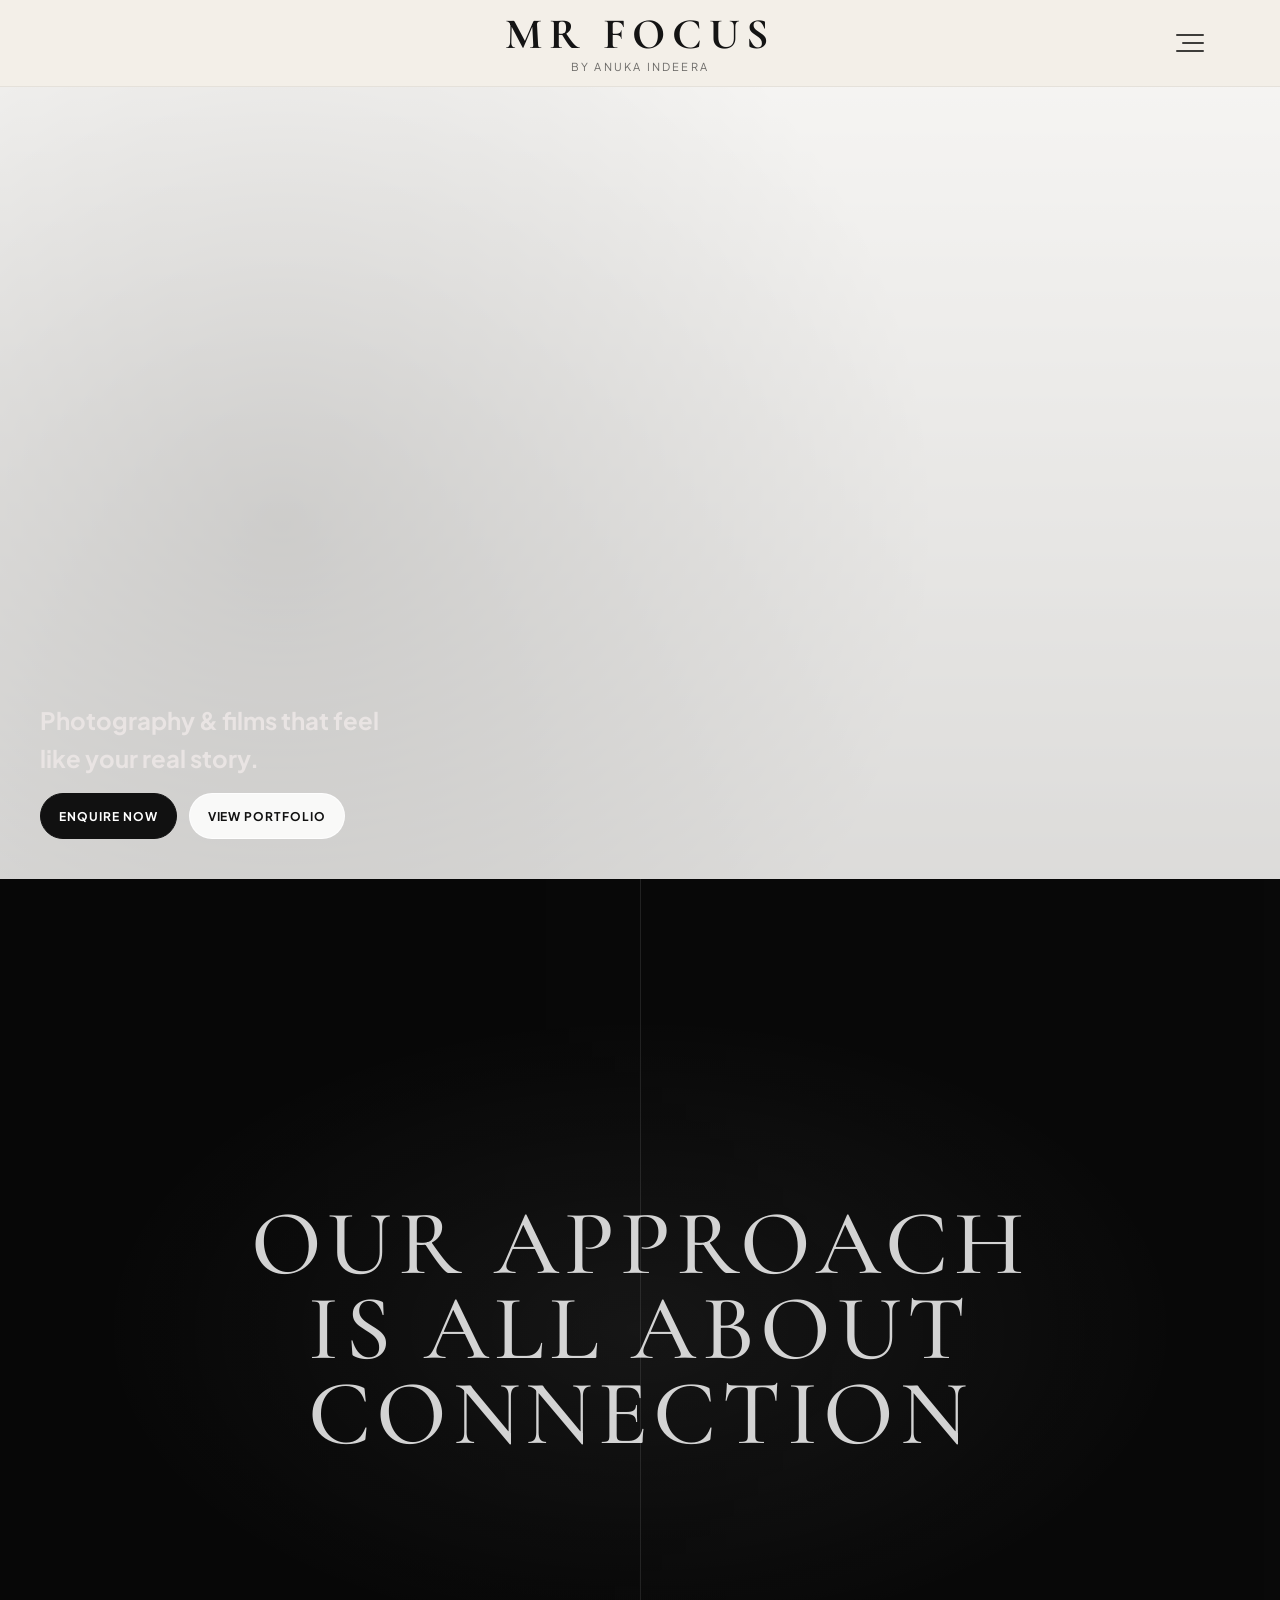
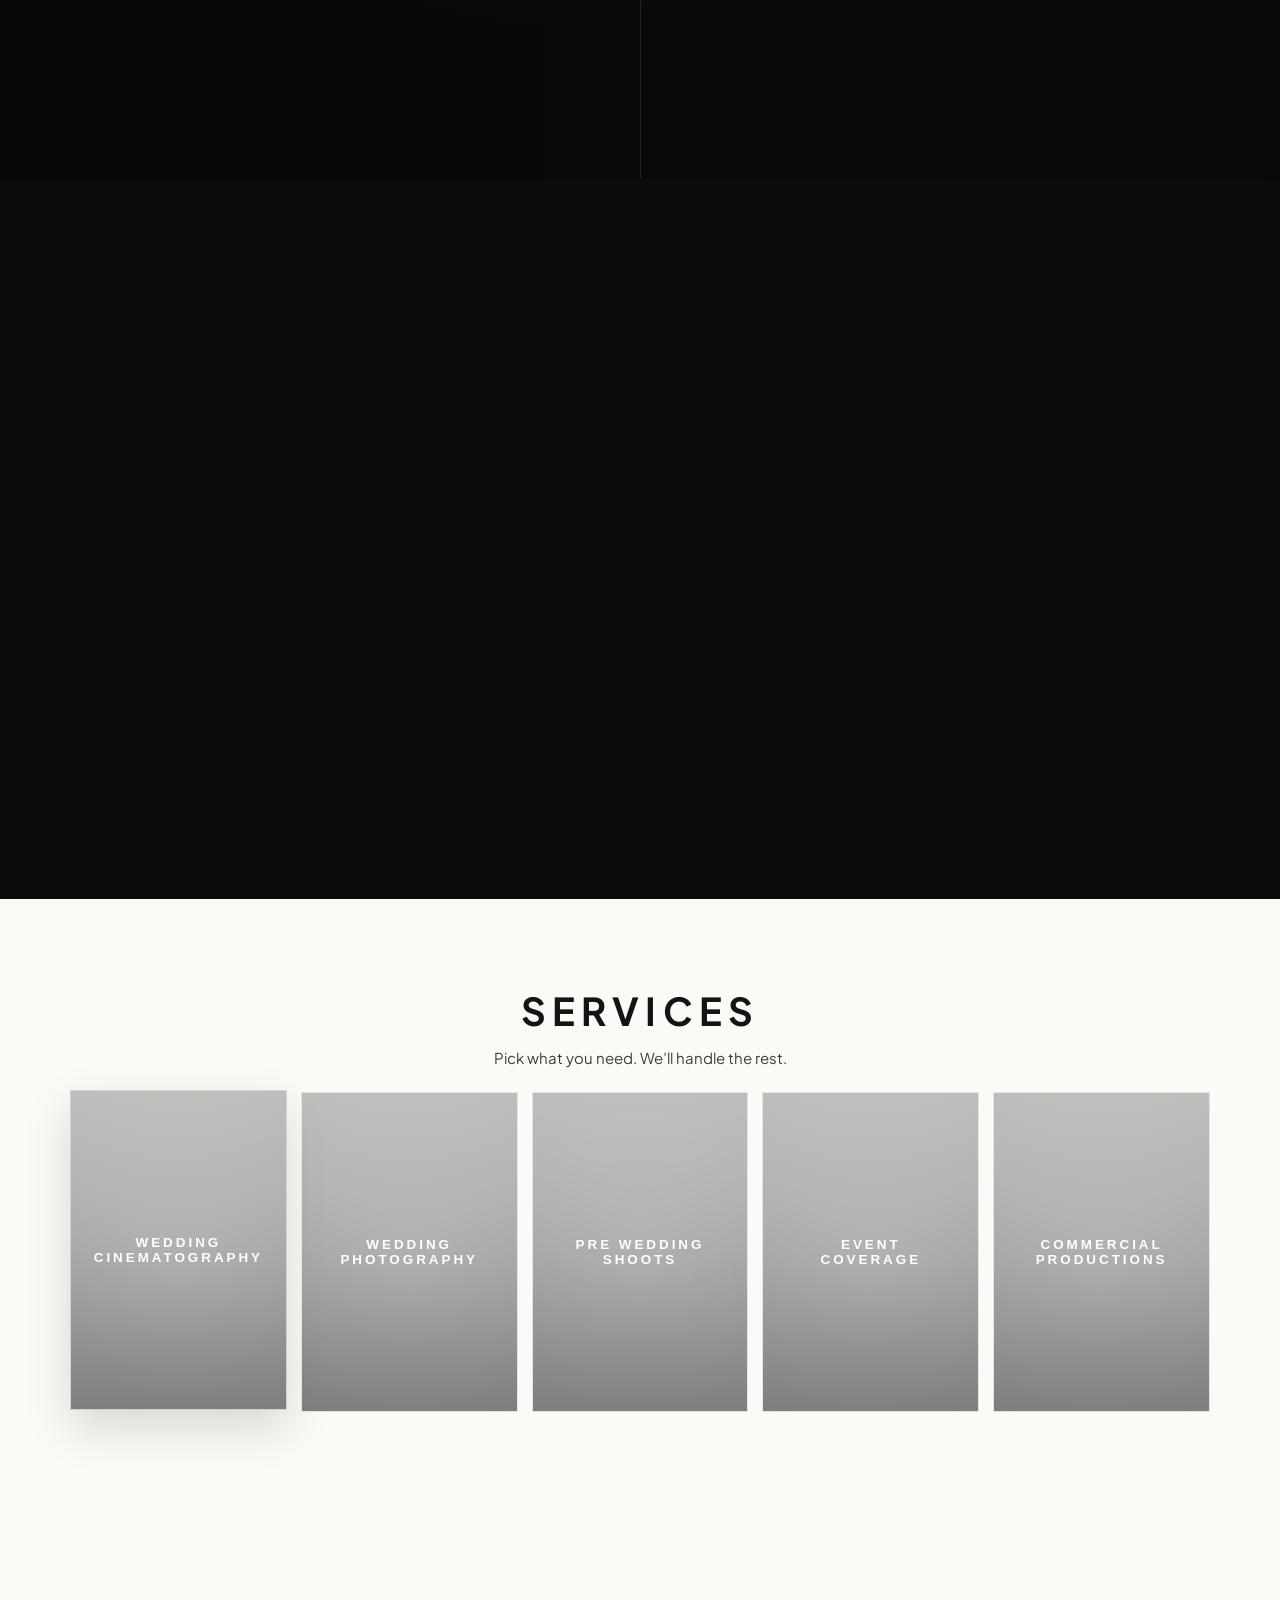
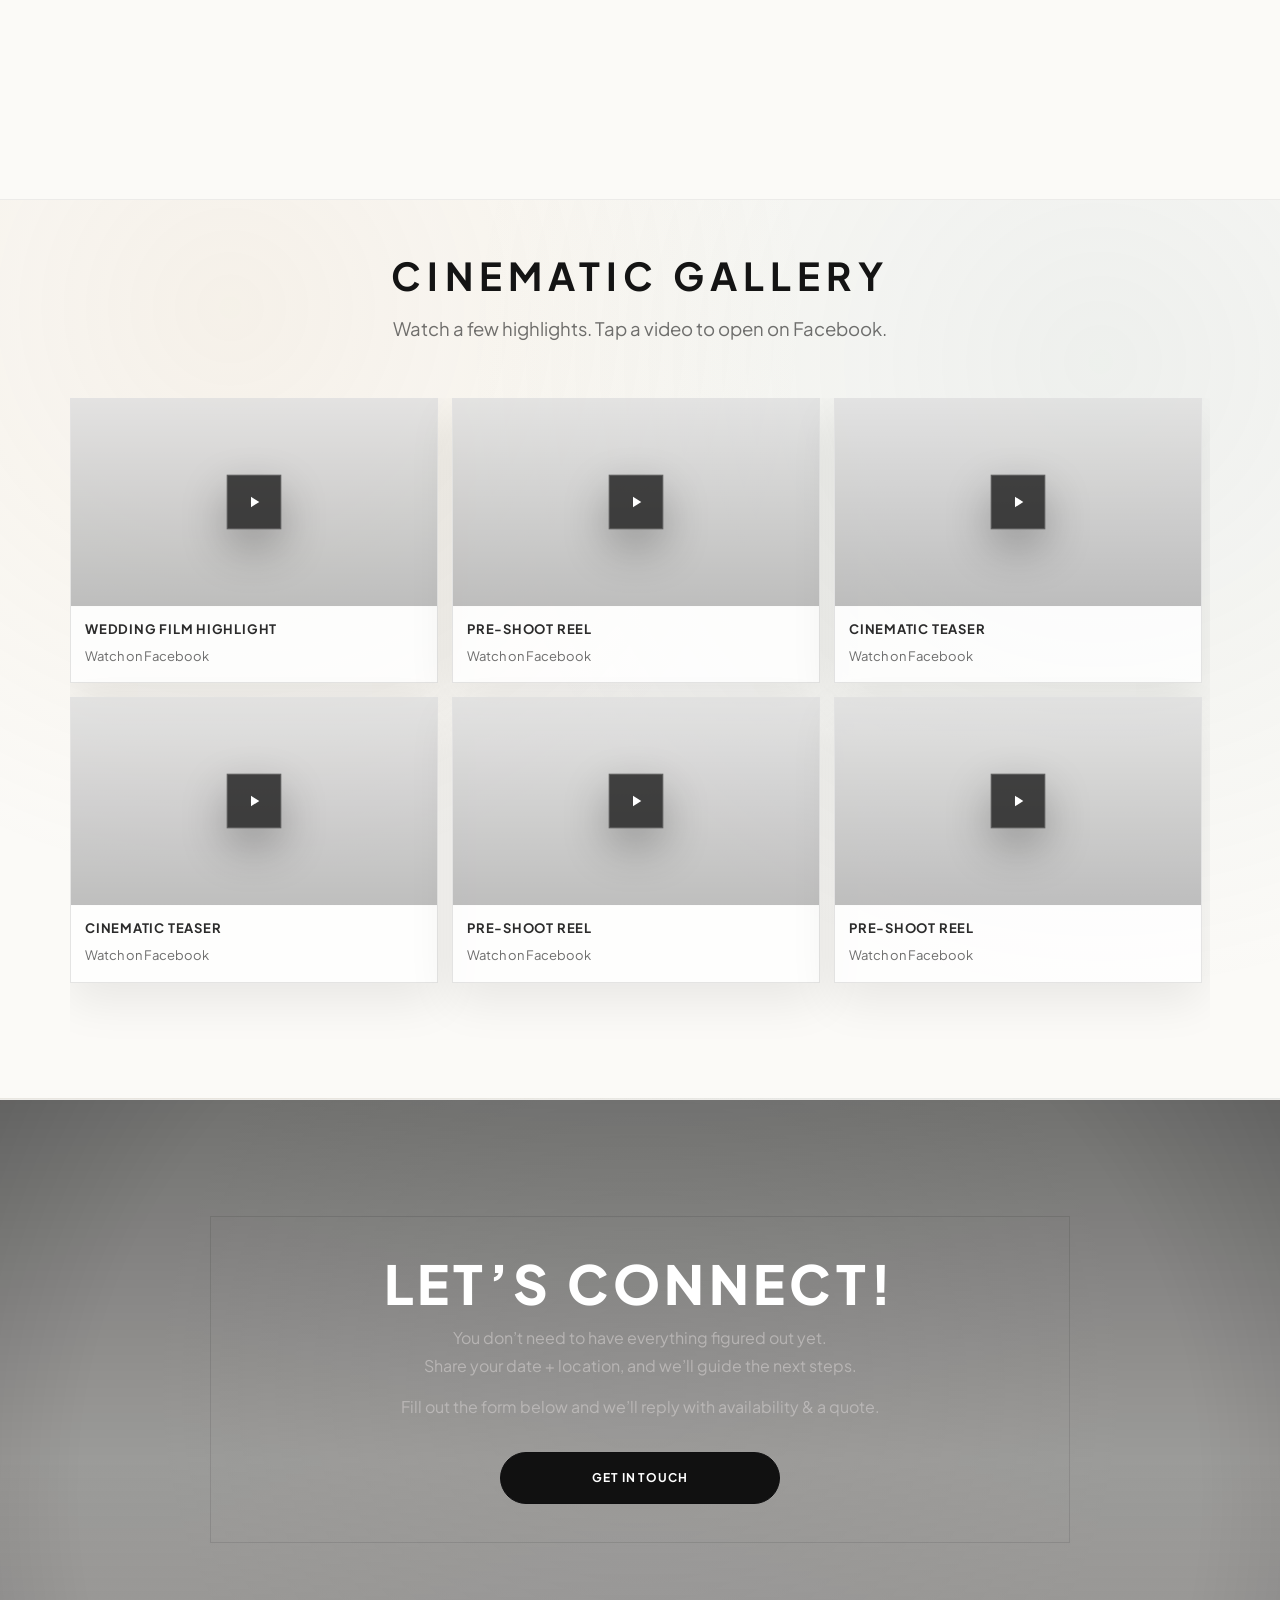
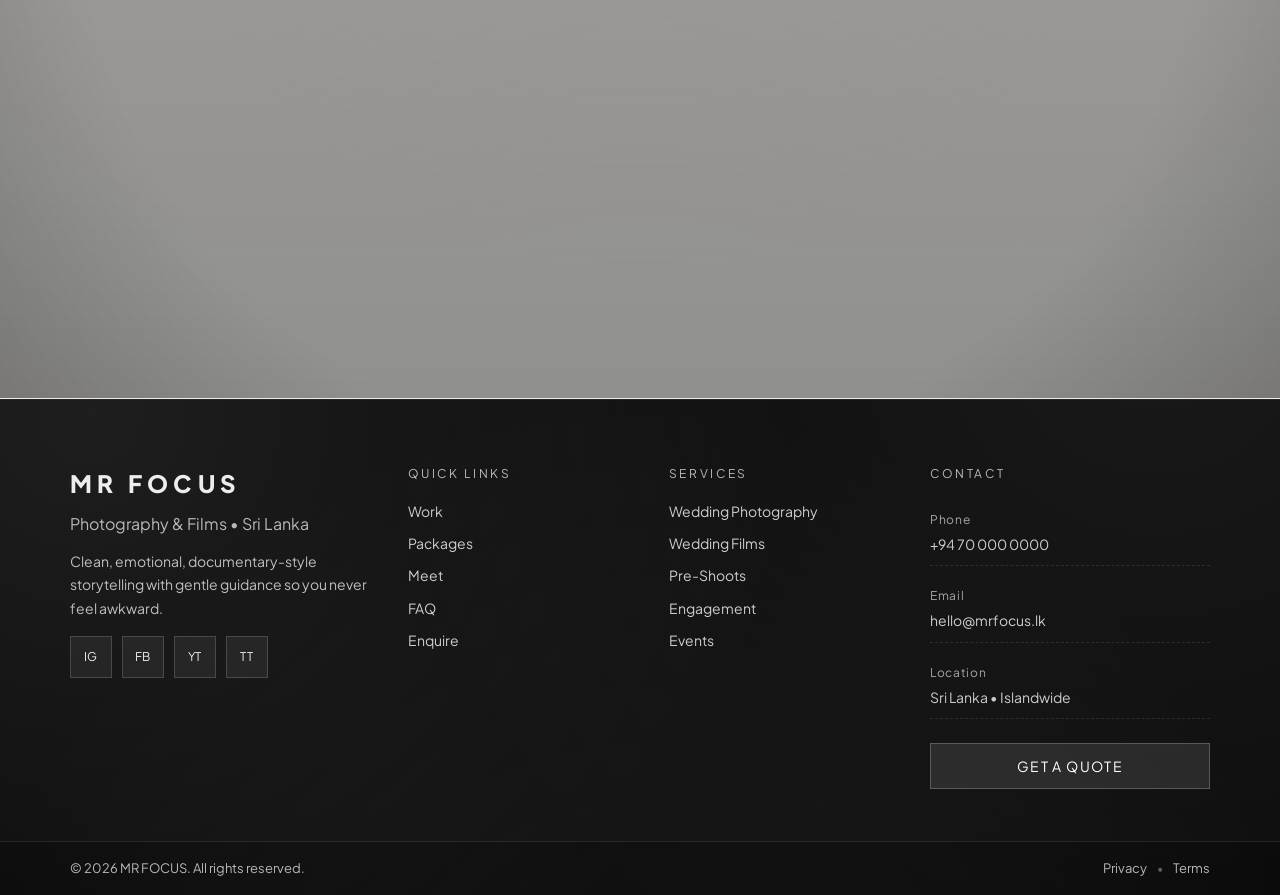
==== index.html @ 36a44421 "Add files via upload" ====
<!DOCTYPE html>
<html lang="en" class="is-loading">
<head>
  <meta charset="UTF-8" />
  <meta name="viewport" content="width=device-width, initial-scale=1" />
  <title>MR FOCUS — Photography & Films</title>
  <meta name="description" content="Photography & films with a calm, documentary feel. Weddings, pre-shoots, events & brands." />

  <link rel="preconnect" href="https://fonts.googleapis.com">
  <link rel="preconnect" href="https://fonts.gstatic.com" crossorigin>
  <link href="https://fonts.googleapis.com/css2?family=Plus+Jakarta+Sans:wght@300;400;500;600;700;800&family=Cormorant+Garamond:wght@400;500;600;700&display=swap" rel="stylesheet">

  <link rel="stylesheet" href="styles.css" />

  <noscript>
    <style>
      .preloader{display:none !important;}
      html.is-loading, html.is-loading body{overflow:auto !important; height:auto !important;}
    </style>
  </noscript>
</head>

<body>

  <!-- ✅ NEW PRELOADER (MR FOCUS) -->
  <div class="preloader" id="preloader" role="status" aria-live="polite" aria-label="Loading">
    <div class="preloader__box">
      <div class="preloader__brand">
        <div class="preloader__name">MR FOCUS</div>
        <div class="preloader__tag">BY ANUKA INDEERA</div>
      </div>

      <div class="preloader__barWrap" aria-hidden="true">
        <div class="preloader__bar" id="preBar"></div>
      </div>

      <div class="preloader__meta">
        <span class="preloader__pct" id="prePct">0%</span>
        <span class="preloader__dots" aria-hidden="true"></span>
      </div>
    </div>
  </div>

  <div class="progress" aria-hidden="true">
    <div class="progress__bar" id="progressBar"></div>
  </div>

  <header class="header header--astray" id="top">
    <div class="container header__inner">
      <div class="header__spacer" aria-hidden="true"></div>

      <a class="header__logo header__logo--center" href="index.html#top" aria-label="Go to top">
        <span class="brand brand--center">
          <span class="brand__name">MR FOCUS</span>
          <span class="brand__tag">BY ANUKA INDEERA</span>
        </span>
      </a>

      <div class="header__right">
        <button class="burger burger--astray" id="burger" aria-label="Open menu" aria-expanded="false" type="button">
          <span></span><span></span><span></span>
        </button>
      </div>
    </div>

    <div class="drawer" id="drawer" aria-hidden="true">
      <div class="drawer__panel" role="dialog" aria-label="Mobile menu">
        <div class="drawer__top">
          <strong>Menu</strong>
          <button class="drawer__close" id="drawerClose" aria-label="Close" type="button">✕</button>
        </div>

        <a class="drawer__link" href="about.html">About</a>
        <a class="drawer__link" href="categories.html">Our Portfolio</a>
        <a class="drawer__link" href="index.html#services">Services</a>
        <a class="drawer__link" href="index.html#work">Stories</a>
        <a class="drawer__link" href="index.html#films">Cinematic Gallery</a>
        <a class="drawer__link drawer__link--cta" href="contact.html">Enquire</a>
      </div>
    </div>
  </header>

  <!-- ✅ LAYER SCROLL WRAPPER ADDED -->
  <main id="main" class="layerScroll">

    <!-- ✅ LAYER 1 -->
    <section class="hero" id="hero" style="--layer:1">
      <div class="hero__bg">
        <video class="hero__video" id="heroVideo" autoplay muted loop playsinline preload="auto" poster="assets/hero-poster.jpg" aria-hidden="true">
          <source src="assets/hero.mp4" type="video/mp4" />
        </video>
        <div class="hero__vignette" aria-hidden="true"></div>
      </div>

      <div class="container hero__content">
        <h1 class="hero__title">Photography & films that feel like your real story.</h1>
        <div class="hero__actions">
          <a class="btn btn--primary" href="contact.html">Enquire Now</a>
          <a class="btn btn--ghost" href="categories.html">View Portfolio</a>
        </div>
      </div>
    </section>

    <!-- ✅ LAYER 3 (keep approach animation working) -->
    <section class="approachStage layer" id="approach"
      style="--layer:3; --img-left:url('assets/img11.jpg'); --img-right:url('assets/img4.jpg');">

      <div class="approachStage__sticky" aria-hidden="false">
        <div class="approachStage__bg" aria-hidden="true">
          <div class="approachStage__half approachStage__half--left"></div>
          <div class="approachStage__half approachStage__half--right"></div>
        </div>

        <div class="approachStage__overlay" aria-hidden="true"></div>

        <div class="approachStage__titleWrap" aria-hidden="true">
          <div class="approachStage__title">
            OUR APPROACH<br>
            IS ALL ABOUT<br>
            CONNECTION
          </div>
        </div>

        <article class="approachStage__card" aria-label="Our approach message">
          <p class="approachStage__top">
            LETTING THE DAY UNFOLD NATURALLY, AND CAPTURING IT IN A WAY THAT FEELS TRUE TO WHO YOU ARE.
            BECAUSE AT THE HEART OF EVERY GREAT PHOTO IS A GREAT CONNECTION.
          </p>

          <div class="approachStage__rule" aria-hidden="true"></div>

          <p class="approachStage__body">
            If you’re a couple who thrives on adventure, laughs at the little things, and loves to enjoy the ride,
            we’d love to be there to document your story. Let’s create images that will make you smile for years to come!
          </p>

          <div class="approachStage__cta">
            <a class="btn btn--primary" href="categories.html">View Portfolio</a>
          </div>
        </article>
      </div>
    </section>

    <!-- ✅ LAYER 2 -->
    <section class="section serviceTiles servicesSwitch layer" id="services" style="--layer:2">
      <div class="container">
        <div class="serviceTiles__head reveal">
          <h2 class="h2 h2--spaced">Services</h2>
          <p class="lead muted">Pick what you need. We’ll handle the rest.</p>
        </div>

        <div class="tilesGrid reveal" role="tablist" aria-label="Services">
          <button class="tile tileBtn is-active" type="button"
            style="--img:url('assets/thumb3.png')"
            data-title="Wedding Cinematography"
            data-desc="Cinematic wedding films with real moments, clean colour and smooth edits.">
            <span class="tile__bg" aria-hidden="true"></span>
            <span class="tile__shade" aria-hidden="true"></span>
            <span class="tile__text">WEDDING<br/>CINEMATOGRAPHY</span>
          </button>

          <button class="tile tileBtn" type="button"
            style="--img:url('assets/img11.jpg')"
            data-title="Wedding Photography"
            data-desc="Natural storytelling + timeless portraits. Full day coverage available.">
            <span class="tile__bg" aria-hidden="true"></span>
            <span class="tile__shade" aria-hidden="true"></span>
            <span class="tile__text">WEDDING<br/>PHOTOGRAPHY</span>
          </button>

          <button class="tile tileBtn" type="button"
            style="--img:url('assets/img2.jpg')"
            data-title="Pre Wedding Shoots"
            data-desc="Golden hour sessions, beautiful locations and gentle posing guidance.">
            <span class="tile__bg" aria-hidden="true"></span>
            <span class="tile__shade" aria-hidden="true"></span>
            <span class="tile__text">PRE WEDDING<br/>SHOOTS</span>
          </button>

          <button class="tile tileBtn" type="button"
            style="--img:url('assets/evenycoverage.jpg')"
            data-title="Event Coverage"
            data-desc="Corporate events, parties, stage shows and live moments captured cleanly.">
            <span class="tile__bg" aria-hidden="true"></span>
            <span class="tile__shade" aria-hidden="true"></span>
            <span class="tile__text">EVENT<br/>COVERAGE</span>
          </button>

          <button class="tile tileBtn" type="button"
            style="--img:url('assets/COMMERCIALPRODUCTIONS.jpg')"
            data-title="Commercial Productions"
            data-desc="Brand promos, product shoots, reels and ads for your business.">
            <span class="tile__bg" aria-hidden="true"></span>
            <span class="tile__shade" aria-hidden="true"></span>
            <span class="tile__text">COMMERCIAL<br/>PRODUCTIONS</span>
          </button>
        </div>

        <div class="svcPanel reveal" id="svcPanel" aria-live="polite">
          <div class="svcPanel__inner"></div>
        </div>
      </div>
    </section>

    <!-- ✅ LAYER 5 -->
    <section class="section videoShowcase layer" id="films" style="--layer:5">
      <div class="container">
        <div class="head reveal head--center">
          <div>
            <h2 class="h2 h2--spaced">Cinematic Gallery</h2>
            <p class="lead muted lead--center">Watch a few highlights. Tap a video to open on Facebook.</p>
          </div>
        </div>

        <div class="videoGrid reveal">
          <a class="videoCard" href="https://www.facebook.com/share/v/17yLUPMa4u/" target="_blank" rel="noreferrer">
            <div class="videoThumb" style="--thumb:url('assets/thumb1.png');">
              <span class="playBtn" aria-hidden="true">
                <svg viewBox="0 0 24 24" width="18" height="18" fill="currentColor"><path d="M8 5v14l11-7z"></path></svg>
              </span>
            </div>
            <div class="videoMeta">
              <p class="videoTitle">Wedding Film Highlight</p>
              <p class="videoSub muted">Watch on Facebook</p>
            </div>
          </a>

          <a class="videoCard" href="https://www.facebook.com/share/v/17rFQhbuiS/" target="_blank" rel="noreferrer">
            <div class="videoThumb" style="--thumb:url('assets/thumb2.png');">
              <span class="playBtn" aria-hidden="true">
                <svg viewBox="0 0 24 24" width="18" height="18" fill="currentColor"><path d="M8 5v14l11-7z"></path></svg>
              </span>
            </div>
            <div class="videoMeta">
              <p class="videoTitle">Pre-Shoot Reel</p>
              <p class="videoSub muted">Watch on Facebook</p>
            </div>
          </a>

          <a class="videoCard" href="https://www.facebook.com/share/v/1KBv22asSS/" target="_blank" rel="noreferrer">
            <div class="videoThumb" style="--thumb:url('assets/thumb3.png');">
              <span class="playBtn" aria-hidden="true">
                <svg viewBox="0 0 24 24" width="18" height="18" fill="currentColor"><path d="M8 5v14l11-7z"></path></svg>
              </span>
            </div>
            <div class="videoMeta">
              <p class="videoTitle">Cinematic Teaser</p>
              <p class="videoSub muted">Watch on Facebook</p>
            </div>
          </a>

          <a class="videoCard" href="https://www.facebook.com/share/v/17iUX1uW3j/" target="_blank" rel="noreferrer">
            <div class="videoThumb" style="--thumb:url('assets/thumb4.png');">
              <span class="playBtn" aria-hidden="true">
                <svg viewBox="0 0 24 24" width="18" height="18" fill="currentColor"><path d="M8 5v14l11-7z"></path></svg>
              </span>
            </div>
            <div class="videoMeta">
              <p class="videoTitle">Cinematic Teaser</p>
              <p class="videoSub muted">Watch on Facebook</p>
            </div>
          </a>

          <a class="videoCard" href="https://www.facebook.com/share/v/1C9tieerpi/" target="_blank" rel="noreferrer">
            <div class="videoThumb" style="--thumb:url('assets/thumb5.png');">
              <span class="playBtn" aria-hidden="true">
                <svg viewBox="0 0 24 24" width="18" height="18" fill="currentColor"><path d="M8 5v14l11-7z"></path></svg>
              </span>
            </div>
            <div class="videoMeta">
              <p class="videoTitle">Pre-Shoot Reel</p>
              <p class="videoSub muted">Watch on Facebook</p>
            </div>
          </a>

          <a class="videoCard" href="https://www.facebook.com/share/v/14SsTc1zyU4/" target="_blank" rel="noreferrer">
            <div class="videoThumb" style="--thumb:url('assets/thumb6.png');">
              <span class="playBtn" aria-hidden="true">
                <svg viewBox="0 0 24 24" width="18" height="18" fill="currentColor"><path d="M8 5v14l11-7z"></path></svg>
              </span>
            </div>
            <div class="videoMeta">
              <p class="videoTitle">Pre-Shoot Reel</p>
              <p class="videoSub muted">Watch on Facebook</p>
            </div>
          </a>
        </div>
      </div>
    </section>

    <!-- ✅ LAYER 6 -->
    <section class="contactHero layer" id="contact"
      style="--layer:6; --contact-bg:url('assets/img15.jpg'); --contact-pos:50% 55%;">
      <div class="container">
        <div class="contactHero__intro reveal">
          <h2 class="contactHero__title">LET’S CONNECT!</h2>
          <p class="contactHero__text muted">
            You don’t need to have everything figured out yet.<br />
            Share your date + location, and we’ll guide the next steps.
          </p>
          <p class="contactHero__text muted">
            Fill out the form below and we’ll reply with availability & a quote.
          </p>
          <a class="contactHero__cta btn btn--primary" href="contact.html">GET IN TOUCH</a>
        </div>
      </div>
    </section>

  </main>

  <!-- ===== FOOTER (MR FOCUS) ===== -->
  <footer class="footer">
    <div class="container footer__wrap">
      <div class="footer__brandBlock">
        <div class="footer__brand">MR FOCUS</div>
        <div class="footer__tag">Photography & Films • Sri Lanka</div>

        <p class="footer__about">
          Clean, emotional, documentary-style storytelling with gentle guidance so you never feel awkward.
        </p>

        <div class="footer__social">
          <a class="socialBtn" href="YOUR_INSTAGRAM_LINK" target="_blank" rel="noreferrer" aria-label="Instagram">IG</a>
          <a class="socialBtn" href="https://www.facebook.com/Mr.Focusphotography/" target="_blank" rel="noreferrer" aria-label="Facebook">FB</a>
          <a class="socialBtn" href="YOUR_YOUTUBE_LINK" target="_blank" rel="noreferrer" aria-label="YouTube">YT</a>
          <a class="socialBtn" href="YOUR_TIKTOK_LINK" target="_blank" rel="noreferrer" aria-label="TikTok">TT</a>
        </div>
      </div>

      <div class="footer__col">
        <div class="footer__title">Quick Links</div>
        <a class="footer__link" href="index.html#work">Work</a>
        <a class="footer__link" href="index.html#packages">Packages</a>
        <a class="footer__link" href="index.html#meet">Meet</a>
        <a class="footer__link" href="index.html#faq">FAQ</a>
        <a class="footer__link" href="contact.html">Enquire</a>
      </div>

      <div class="footer__col">
        <div class="footer__title">Services</div>
        <a class="footer__link" href="index.html#packages">Wedding Photography</a>
        <a class="footer__link" href="index.html#packages">Wedding Films</a>
        <a class="footer__link" href="index.html#packages">Pre-Shoots</a>
        <a class="footer__link" href="index.html#packages">Engagement</a>
        <a class="footer__link" href="index.html#packages">Events</a>
      </div>

      <div class="footer__col footer__contact">
        <div class="footer__title">Contact</div>

        <div class="footer__item">
          <span class="footer__label">Phone</span>
          <a class="footer__link" href="tel:+94700000000">+94 70 000 0000</a>
        </div>

        <div class="footer__item">
          <span class="footer__label">Email</span>
          <a class="footer__link" href="mailto:hello@mrfocus.lk">hello@mrfocus.lk</a>
        </div>

        <div class="footer__item">
          <span class="footer__label">Location</span>
          <div class="footer__text">Sri Lanka • Islandwide</div>
        </div>

        <a class="footer__cta" href="contact.html#contactForm">Get a Quote</a>
      </div>
    </div>

    <div class="footer__bottom">
      <div class="container footer__bottomInner">
        <div class="footer__mini">
          © <span id="year"></span> MR FOCUS. All rights reserved.
        </div>
        <div class="footer__miniLinks">
          <a href="#" class="footer__miniLink">Privacy</a>
          <span class="dotSep">•</span>
          <a href="#" class="footer__miniLink">Terms</a>
        </div>
      </div>
    </div>
  </footer>

  <div class="toast" id="toast" role="status" aria-live="polite"></div>

  <script src="script.js"></script>

  <!-- ✅ NEW PRELOADER SCRIPT -->
  <script>
    (function(){
      const pre = document.getElementById("preloader");
      const bar = document.getElementById("preBar");
      const pct = document.getElementById("prePct");
      if(!pre || !bar || !pct) return;

      let p = 0;
      const tick = setInterval(() => {
        p = Math.min(92, p + Math.random() * 6);
        const v = Math.floor(p);
        bar.style.width = v + "%";
        pct.textContent = v + "%";
      }, 140);

      window.addEventListener("load", () => {
        clearInterval(tick);
        bar.style.width = "100%";
        pct.textContent = "100%";

        setTimeout(() => {
          pre.classList.add("preloader--hide");
          document.documentElement.classList.remove("is-loading");
          setTimeout(() => pre.remove(), 500);
        }, 220);
      });
    })();
  </script>

</body>
</html>
---- styles.css ----
/* Optional (recommended): load font (you can also add this via <link> in HTML)
@import url("https://fonts.googleapis.com/css2?family=Plus+Jakarta+Sans:wght@300;400;500;600;700&family=Cormorant+Garamond:wght@400;500;600;700&display=swap");
*/

:root{
  --bg:#fbfaf7;
  --panel:#ffffff;
  --ink:#141414;
  --muted:rgba(20,20,20,.68);
  --line:rgba(20,20,20,.12);

  --accent:#c8a26a;
  --accent2:#7f9a93;

  /* ✅ NO ROUNDED CORNERS */
  --radius:0px;

  --shadow:0 18px 55px rgba(0,0,0,.10);
  --container:1140px;

  --font-sans: "Plus Jakarta Sans", system-ui, "Segoe UI", Roboto, Arial, sans-serif;
  --font-display: var(--font-sans);

  /* ✅ LOGO FONT (ONLY FOR MR FOCUS LOGO TEXT) */
  --font-logo: "Cormorant Garamond", Georgia, "Times New Roman", serif;
}

*{box-sizing:border-box}
html{scroll-behavior:smooth}
body{
  margin:0;
  background:var(--bg);
  color:var(--ink);
  font-family:var(--font-sans);
  line-height:1.6;
  overflow-x:hidden;
}
a{color:inherit;text-decoration:none}
.container{width:min(var(--container), calc(100% - 40px)); margin:0 auto}
.muted{color:var(--muted)}
.small{font-size:12px}

/* top progress */
.progress{position:fixed; inset:0 0 auto 0; height:3px; z-index:5000}
.progress__bar{
  height:100%;
  width:0%;
  background:#111;
  transform-origin:left;
}

/* reveal */
.reveal{opacity:0; transform:translateY(14px); transition:.8s ease}
.reveal.is-in{opacity:1; transform:translateY(0)}

/* ================= HEADER (ASTRAY STYLE) ================= */
.header{
  position:sticky; top:0; z-index:2000; /* ✅ keep above layer stack */
  border-bottom:1px solid rgba(0,0,0,.06);
}

/* astray look */
.header--astray{
  background:#f3efe8;
}

/* 3-column grid keeps logo perfectly centered */
.header__inner{
  display:grid;
  grid-template-columns: 1fr auto 1fr;
  align-items:center;
  gap:14px;
  padding:14px 0;
  min-height:78px;
}

.header__spacer{ height: 1px; }

/* Center logo as TEXT */
.header__logo{
  text-decoration:none;
  color:var(--ink);
  display:flex;
  align-items:center;
  justify-content:center;
}
.header__logo--center{ justify-self:center; }

.brand--center{
  display:flex;
  flex-direction:column;
  align-items:center;
  line-height:1;
  text-align:center;
}

/* ✅ LOGO NAME USES SERIF (ASTRAY-LIKE) */
.brand--center .brand__name{
  font-family: var(--font-logo);
  font-weight: 700;
  letter-spacing: 0.16em;
  font-size: clamp(26px, 3.4vw, 52px);
  text-transform: uppercase;
  line-height: .95;
}

/* Tag stays sans (clean) */
.brand--center .brand__tag{
  margin-top: 6px;
  font-size: 11px;
  letter-spacing: 0.20em;
  text-transform: uppercase;
  color: rgba(20,20,20,.60);
  font-family: var(--font-sans);
}

.header__right{
  justify-self:end;
  display:flex;
  align-items:center;
  justify-content:flex-end;
}

/* ✅ hide desktop nav everywhere (astray has burger only) */
.nav--desktop{ display:none !important; }

/* ✅ Burger (3 lines, no box, like screenshot) */
.burger{
  width:44px;
  height:44px;
  border:0;
  background:transparent;
  cursor:pointer;
  display:inline-grid;
  align-content:center;
  justify-items:end;
  gap:6px;
}

.burger span{
  display:block;
  height:2px;
  width:28px;
  background: rgba(0,0,0,.75);
  border-radius: 999px;
}

/* shorter middle line (nice detail) */
.burger span:nth-child(2){ width:22px; }

.burger:focus-visible{
  outline: 3px solid rgba(0,0,0,.18);
  outline-offset: 3px;
}

/* drawer */
.drawer{position:fixed; inset:0; display:none; z-index:2200}
.drawer.is-open{display:block}

.drawer__panel{
  position:absolute; right:14px; top:14px;
  width:min(380px, calc(100% - 28px));
  border-radius: var(--radius);
  background:rgba(255,255,255,.88);
  border:1px solid rgba(0,0,0,.10);
  box-shadow:var(--shadow);
  backdrop-filter:blur(12px);
  padding:14px;
}

.drawer__top{display:flex; justify-content:space-between; align-items:center; padding:6px 4px 12px}
.drawer__close{border:0; background:transparent; cursor:pointer; padding:10px; border-radius: var(--radius)}
.drawer__close:hover{background:rgba(0,0,0,.06)}

.drawer__link{
  display:block;
  padding:12px 12px;
  border-radius: var(--radius);
  border:1px solid rgba(0,0,0,.08);
  background:rgba(255,255,255,.55);
  margin-bottom:10px;
}
.drawer__link:hover{background:rgba(0,0,0,.06)}
.drawer__link--cta{border-color:rgba(200,162,106,.38); box-shadow:0 16px 30px rgba(200,162,106,.16)}

/* ===== HERO: video background (clear) ===== */
.hero{
  position: relative;
  min-height: clamp(560px, 88vh, 860px);
  display: grid;
  align-items: center;
  overflow: hidden;
  background: #fbfaf8;
}

.hero__bg{ position:absolute; inset:0; z-index:0; }

.hero__video{
  width: 100%;
  height: 100%;
  object-fit: cover;
  object-position: center;
  transform: scale(1.01);
  display:block;
}

.hero__vignette{
  position:absolute;
  inset:0;
  background:
    radial-gradient(circle at 22% 55%, rgba(0,0,0,0.22), transparent 60%),
    linear-gradient(to top, rgba(0,0,0,0.22), rgba(0,0,0,0.04));
  opacity: .55;
  pointer-events:none;
}

.hero__content{
  position: absolute;
  left: 0;
  bottom: 0;
  z-index: 2;
  width: 100%;
  max-width: none;
  padding: 0;
  color: #e9e4e3;
  padding: 0 0 40px 40px;
}

.hero__title{
  max-width: 22ch;
  margin: 0 0 16px;
  font-family: var(--font-display);
}

.hero__actions{
  display:flex;
  gap: 12px;
  flex-wrap: wrap;
  margin-top: 12px;
}

/* BUTTONS => NOW SQUARE */
.btn{
  display:inline-flex;
  align-items:center;
  justify-content:center;
  height: 46px;
  padding: 0 18px;
  border-radius: var(--radius);
  text-decoration:none;
  transition: .18s ease;
  font-size: 13px;
  letter-spacing: .14em;
  text-transform: uppercase;
  font-family: var(--font-sans);
}

.btn--primary{
  background:#111;
  color:#fff;
  border: 1px solid #111;
}
.btn--primary:hover{
  transform: translateY(-1px);
  box-shadow: 0 18px 40px rgba(0,0,0,0.18);
}

.btn--ghost{
  background: rgba(255,255,255,0.86);
  color:#111;
  border: 1px solid rgba(255,255,255,0.85);
}
.btn--ghost:hover{
  transform: translateY(-1px);
  background: rgba(255,255,255,0.96);
}

/* HERO - mobile only */
@media (max-width: 640px){
  .hero__content{
    text-align: center;
    padding-left: 20px;
    padding-right: 0px;
  }
  .hero__title{
    margin-left: auto;
    margin-right: auto;
  }
  .hero__actions{
    justify-content: center;
  }
}

@media (max-width: 860px){
  .hero__content{ padding: 0 0 28px 18px; }
  .hero__title{ max-width: 18ch; }
}

@media (max-width: 860px){
  .hero__content{ padding: 90px 0 80px; }
  .hero__title{
    max-width: 22ch;
    font-size: clamp(26px, 6vw, 36px);
  }
  .hero__vignette{ opacity: .62; }
}

@media (prefers-reduced-motion: reduce){
  .hero__video{ display:none; }
  .hero__bg{ background: url("assets/hero-poster.jpg") center/cover no-repeat; }
}

/* ================= SECTIONS / HEADINGS ================= */
.section{padding:78px 0}

.head{display:flex; justify-content:space-between; gap:18px; align-items:flex-end; margin-bottom:18px}
.h2{
  margin:0;
  font-family:var(--font-display);
  font-weight:700;
  font-size:38px;
  letter-spacing:-.01em;
}
.lead{font-size:16px; color:rgba(0,0,0,.76); max-width:62ch; font-family:var(--font-sans)}


/* nav arrows (NOW SQUARE) */
.carBtn{
  position:absolute;
  top:56%;
  transform:translateY(-50%);
  width:44px;
  height:44px;
  border-radius: var(--radius);
  border:1px solid rgba(255,255,255,0.18);
  background:rgba(0,0,0,0.35);
  color:rgba(255,255,255,0.9);
  cursor:pointer;
  z-index:5;
  display:grid;
  place-items:center;
  font-size:26px;
  line-height:1;
  backdrop-filter:blur(10px);
}
.carBtn:hover{background:rgba(255,255,255,0.06)}
.carBtn--prev{left:-6px}
.carBtn--next{right:-6px}

/* dots (NOW SQUARE) */
.carDots{ display:flex; gap:8px; justify-content:center; margin-top:22px; }
.carDot{
  width:8px;
  height:8px;
  border-radius: var(--radius);
  border:1px solid rgba(255,255,255,0.28);
  background:transparent;
  cursor:pointer;
  padding:0;
}
.carDot.is-active{
  background:rgba(255,255,255,0.85);
  border-color:rgba(255,255,255,0.85);
}

/* sr only */
.sr-only{
  position:absolute;
  width:1px;height:1px;
  padding:0;margin:-1px;
  overflow:hidden;
  clip:rect(0,0,0,0);
  white-space:nowrap;
  border:0;
}

/* Featured Stories responsive */
@media (max-width: 980px){
  .storiesTitle{
    width:180%;
    top:0px;
    font-size:clamp(46px, 8vw, 90px);
    letter-spacing:.14em;
  }
  .storiesCarousel{--perView:2; --gap:28px}
  .carBtn{top:58%}
}

@media (max-width: 640px){
  .section--featuredStories{padding:80px 0 70px}
  .storiesCarousel{--perView:1; --gap:18px}
  .carBtn--prev{left:6px}
  .carBtn--next{right:6px}
  .storiesTitle{
    width:100vw;
    top:14px;
    padding:0 10px;
    font-size:clamp(26px, 8.2vw, 44px);
    letter-spacing:.06em;
    line-height:1.02;
  }
  .carBtn{width:40px; height:40px; font-size:22px}
}

/* ================= VIDEOGRAPHY ================= */
.head--center{
  justify-content: center;
  text-align: center;
  margin-bottom: clamp(22px, 3vw, 34px);
}
.h2--spaced{
  margin: 0 0 14px;
  font-family: var(--font-display);
  font-weight: 700;
  text-transform: uppercase;
  letter-spacing: .20em;
  font-size: clamp(30px, 4vw, 75px);
  line-height: 1.05;
}
.lead--center{
  margin: 0 auto;
  max-width: 74ch;
  font-size: clamp(15px, 1.45vw, 20px);
  line-height: 1.9;
  color: rgba(20,20,20,.60);
  font-family: var(--font-sans);
}
@media (max-width: 640px){
  .h2--spaced{
    letter-spacing: .18em;
    font-size: clamp(26px, 8vw, 44px);
  }
}

.videoShowcase{
  padding: 78px 0;
  background:
    radial-gradient(circle at 18% 12%, rgba(200,162,106,.10), transparent 44%),
    radial-gradient(circle at 86% 18%, rgba(127,154,147,.10), transparent 48%),
    var(--bg);
  border-top: 1px solid rgba(0,0,0,.06);
  border-bottom: 1px solid rgba(0,0,0,.06);
}

/* ✅ IMPORTANT FIX FOR LAYER STACK (your section has class="... layer") */
.videoShowcase.layer{
  height: 100vh;                 /* keep full-screen layer */
  overflow: hidden;              /* prevent layer clipping outside */
  padding: 56px 0 28px;          /* reduce padding so more space for grid */
}

/* make container use full height */
.videoShowcase.layer > .container{
  height: 100%;
  display: flex;
  flex-direction: column;
}

/* header stays on top */
.videoShowcase.layer .head{
  flex: 0 0 auto;
}

/* ✅ grid becomes scroll area (so you can see all videos) */
.videoGrid{
  display:grid;
  grid-template-columns: repeat(3, minmax(0, 1fr));
  gap: 14px;
  margin-top: 18px;
}

.videoShowcase.layer .videoGrid{
  flex: 1 1 auto;
  overflow-y: auto;
  padding-right: 8px;            /* space for scrollbar */
  padding-bottom: 8px;
  align-content: start;
  -webkit-overflow-scrolling: touch;
  overscroll-behavior: contain;
}

/* CTA always visible at bottom */
.videoCtaWrap{
  margin-top: 18px;
  display:flex;
  justify-content:center;
}
.videoShowcase.layer .videoCtaWrap{
  flex: 0 0 auto;
  margin-top: 14px;
  padding-bottom: 6px;
}

.videoCard{
  border-radius: var(--radius);
  overflow:hidden;
  border: 1px solid rgba(0,0,0,.10);
  background: rgba(255,255,255,.78);
  box-shadow: 0 18px 44px rgba(0,0,0,.08);
  transition: transform .18s ease, box-shadow .18s ease;
  display:block;
  font-family: var(--font-sans);
  text-decoration: none;
  color: inherit;
  cursor: pointer;
}
.videoCard:hover{
  transform: translateY(-2px);
  box-shadow: 0 22px 58px rgba(0,0,0,.12);
}

.videoThumb{
  position:relative;
  width:100%;
  aspect-ratio: 16 / 9;
  background-image: var(--thumb);
  background-size: cover;
  background-position: center;
  transform: scale(1.01);
}
.videoThumb::after{
  content:"";
  position:absolute;
  inset:0;
  background: linear-gradient(180deg, rgba(0,0,0,.10), rgba(0,0,0,.25));
}

/* play button (square) */
.playBtn{
  position:absolute;
  left:50%;
  top:50%;
  transform: translate(-50%, -50%);
  width: 54px;
  height: 54px;
  border-radius: var(--radius);
  display:grid;
  place-items:center;
  background: rgba(0,0,0,.70);
  color: #fff;
  border: 1px solid rgba(255,255,255,.18);
  box-shadow: 0 18px 44px rgba(0,0,0,.28);
  z-index: 2;
}

.videoMeta{ padding: 14px 14px 16px; }

.videoTitle{
  margin: 0 0 6px;
  font-weight: 700;
  letter-spacing: .06em;
  text-transform: uppercase;
  font-size: 13px;
  color: rgba(20,20,20,.90);
}
.videoSub{ margin: 0; font-size: 13px; color: rgba(20,20,20,.62); }

/* ✅ nicer scrollbar (optional) */
.videoShowcase.layer .videoGrid::-webkit-scrollbar{ width: 10px; }
.videoShowcase.layer .videoGrid::-webkit-scrollbar-thumb{
  background: rgba(0,0,0,.18);
  border-radius: 999px;
}
.videoShowcase.layer .videoGrid::-webkit-scrollbar-track{
  background: rgba(0,0,0,.06);
}

@media (max-width: 980px){
  .videoGrid{ grid-template-columns: repeat(2, minmax(0,1fr)); }
}
@media (max-width: 640px){
  .videoGrid{ grid-template-columns: 1fr; }
  .playBtn{ width: 50px; height: 50px; }
}
/* ================= CONTACT HERO ================= */
.contactHero{
  position: relative;
  overflow: hidden;
  padding: clamp(70px, 9vw, 120px) 0;
  background-image: var(--contact-bg);
  background-size: cover;
  background-position: var(--contact-pos, 50% 50%);
  background-repeat: no-repeat;
  border-top: 1px solid rgba(0,0,0,.06);
  border-bottom: 1px solid rgba(0,0,0,.06);
  font-family: var(--font-sans);
}

.contactHero::before{
  content:"";
  position:absolute;
  inset:0;
  background:
    linear-gradient(180deg,
      rgba(0,0,0,.55) 0%,
      rgba(0,0,0,.38) 40%,
      rgba(58,57,57,.55) 100%
    ),
    radial-gradient(circle at 50% 32%,
      rgba(255,255,255,.10) 0%,
      rgba(255,255,255,0) 55%
    );
  pointer-events:none;
  z-index:0;
}

.contactHero::after{
  content:"";
  position:absolute;
  inset:-140px;
  background: radial-gradient(circle at 50% 45%,
    rgba(0,0,0,0) 0%,
    rgba(0,0,0,0) 55%,
    rgba(0,0,0,.55) 100%
  );
  opacity:.55;
  pointer-events:none;
  z-index:0;
}

.contactHero .container{ position: relative; z-index: 1; }

.contactHero__intro{
  max-width: 860px;
  margin: 0 auto;
  text-align: center;
  padding: clamp(22px, 3vw, 38px);
  border-radius: var(--radius);
  border: 1px solid rgba(0,0,0,.10);
}

.contactHero__title{
  margin: 0 0 12px;
  font-family: var(--font-display);
  font-weight: 800;
  text-transform: uppercase;
  color: #fff;
  letter-spacing: .08em;
  font-size: clamp(34px, 4.2vw, 76px);
  line-height: 1.06;
}

.contactHero__text{
  margin: 0 auto 12px;
  max-width: 68ch;
  font-size: 16px;
  line-height: 1.8;
  color: rgba(255, 255, 255, 0.68);
  font-family: var(--font-sans);
}

.contactHero__intro .muted{ color: rgba(209, 203, 203, 0.62); }

.contactHero__cta{
  margin-top: 18px;
  display: inline-flex;
  align-items: center;
  justify-content: center;
  min-width: 280px;
  height: 52px;
  padding: 0 26px;
  border-radius: var(--radius);
  background: #0f0f10;
  color: #fff;
  border: 1px solid #0f0f10;
  font-size: 13px;
  letter-spacing: .22em;
  text-transform: uppercase;
  transition: transform .18s ease, box-shadow .18s ease, background .18s ease;
  font-family: var(--font-sans);
}

.contactHero__cta:hover{
  transform: translateY(-1px);
  box-shadow: 0 18px 44px rgba(0,0,0,.22);
  background: #111;
}

.contactHero__cta:focus-visible{
  outline: none;
  box-shadow: 0 0 0 5px rgba(200,162,106,.28), 0 18px 44px rgba(0,0,0,.22);
}

@media (max-width: 640px){
  .contactHero{
    padding: 62px 0;
    background-position: 50% 40%;
  }
  .contactHero__intro{
    border-radius: var(--radius);
    padding: 18px 16px;
  }
  .contactHero__text{ font-size: 15px; }
  .contactHero__cta{
    width: min(340px, 92%);
    min-width: 0;
  }
}

/* ================= FOOTER ================= */
.footer{
  background: #0b0b0b;
  color: rgba(255,255,255,0.92);
  padding: 64px 0 0;
  border-top: 1px solid rgba(255,255,255,0.10);
  position: relative;
  overflow: hidden;
  font-family: var(--font-sans);
}

.footer::before{
  content:"";
  position:absolute;
  inset:-220px;
  background:
    radial-gradient(circle at 18% 25%, rgba(255,255,255,0.08), transparent 45%),
    radial-gradient(circle at 80% 15%, rgba(255,255,255,0.06), transparent 50%),
    radial-gradient(circle at 50% 95%, rgba(255,255,255,0.05), transparent 55%);
  pointer-events:none;
}

.footer__wrap{
  position: relative;
  z-index: 1;
  display: grid;
  grid-template-columns: 1.2fr 0.9fr 0.9fr 1.1fr;
  gap: 32px;
  padding-bottom: 52px;
}

.footer__brand{
  font-size: 24px;
  letter-spacing: .22em;
  text-transform: uppercase;
  margin-bottom: 8px;
  font-weight: 800;
  font-family: var(--font-display);
}

.footer__tag{ opacity: .75; margin-bottom: 14px; }

.footer__about{
  margin: 0;
  max-width: 420px;
  line-height: 1.65;
  color: rgba(255,255,255,0.72);
  font-size: 14px;
}

.footer__social{
  display: flex;
  gap: 10px;
  margin-top: 16px;
  flex-wrap: wrap;
}

/* footer social buttons (NOW SQUARE) */
.socialBtn{
  width: 42px;
  height: 42px;
  display: inline-flex;
  align-items: center;
  justify-content: center;
  border-radius: var(--radius);
  border: 1px solid rgba(255,255,255,0.16);
  background: rgba(255,255,255,0.06);
  color: rgba(255,255,255,0.92);
  text-decoration: none;
  transition: .18s ease;
  font-size: 12px;
  letter-spacing: .08em;
  font-family: var(--font-sans);
}
.socialBtn:hover{
  transform: translateY(-1px);
  border-color: rgba(255,255,255,0.35);
  background: rgba(255,255,255,0.10);
}

.footer__col{
  display: grid;
  align-content: start;
  gap: 10px;
}

.footer__title{
  font-size: 12px;
  letter-spacing: .22em;
  text-transform: uppercase;
  color: rgba(255,255,255,0.70);
  margin-bottom: 6px;
  font-family: var(--font-sans);
}

.footer__link{
  color: rgba(255,255,255,0.86);
  text-decoration: none;
  font-size: 14px;
  opacity: .92;
  transition: .18s ease;
}
.footer__link:hover{
  opacity: 1;
  transform: translateX(2px);
}

.footer__contact .footer__item{
  display: grid;
  gap: 4px;
  padding: 10px 0;
  border-bottom: 1px dashed rgba(255,255,255,0.10);
}

.footer__label{
  font-size: 12px;
  color: rgba(255,255,255,0.62);
  letter-spacing: .06em;
}
.footer__text{
  font-size: 14px;
  color: rgba(255,255,255,0.78);
}

/* footer cta (NOW SQUARE) */
.footer__cta{
  margin-top: 14px;
  display: inline-flex;
  align-items: center;
  justify-content: center;
  height: 46px;
  padding: 0 18px;
  border-radius: var(--radius);
  border: 1px solid rgba(255,255,255,0.22);
  background: rgba(255,255,255,0.10);
  color: #fff;
  text-decoration: none;
  font-size: 14px;
  letter-spacing: .10em;
  text-transform: uppercase;
  transition: .18s ease;
  font-family: var(--font-sans);
}
.footer__cta:hover{
  transform: translateY(-1px);
  border-color: rgba(255,255,255,0.40);
  background: rgba(255,255,255,0.14);
}

.footer__bottom{
  border-top: 1px solid rgba(255,255,255,0.10);
  padding: 16px 0;
  background: rgba(0,0,0,0.35);
}
.footer__bottomInner{
  display:flex;
  align-items:center;
  justify-content:space-between;
  gap: 12px;
  flex-wrap: wrap;
}

.footer__mini{ color: rgba(255,255,255,0.70); font-size: 13px; }

.footer__miniLinks{ display:flex; align-items:center; gap: 10px; }
.footer__miniLink{ color: rgba(255,255,255,0.70); text-decoration:none; font-size: 13px; }
.footer__miniLink:hover{ color: rgba(255,255,255,0.92); }

.dotSep{ color: rgba(255,255,255,0.35); font-size: 12px; }

@media (max-width: 980px){
  .footer__wrap{ grid-template-columns: 1fr 1fr; }
}
@media (max-width: 560px){
  .footer{ padding-top: 48px; }
  .footer__wrap{
    grid-template-columns: 1fr;
    gap: 24px;
    padding-bottom: 36px;
  }
}

/* toast (NOW SQUARE) */
.toast{
  position:fixed; left:50%; bottom:18px; transform:translateX(-50%);
  padding:12px 14px;
  border-radius: var(--radius);
  background:rgba(255,255,255,.86);
  border:1px solid rgba(0,0,0,.12);
  box-shadow:0 18px 40px rgba(0,0,0,.12);
  display:none;
  z-index:3000;
  font-family: var(--font-sans);
}
.toast.is-show{display:inline-flex}

/* ================= SIMPLE PROFESSIONAL PRELOADER ================= */
html.is-loading, html.is-loading body{
  overflow: hidden;
  height: 100%;
}

.preloaderSimple{
  position: fixed;
  inset: 0;
  z-index: 9999;
  display: grid;
  place-items: center;
  background: rgba(255,255,255,0.92);
  backdrop-filter: blur(10px);
  transition: opacity .35s ease, visibility .35s ease;
}
.preloaderSimple--hide{
  opacity: 0;
  visibility: hidden;
  pointer-events: none;
}
.preloaderSimple__box{
  display: grid;
  place-items: center;
  gap: 12px;
  padding: 18px 22px;
  border-radius: var(--radius);
  border: 1px solid rgba(0,0,0,.10);
  background: rgba(255,255,255,.78);
  box-shadow: 0 20px 60px rgba(0,0,0,.12);
}
.preloaderSimple__spinner{
  width: 46px;
  height: 46px;
  border-radius: var(--radius);
  border: 3px solid rgba(0,0,0,.14);
  border-top-color: rgba(0,0,0,.85);
  animation: spin 0.9s linear infinite;
}
.preloaderSimple__text{
  margin: 0;
  font: 700 12px/1.2 var(--font-sans, system-ui);
  letter-spacing: .22em;
  text-transform: uppercase;
  color: rgba(0,0,0,.60);
}
@keyframes spin{ to { transform: rotate(360deg); } }
@media (prefers-reduced-motion: reduce){
  .preloaderSimple__spinner{ animation: none; }
  .preloaderSimple{ transition: none; }
}

/* ================= OUR APPROACH (VIDEO STYLE) ================= */
.approachStage{
  /* makes scroll space so card can animate like video */
  height: 180vh;
  position: relative;
  background: #0b0b0b;

  /* JS will set these */
  --cardOffset: 240px;
  --cardOpacity: 0;
  --titleOpacity: 1;
}

.approachStage__sticky{
  position: sticky;
  top: 0;
  height: 100vh;
  overflow: hidden;
}

/* split background */
.approachStage__bg{
  position: absolute;
  inset: 0;
  display: grid;
  grid-template-columns: 1fr 1fr;
}
.approachStage__half{
  background-size: cover;
  background-position: center;
  transform: scale(1.02);
}

/* left = BW */
.approachStage__half--left{
  background-image: var(--img-left);
  filter: grayscale(1) contrast(1.06) brightness(.86);
}

/* right = color, a bit darker */
.approachStage__half--right{
  background-image: var(--img-right);
  filter: contrast(1.06) brightness(.78);
}

/* overlays + center divider */
.approachStage__overlay{
  position: absolute;
  inset: 0;
  background:
    linear-gradient(90deg, rgba(0,0,0,.34), rgba(0,0,0,.18)),
    radial-gradient(900px 520px at 50% 50%, rgba(255,255,255,.08), transparent 60%);
  pointer-events: none;
}
.approachStage__overlay::after{
  content:"";
  position:absolute;
  left:50%;
  top:0;
  height:100%;
  width:1px;
  background: rgba(255,255,255,.10);
}

/* BIG TITLE (center like video) */
.approachStage__titleWrap{
  position: absolute;
  inset: 0;
  display: grid;
  place-items: center;
  z-index: 2;
  pointer-events: none;
}
.approachStage__title{
  font-family: var(--font-logo);
  font-weight: 500;
  letter-spacing: .06em;
  text-transform: uppercase;
  font-size: clamp(44px, 7.2vw, 118px);
  line-height: .92;
  text-align: center;
  color: rgba(255,255,255,.82);
  opacity: var(--titleOpacity);
  transition: opacity .15s linear;
}

/* Paper card (starts hidden, slides up on scroll) */
.approachStage__card{
  position: absolute;
  left: 50%;
  top: 58%;
  transform: translate(-50%, -50%) translateY(var(--cardOffset));
  width: min(800px, calc(100% - 50px));
  padding: clamp(18px, 3vw, 34px);
  background: rgba(245,241,233,.94);
  border: 1px solid rgba(0,0,0,.14);
  border-radius: var(--radius);
  box-shadow: 0 26px 80px rgba(0,0,0,.35);
  text-align: center;
  opacity: var(--cardOpacity);
  z-index: 3;
}

/* light paper texture */
.approachStage__card::before{
  content:"";
  position:absolute;
  inset:0;
  background:
    radial-gradient(circle at 20% 30%, rgba(0,0,0,.04), transparent 42%),
    radial-gradient(circle at 80% 70%, rgba(0,0,0,.03), transparent 46%);
  opacity: .6;
  pointer-events:none;
}
.approachStage__top,
.approachStage__body,
.approachStage__rule{
  position: relative;
  z-index: 1;
}

.approachStage__top{
  margin: 0;
  font-size: 15px;
  font-weight: 600;
  letter-spacing: .18em;
  text-transform: uppercase;
  color: rgba(17,17,17,.70);
  font-family: var(--font-sans);
  line-height: 1.8;
}
.approachStage__rule{
  height: 1px;
  width: 86%;
  margin: 16px auto;
  background: rgba(0,0,0,.14);
}
.approachStage__body{
  margin: 0;
  font-size: 17px;
  color: rgba(17,17,17,.70);
  font-family: var(--font-sans);
  line-height: 1.85;
}

/* mobile */
@media (max-width: 560px){
  .approachStage__bg{ grid-template-columns: 1fr; }
  .approachStage__overlay::after{ display:none; }
  .approachStage__title{
    font-size: clamp(34px, 10vw, 62px);
  }
  .approachStage__card{ top: 60%; }
}

/* reduced motion */
@media (prefers-reduced-motion: reduce){
  .approachStage__half{ transform:none; }
}

/* ================= SERVICES — TILES + INFO PANEL ================= */

.serviceTiles{
  padding: 92px 0;
  background: var(--bg, #fbfaf7);
}
.serviceTiles__head{
  text-align: center;
  margin-bottom: 22px;

}
.serviceTiles__head .lead{
  max-width: 56ch;
  margin: 10px auto 0;
  font-size: 15px;
  line-height: 1.6;
}

.tilesGrid{
  --gap: 14px;
  display: flex;
  flex-wrap: wrap;
  gap: var(--gap);
  justify-content: center;
}

.tileBtn{
  appearance: none;
  border: none;
  padding: 0;
  background: none;
  cursor: pointer;
  text-align: inherit;
}

.tile{
  position: relative;
  overflow: hidden;
  border-radius: var(--radius);
  color: #fff;
  border: 1px solid rgba(20,20,20,.10);
  background: rgba(255,255,255,.65);
  flex: 0 0 calc((100% - (4 * var(--gap))) / 5);
  min-height: 320px;
  display: grid;
  place-items: center;
  transition: transform .2s ease, box-shadow .2s ease, border-color .2s ease;
}

.tile__bg{
  position: absolute;
  inset: 0;
  background-image: var(--img);
  background-size: cover;
  background-position: 50% 50%;
  transform: scale(1.02);
  transition: transform .45s ease;
}

.tile__shade{
  position: absolute;
  inset: 0;
  background:
    radial-gradient(700px 480px at 50% 55%, rgba(0,0,0,.08), rgba(0,0,0,.36)),
    linear-gradient(to top, rgba(0,0,0,.40), rgba(0,0,0,.08));
  transition: opacity .25s ease;
}

.tile__text{
  position: relative;
  z-index: 1;
  padding: 14px 16px;
  text-align: center;
  font-weight: 600;
  letter-spacing: .22em;
  text-transform: uppercase;
  font-size: clamp(13px, 1.05vw, 16px);
}

.tile:hover{
  transform: translateY(-4px);
  border-color: rgba(20,20,20,.16);
  box-shadow: 0 22px 60px rgba(0,0,0,.14);
}
.tile:hover .tile__bg{ transform: scale(1.06); }
.tile:hover .tile__shade{ opacity: .92; }

.tile.is-active{
  transform: translateY(-2px);
  border-color: rgba(20,20,20,.18);
  box-shadow: 0 18px 44px rgba(0,0,0,.14);
}

.tile:focus-visible{
  outline: 3px solid rgba(20,20,20,.25);
  outline-offset: 4px;
}

/* INFO PANEL */
.svcPanel{
  margin-top: 18px;
  border-radius: var(--radius);
  overflow: hidden;
  opacity: 1;
  transform: translateY(0);
  transition: opacity .22s ease, transform .22s ease;
}
.svcPanel.is-hide{
  opacity: 0;
  transform: translateY(10px);
}
.svcPanel__inner{
  padding: 22px;
  display: flex;
  flex-direction: column;
  align-items: center;
  text-align: center;
  gap: 10px;
}
.svcPanel__actions{
  display: flex;
  gap: 10px;
  flex-wrap: wrap;
  justify-content: center;
  margin-top: 6px;
}

@media (max-width: 1100px){
  .tile{ flex-basis: calc((100% - (2 * var(--gap))) / 3); min-height: 300px; }
}
@media (max-width: 900px){
  .tile{ flex-basis: calc((100% - var(--gap)) / 2); min-height: 280px; }
}
@media (max-width: 640px){
  .serviceTiles{ padding: 72px 0; }
  .serviceTiles__head .lead{ font-size: 15px; line-height: 1.65; }
  .tile{ flex-basis: 100%; min-height: 240px; }
  .tile__text{ letter-spacing: .18em; }
}
@media (prefers-reduced-motion: reduce){
  .tile, .tile__bg, .svcPanel{ transition: none !important; }
}

/* HERO — TABLET FRIENDLY */
@media (min-width: 641px) and (max-width: 980px){
  .hero__content{
    left: 50% !important;
    bottom: 34px !important;
    transform: translateX(-50%) !important;
    width: 100% !important;
    padding: 0 24px !important;
    text-align: center !important;
  }
  .hero__title{
    max-width: 26ch !important;
    margin: 0 auto 14px !important;
    font-size: clamp(30px, 4.2vw, 46px) !important;
  }
  .hero__actions{ justify-content: center !important; }
  .hero__vignette{ opacity: .62 !important; }
}

/* Global responsive */
@media (min-width: 1440px){
  :root{ --container: 1240px; }
}
@media (max-width: 720px){
  .container{width:min(var(--container), calc(100% - 28px));}
}
@media (max-width: 420px){
  .container{width:min(var(--container), calc(100% - 22px));}
  .btn{height:44px; padding:0 16px; font-size:12px;}
  .header__inner{ gap:10px; }
}
@media (max-width: 360px){
  .btn{height:42px; padding:0 14px;}
}

/* ================= LAYER SCROLL (STACK SECTIONS) ================= */
/* Use: <main class="layerScroll"> and each section: class="layer" style="--layer:1" ... */
.layerScroll .layer{
  position: sticky;
  top: 0;
  min-height: 100vh;
  z-index: var(--layer, 1);
  isolation: isolate;
}

/* Approach section already has its own sticky scene inside.
   Keep outer wrapper normal to avoid breaking that animation. */
.layerScroll .approachStage.layer{
  position: relative;
  top: auto;
  z-index: var(--layer, 3);
}

.approachStage__cta{
  margin-top: 18px;
  display: flex;
  justify-content: center; /* center button */
}

.btn{
  display: inline-flex;
  align-items: center;
  justify-content: center;
  padding: 12px 18px;
  border-radius: 999px;
  text-decoration: none;
  font-weight: 700;
  letter-spacing: .08em;
  text-transform: uppercase;
  font-size: 12px;
  transition: transform .2s ease, opacity .2s ease;
}

.btn--primary{
  background: #111;
  color: #fff;
}

.btn:hover{
  transform: translateY(-1px);
  opacity: .95;
}
/* ===== MR FOCUS Preloader ===== */
html.is-loading, html.is-loading body{
  overflow: hidden;
  height: 100%;
}

.preloader{
  position: fixed;
  inset: 0;
  z-index: 9999;
  display: grid;
  place-items: center;
  background:
    radial-gradient(circle at 18% 12%, rgba(200,162,106,.10), transparent 44%),
    radial-gradient(circle at 86% 18%, rgba(127,154,147,.10), transparent 48%),
    #fbfaf7;
}

.preloader__box{
  width: min(520px, calc(100% - 40px));
  text-align: center;
  padding: 26px 22px;
}

.preloader__name{
  font-family: "Cormorant Garamond", serif;
  font-weight: 700;
  letter-spacing: .22em;
  font-size: clamp(26px, 4vw, 36px);
  color: rgba(10,10,10,.92);
}

.preloader__tag{
  margin-top: 8px;
  font-family: "Plus Jakarta Sans", sans-serif;
  letter-spacing: .22em;
  font-size: 12px;
  color: rgba(10,10,10,.55);
}

.preloader__barWrap{
  margin: 22px auto 14px;
  height: 10px;
  border-radius: 999px;
  overflow: hidden;
  background: rgba(0,0,0,.08);
  border: 1px solid rgba(0,0,0,.06);
}

.preloader__bar{
  height: 100%;
  width: 0%;
  border-radius: 999px;
  background: rgba(0,0,0,.70);
  transition: width .18s ease;
}

.preloader__meta{
  display: flex;
  justify-content: center;
  gap: 10px;
  align-items: center;
  font-family: "Plus Jakarta Sans", sans-serif;
  font-size: 13px;
  color: rgba(10,10,10,.65);
}

.preloader__dots::after{
  content: "…";
  display: inline-block;
  width: 1.2em;
  animation: preDots 1s steps(4, end) infinite;
}

@keyframes preDots{
  0%{ content:""; }
  25%{ content:"."; }
  50%{ content:".."; }
  75%{ content:"..."; }
  100%{ content:""; }
}

.preloader--hide{
  opacity: 0;
  pointer-events: none;
  transition: opacity .45s ease;
}

@media (prefers-reduced-motion: reduce){
  .preloader__bar{ transition: none; }
  .preloader__dots::after{ animation: none; content:""; }
}

/* ✅ Smaller titles only for: Cinematic Gallery + Services */
.videoShowcase .h2--spaced,
.serviceTiles .h2--spaced{
  font-size: clamp(24px, 3vw, 56px);   /* was clamp(30px, 4vw, 75px) */
  letter-spacing: .16em;               /* optional: slightly tighter */
}

/* If your Services title is using .h2 (without h2--spaced), keep this too */
.serviceTiles .h2{
  font-size: clamp(24px, 3vw, 56px);
}

/* Mobile */
@media (max-width: 640px){
  .videoShowcase .h2--spaced,
  .serviceTiles .h2--spaced,
  .serviceTiles .h2{
    font-size: clamp(20px, 6.5vw, 34px);  /* was up to 44px */
    letter-spacing: .14em;
  }
}
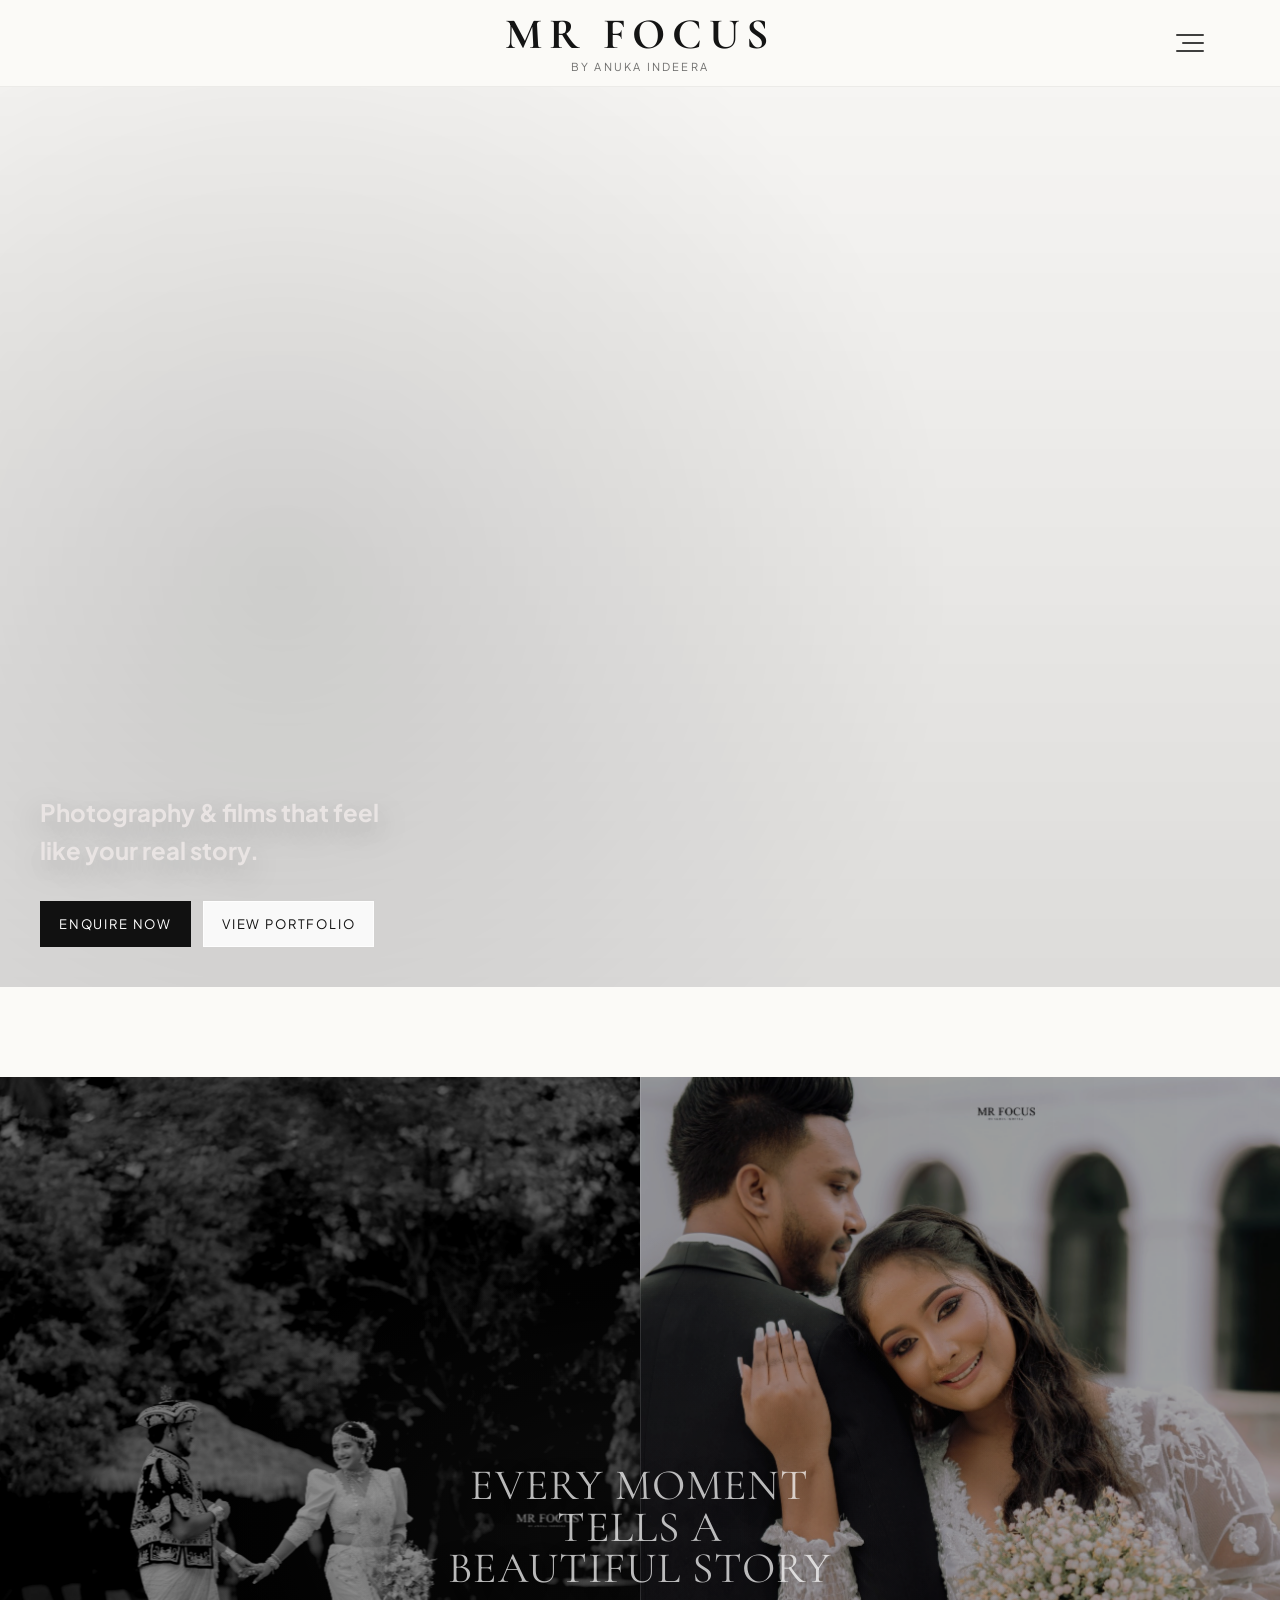
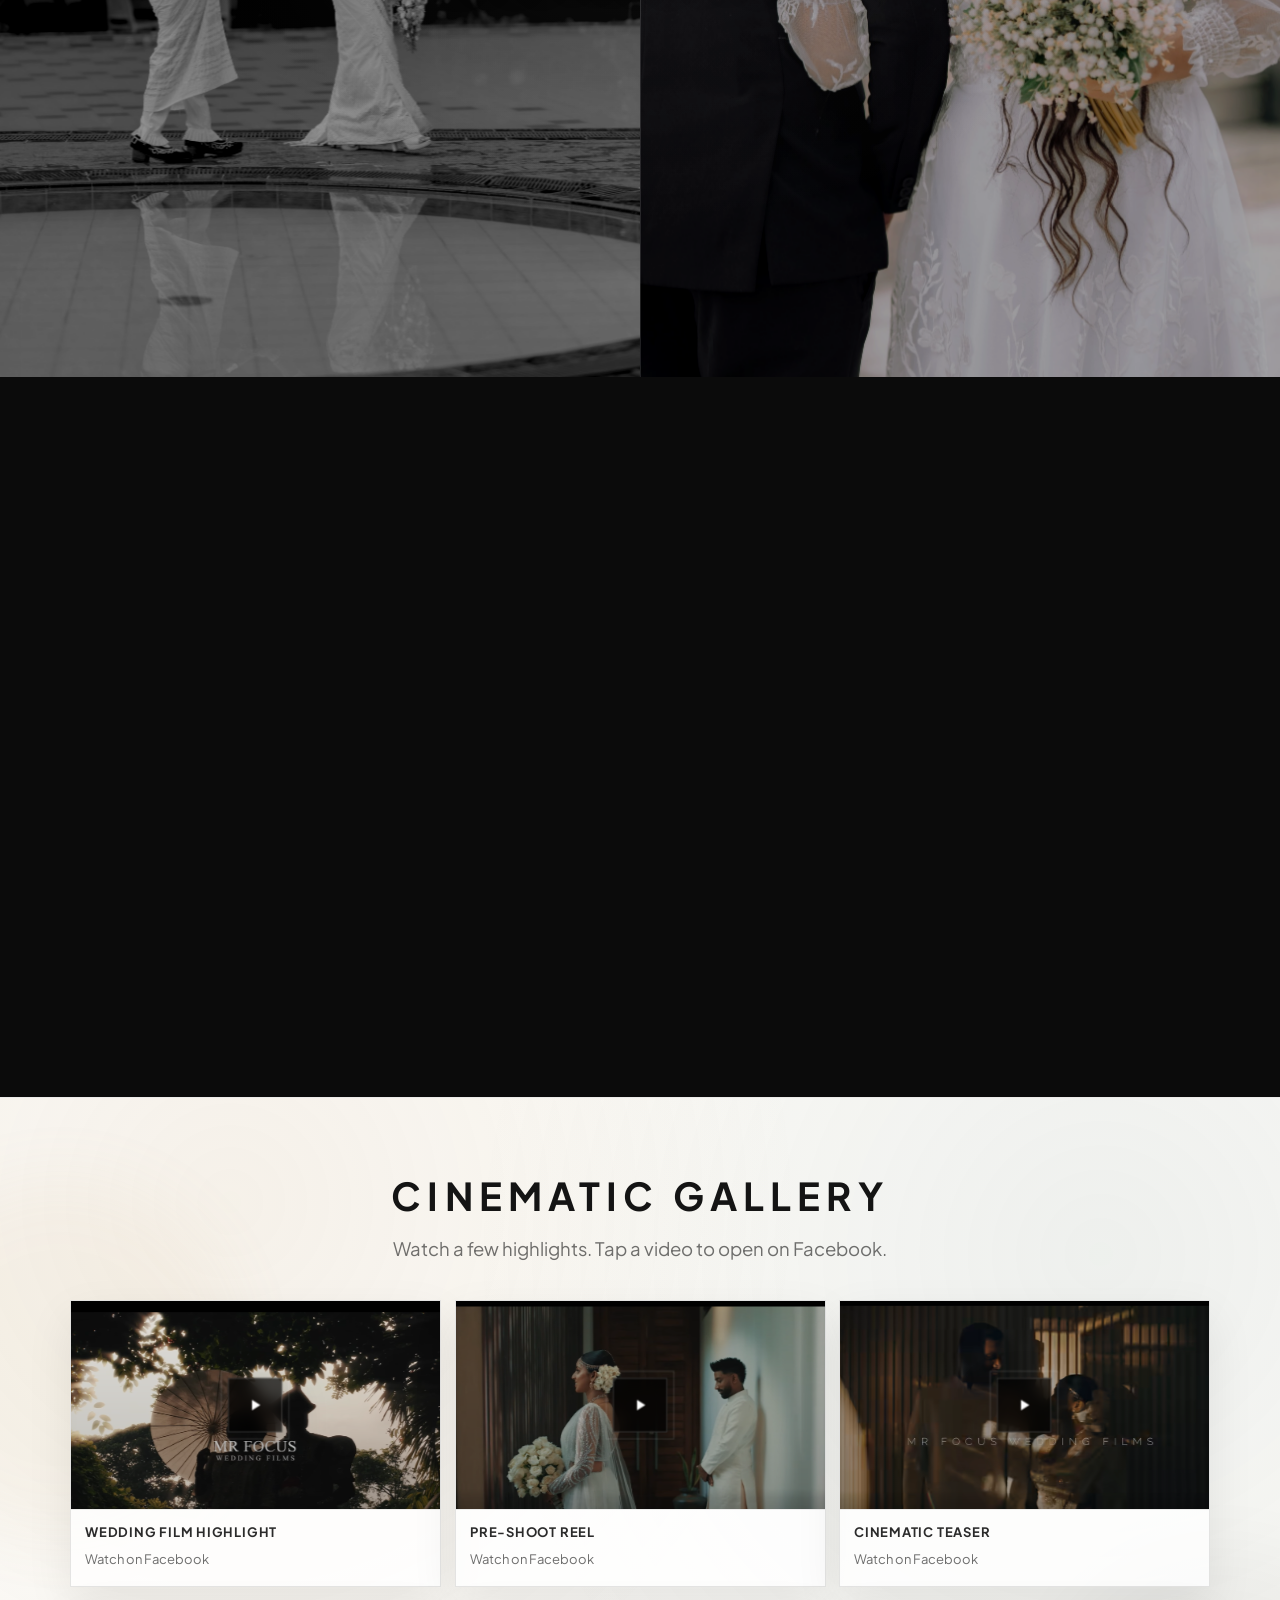
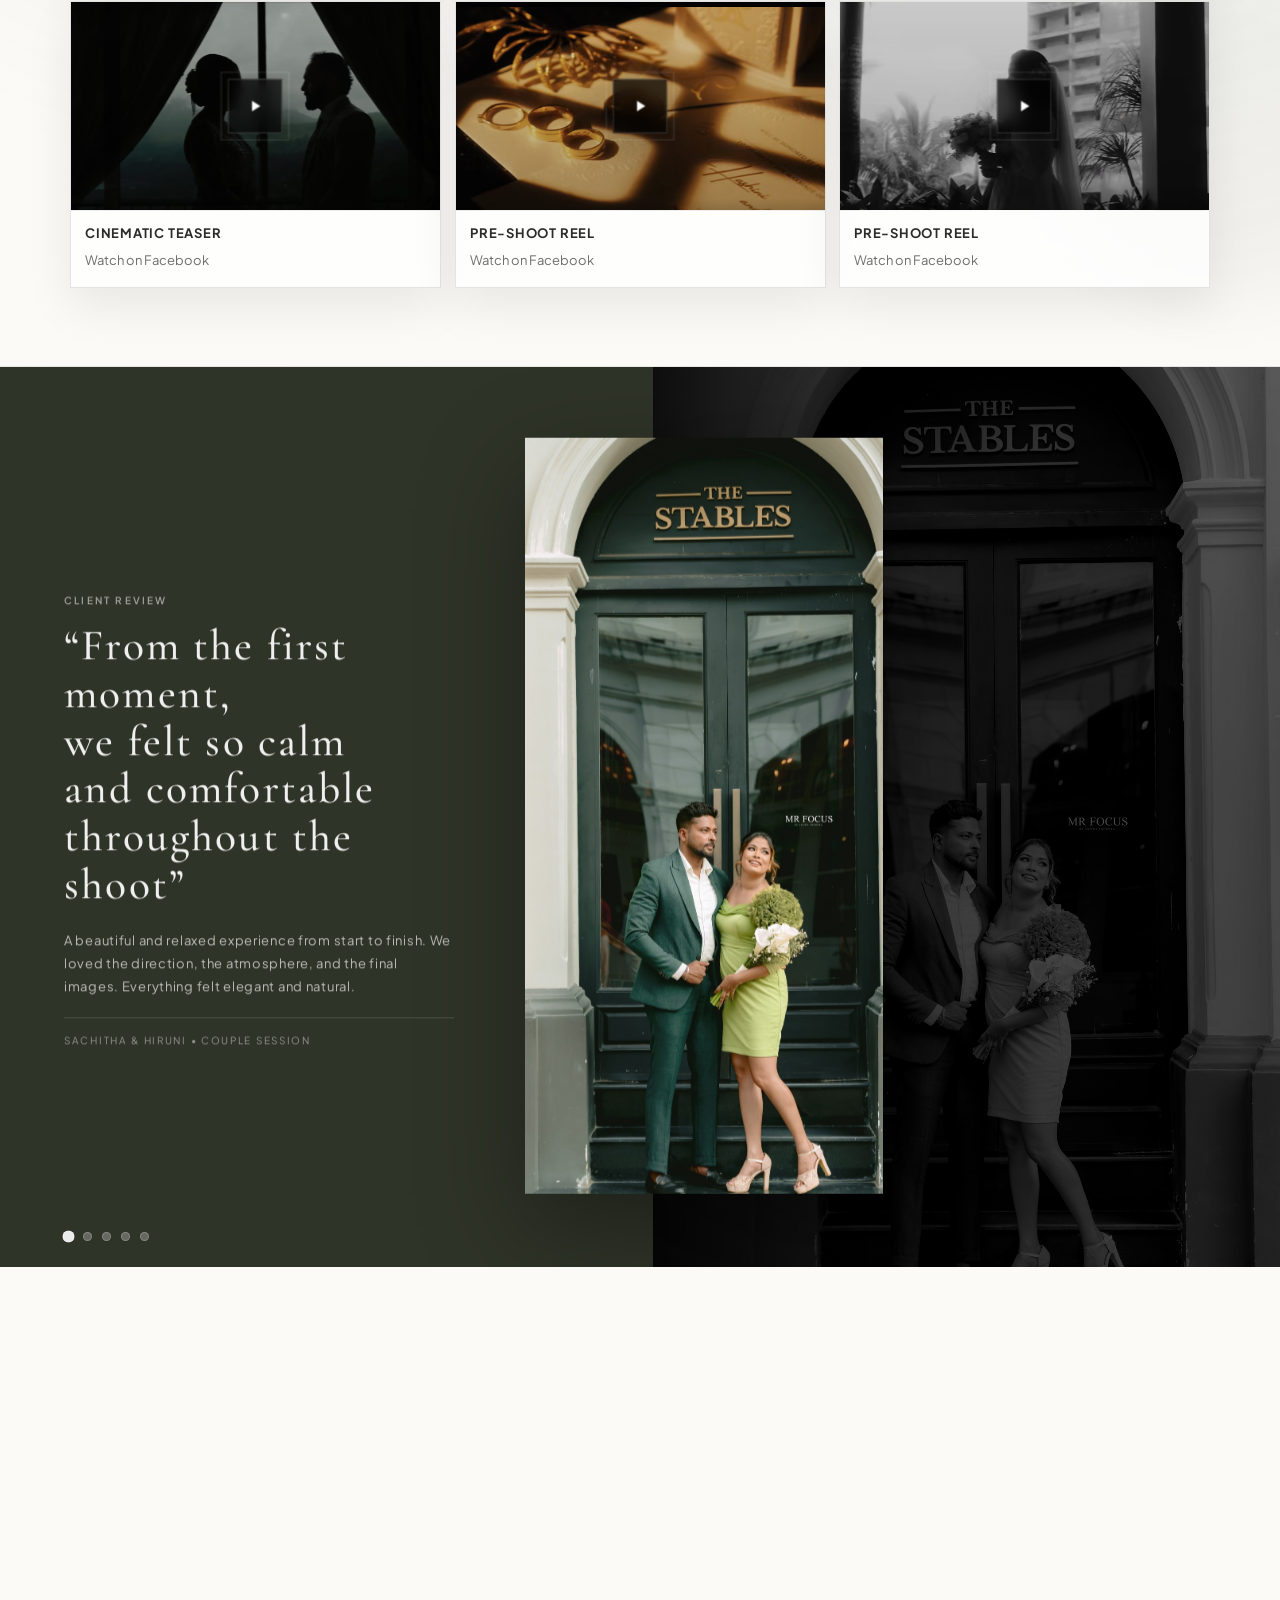
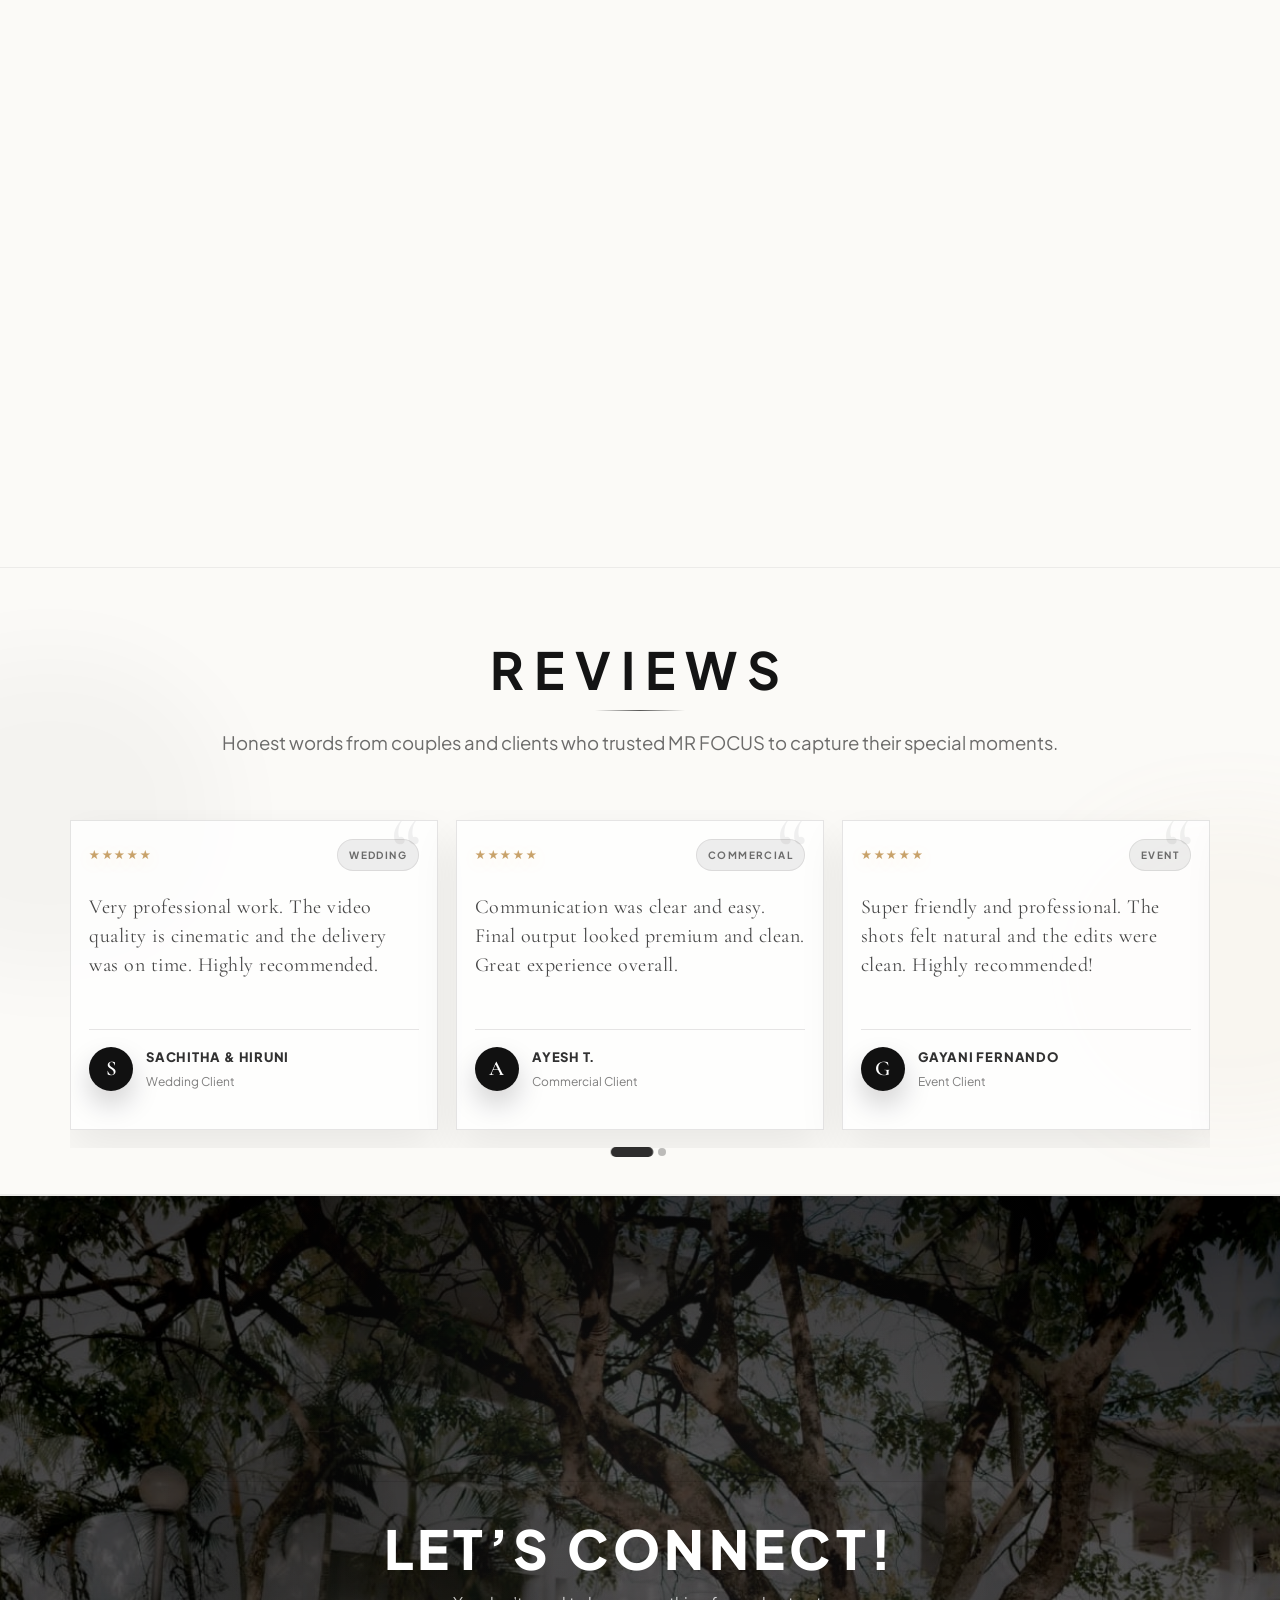
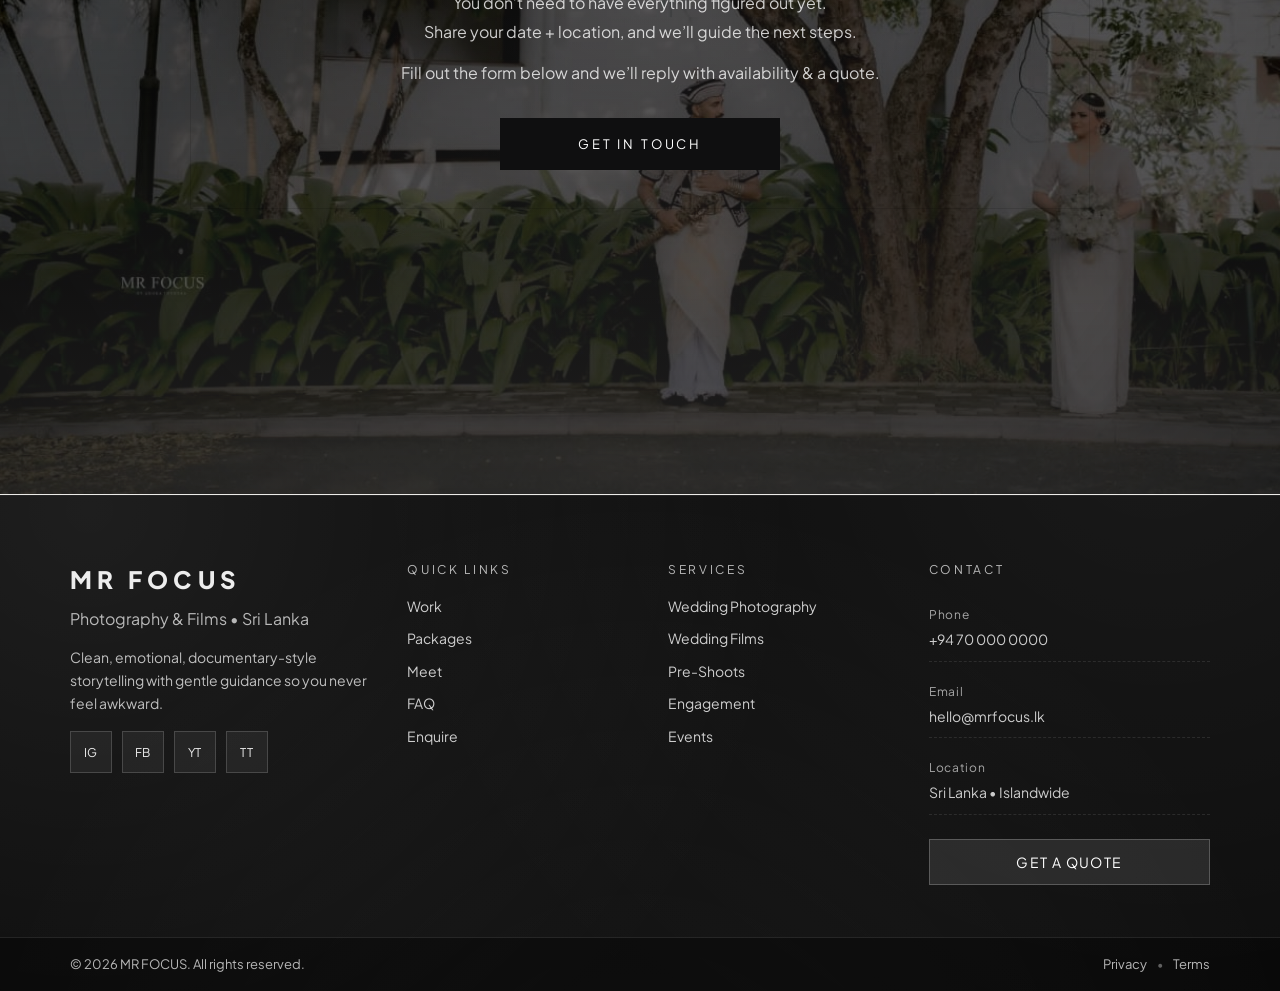
==== commit 830b08dc: "Add assets folder" ====
--- a/index.html
+++ b/index.html
@@ -1,419 +1,659 @@
-<!DOCTYPE html>
-<html lang="en" class="is-loading">
-<head>
-  <meta charset="UTF-8" />
-  <meta name="viewport" content="width=device-width, initial-scale=1" />
-  <title>MR FOCUS — Photography & Films</title>
-  <meta name="description" content="Photography & films with a calm, documentary feel. Weddings, pre-shoots, events & brands." />
-
-  <link rel="preconnect" href="https://fonts.googleapis.com">
-  <link rel="preconnect" href="https://fonts.gstatic.com" crossorigin>
-  <link href="https://fonts.googleapis.com/css2?family=Plus+Jakarta+Sans:wght@300;400;500;600;700;800&family=Cormorant+Garamond:wght@400;500;600;700&display=swap" rel="stylesheet">
-
-  <link rel="stylesheet" href="styles.css" />
-
-  <noscript>
-    <style>
-      .preloader{display:none !important;}
-      html.is-loading, html.is-loading body{overflow:auto !important; height:auto !important;}
-    </style>
-  </noscript>
-</head>
-
-<body>
-
-  <!-- ✅ NEW PRELOADER (MR FOCUS) -->
-  <div class="preloader" id="preloader" role="status" aria-live="polite" aria-label="Loading">
-    <div class="preloader__box">
-      <div class="preloader__brand">
-        <div class="preloader__name">MR FOCUS</div>
-        <div class="preloader__tag">BY ANUKA INDEERA</div>
-      </div>
-
-      <div class="preloader__barWrap" aria-hidden="true">
-        <div class="preloader__bar" id="preBar"></div>
-      </div>
-
-      <div class="preloader__meta">
-        <span class="preloader__pct" id="prePct">0%</span>
-        <span class="preloader__dots" aria-hidden="true"></span>
-      </div>
-    </div>
-  </div>
-
-  <div class="progress" aria-hidden="true">
-    <div class="progress__bar" id="progressBar"></div>
-  </div>
-
-  <header class="header header--astray" id="top">
-    <div class="container header__inner">
-      <div class="header__spacer" aria-hidden="true"></div>
-
-      <a class="header__logo header__logo--center" href="index.html#top" aria-label="Go to top">
-        <span class="brand brand--center">
-          <span class="brand__name">MR FOCUS</span>
-          <span class="brand__tag">BY ANUKA INDEERA</span>
-        </span>
-      </a>
-
-      <div class="header__right">
-        <button class="burger burger--astray" id="burger" aria-label="Open menu" aria-expanded="false" type="button">
-          <span></span><span></span><span></span>
-        </button>
-      </div>
-    </div>
-
-    <div class="drawer" id="drawer" aria-hidden="true">
-      <div class="drawer__panel" role="dialog" aria-label="Mobile menu">
-        <div class="drawer__top">
-          <strong>Menu</strong>
-          <button class="drawer__close" id="drawerClose" aria-label="Close" type="button">✕</button>
-        </div>
-
-        <a class="drawer__link" href="about.html">About</a>
-        <a class="drawer__link" href="categories.html">Our Portfolio</a>
-        <a class="drawer__link" href="index.html#services">Services</a>
-        <a class="drawer__link" href="index.html#work">Stories</a>
-        <a class="drawer__link" href="index.html#films">Cinematic Gallery</a>
-        <a class="drawer__link drawer__link--cta" href="contact.html">Enquire</a>
-      </div>
-    </div>
-  </header>
-
-  <!-- ✅ LAYER SCROLL WRAPPER ADDED -->
-  <main id="main" class="layerScroll">
-
-    <!-- ✅ LAYER 1 -->
-    <section class="hero" id="hero" style="--layer:1">
-      <div class="hero__bg">
-        <video class="hero__video" id="heroVideo" autoplay muted loop playsinline preload="auto" poster="assets/hero-poster.jpg" aria-hidden="true">
-          <source src="assets/hero.mp4" type="video/mp4" />
-        </video>
-        <div class="hero__vignette" aria-hidden="true"></div>
-      </div>
-
-      <div class="container hero__content">
-        <h1 class="hero__title">Photography & films that feel like your real story.</h1>
-        <div class="hero__actions">
-          <a class="btn btn--primary" href="contact.html">Enquire Now</a>
-          <a class="btn btn--ghost" href="categories.html">View Portfolio</a>
-        </div>
-      </div>
-    </section>
-
-    <!-- ✅ LAYER 3 (keep approach animation working) -->
-    <section class="approachStage layer" id="approach"
-      style="--layer:3; --img-left:url('assets/img11.jpg'); --img-right:url('assets/img4.jpg');">
-
-      <div class="approachStage__sticky" aria-hidden="false">
-        <div class="approachStage__bg" aria-hidden="true">
-          <div class="approachStage__half approachStage__half--left"></div>
-          <div class="approachStage__half approachStage__half--right"></div>
-        </div>
-
-        <div class="approachStage__overlay" aria-hidden="true"></div>
-
-        <div class="approachStage__titleWrap" aria-hidden="true">
-          <div class="approachStage__title">
-            OUR APPROACH<br>
-            IS ALL ABOUT<br>
-            CONNECTION
-          </div>
-        </div>
-
-        <article class="approachStage__card" aria-label="Our approach message">
-          <p class="approachStage__top">
-            LETTING THE DAY UNFOLD NATURALLY, AND CAPTURING IT IN A WAY THAT FEELS TRUE TO WHO YOU ARE.
-            BECAUSE AT THE HEART OF EVERY GREAT PHOTO IS A GREAT CONNECTION.
-          </p>
-
-          <div class="approachStage__rule" aria-hidden="true"></div>
-
-          <p class="approachStage__body">
-            If you’re a couple who thrives on adventure, laughs at the little things, and loves to enjoy the ride,
-            we’d love to be there to document your story. Let’s create images that will make you smile for years to come!
-          </p>
-
-          <div class="approachStage__cta">
-            <a class="btn btn--primary" href="categories.html">View Portfolio</a>
-          </div>
-        </article>
-      </div>
-    </section>
-
-    <!-- ✅ LAYER 2 -->
-    <section class="section serviceTiles servicesSwitch layer" id="services" style="--layer:2">
-      <div class="container">
-        <div class="serviceTiles__head reveal">
-          <h2 class="h2 h2--spaced">Services</h2>
-          <p class="lead muted">Pick what you need. We’ll handle the rest.</p>
-        </div>
-
-        <div class="tilesGrid reveal" role="tablist" aria-label="Services">
-          <button class="tile tileBtn is-active" type="button"
-            style="--img:url('assets/thumb3.png')"
-            data-title="Wedding Cinematography"
-            data-desc="Cinematic wedding films with real moments, clean colour and smooth edits.">
-            <span class="tile__bg" aria-hidden="true"></span>
-            <span class="tile__shade" aria-hidden="true"></span>
-            <span class="tile__text">WEDDING<br/>CINEMATOGRAPHY</span>
-          </button>
-
-          <button class="tile tileBtn" type="button"
-            style="--img:url('assets/img11.jpg')"
-            data-title="Wedding Photography"
-            data-desc="Natural storytelling + timeless portraits. Full day coverage available.">
-            <span class="tile__bg" aria-hidden="true"></span>
-            <span class="tile__shade" aria-hidden="true"></span>
-            <span class="tile__text">WEDDING<br/>PHOTOGRAPHY</span>
-          </button>
-
-          <button class="tile tileBtn" type="button"
-            style="--img:url('assets/img2.jpg')"
-            data-title="Pre Wedding Shoots"
-            data-desc="Golden hour sessions, beautiful locations and gentle posing guidance.">
-            <span class="tile__bg" aria-hidden="true"></span>
-            <span class="tile__shade" aria-hidden="true"></span>
-            <span class="tile__text">PRE WEDDING<br/>SHOOTS</span>
-          </button>
-
-          <button class="tile tileBtn" type="button"
-            style="--img:url('assets/evenycoverage.jpg')"
-            data-title="Event Coverage"
-            data-desc="Corporate events, parties, stage shows and live moments captured cleanly.">
-            <span class="tile__bg" aria-hidden="true"></span>
-            <span class="tile__shade" aria-hidden="true"></span>
-            <span class="tile__text">EVENT<br/>COVERAGE</span>
-          </button>
-
-          <button class="tile tileBtn" type="button"
-            style="--img:url('assets/COMMERCIALPRODUCTIONS.jpg')"
-            data-title="Commercial Productions"
-            data-desc="Brand promos, product shoots, reels and ads for your business.">
-            <span class="tile__bg" aria-hidden="true"></span>
-            <span class="tile__shade" aria-hidden="true"></span>
-            <span class="tile__text">COMMERCIAL<br/>PRODUCTIONS</span>
-          </button>
-        </div>
-
-        <div class="svcPanel reveal" id="svcPanel" aria-live="polite">
-          <div class="svcPanel__inner"></div>
-        </div>
-      </div>
-    </section>
-
-    <!-- ✅ LAYER 5 -->
-    <section class="section videoShowcase layer" id="films" style="--layer:5">
-      <div class="container">
-        <div class="head reveal head--center">
-          <div>
-            <h2 class="h2 h2--spaced">Cinematic Gallery</h2>
-            <p class="lead muted lead--center">Watch a few highlights. Tap a video to open on Facebook.</p>
-          </div>
-        </div>
-
-        <div class="videoGrid reveal">
-          <a class="videoCard" href="https://www.facebook.com/share/v/17yLUPMa4u/" target="_blank" rel="noreferrer">
-            <div class="videoThumb" style="--thumb:url('assets/thumb1.png');">
-              <span class="playBtn" aria-hidden="true">
-                <svg viewBox="0 0 24 24" width="18" height="18" fill="currentColor"><path d="M8 5v14l11-7z"></path></svg>
-              </span>
-            </div>
-            <div class="videoMeta">
-              <p class="videoTitle">Wedding Film Highlight</p>
-              <p class="videoSub muted">Watch on Facebook</p>
-            </div>
-          </a>
-
-          <a class="videoCard" href="https://www.facebook.com/share/v/17rFQhbuiS/" target="_blank" rel="noreferrer">
-            <div class="videoThumb" style="--thumb:url('assets/thumb2.png');">
-              <span class="playBtn" aria-hidden="true">
-                <svg viewBox="0 0 24 24" width="18" height="18" fill="currentColor"><path d="M8 5v14l11-7z"></path></svg>
-              </span>
-            </div>
-            <div class="videoMeta">
-              <p class="videoTitle">Pre-Shoot Reel</p>
-              <p class="videoSub muted">Watch on Facebook</p>
-            </div>
-          </a>
-
-          <a class="videoCard" href="https://www.facebook.com/share/v/1KBv22asSS/" target="_blank" rel="noreferrer">
-            <div class="videoThumb" style="--thumb:url('assets/thumb3.png');">
-              <span class="playBtn" aria-hidden="true">
-                <svg viewBox="0 0 24 24" width="18" height="18" fill="currentColor"><path d="M8 5v14l11-7z"></path></svg>
-              </span>
-            </div>
-            <div class="videoMeta">
-              <p class="videoTitle">Cinematic Teaser</p>
-              <p class="videoSub muted">Watch on Facebook</p>
-            </div>
-          </a>
-
-          <a class="videoCard" href="https://www.facebook.com/share/v/17iUX1uW3j/" target="_blank" rel="noreferrer">
-            <div class="videoThumb" style="--thumb:url('assets/thumb4.png');">
-              <span class="playBtn" aria-hidden="true">
-                <svg viewBox="0 0 24 24" width="18" height="18" fill="currentColor"><path d="M8 5v14l11-7z"></path></svg>
-              </span>
-            </div>
-            <div class="videoMeta">
-              <p class="videoTitle">Cinematic Teaser</p>
-              <p class="videoSub muted">Watch on Facebook</p>
-            </div>
-          </a>
-
-          <a class="videoCard" href="https://www.facebook.com/share/v/1C9tieerpi/" target="_blank" rel="noreferrer">
-            <div class="videoThumb" style="--thumb:url('assets/thumb5.png');">
-              <span class="playBtn" aria-hidden="true">
-                <svg viewBox="0 0 24 24" width="18" height="18" fill="currentColor"><path d="M8 5v14l11-7z"></path></svg>
-              </span>
-            </div>
-            <div class="videoMeta">
-              <p class="videoTitle">Pre-Shoot Reel</p>
-              <p class="videoSub muted">Watch on Facebook</p>
-            </div>
-          </a>
-
-          <a class="videoCard" href="https://www.facebook.com/share/v/14SsTc1zyU4/" target="_blank" rel="noreferrer">
-            <div class="videoThumb" style="--thumb:url('assets/thumb6.png');">
-              <span class="playBtn" aria-hidden="true">
-                <svg viewBox="0 0 24 24" width="18" height="18" fill="currentColor"><path d="M8 5v14l11-7z"></path></svg>
-              </span>
-            </div>
-            <div class="videoMeta">
-              <p class="videoTitle">Pre-Shoot Reel</p>
-              <p class="videoSub muted">Watch on Facebook</p>
-            </div>
-          </a>
-        </div>
-      </div>
-    </section>
-
-    <!-- ✅ LAYER 6 -->
-    <section class="contactHero layer" id="contact"
-      style="--layer:6; --contact-bg:url('assets/img15.jpg'); --contact-pos:50% 55%;">
-      <div class="container">
-        <div class="contactHero__intro reveal">
-          <h2 class="contactHero__title">LET’S CONNECT!</h2>
-          <p class="contactHero__text muted">
-            You don’t need to have everything figured out yet.<br />
-            Share your date + location, and we’ll guide the next steps.
-          </p>
-          <p class="contactHero__text muted">
-            Fill out the form below and we’ll reply with availability & a quote.
-          </p>
-          <a class="contactHero__cta btn btn--primary" href="contact.html">GET IN TOUCH</a>
-        </div>
-      </div>
-    </section>
-
-  </main>
-
-  <!-- ===== FOOTER (MR FOCUS) ===== -->
-  <footer class="footer">
-    <div class="container footer__wrap">
-      <div class="footer__brandBlock">
-        <div class="footer__brand">MR FOCUS</div>
-        <div class="footer__tag">Photography & Films • Sri Lanka</div>
-
-        <p class="footer__about">
-          Clean, emotional, documentary-style storytelling with gentle guidance so you never feel awkward.
-        </p>
-
-        <div class="footer__social">
-          <a class="socialBtn" href="YOUR_INSTAGRAM_LINK" target="_blank" rel="noreferrer" aria-label="Instagram">IG</a>
-          <a class="socialBtn" href="https://www.facebook.com/Mr.Focusphotography/" target="_blank" rel="noreferrer" aria-label="Facebook">FB</a>
-          <a class="socialBtn" href="YOUR_YOUTUBE_LINK" target="_blank" rel="noreferrer" aria-label="YouTube">YT</a>
-          <a class="socialBtn" href="YOUR_TIKTOK_LINK" target="_blank" rel="noreferrer" aria-label="TikTok">TT</a>
-        </div>
-      </div>
-
-      <div class="footer__col">
-        <div class="footer__title">Quick Links</div>
-        <a class="footer__link" href="index.html#work">Work</a>
-        <a class="footer__link" href="index.html#packages">Packages</a>
-        <a class="footer__link" href="index.html#meet">Meet</a>
-        <a class="footer__link" href="index.html#faq">FAQ</a>
-        <a class="footer__link" href="contact.html">Enquire</a>
-      </div>
-
-      <div class="footer__col">
-        <div class="footer__title">Services</div>
-        <a class="footer__link" href="index.html#packages">Wedding Photography</a>
-        <a class="footer__link" href="index.html#packages">Wedding Films</a>
-        <a class="footer__link" href="index.html#packages">Pre-Shoots</a>
-        <a class="footer__link" href="index.html#packages">Engagement</a>
-        <a class="footer__link" href="index.html#packages">Events</a>
-      </div>
-
-      <div class="footer__col footer__contact">
-        <div class="footer__title">Contact</div>
-
-        <div class="footer__item">
-          <span class="footer__label">Phone</span>
-          <a class="footer__link" href="tel:+94700000000">+94 70 000 0000</a>
-        </div>
-
-        <div class="footer__item">
-          <span class="footer__label">Email</span>
-          <a class="footer__link" href="mailto:hello@mrfocus.lk">hello@mrfocus.lk</a>
-        </div>
-
-        <div class="footer__item">
-          <span class="footer__label">Location</span>
-          <div class="footer__text">Sri Lanka • Islandwide</div>
-        </div>
-
-        <a class="footer__cta" href="contact.html#contactForm">Get a Quote</a>
-      </div>
-    </div>
-
-    <div class="footer__bottom">
-      <div class="container footer__bottomInner">
-        <div class="footer__mini">
-          © <span id="year"></span> MR FOCUS. All rights reserved.
-        </div>
-        <div class="footer__miniLinks">
-          <a href="#" class="footer__miniLink">Privacy</a>
-          <span class="dotSep">•</span>
-          <a href="#" class="footer__miniLink">Terms</a>
-        </div>
-      </div>
-    </div>
-  </footer>
-
-  <div class="toast" id="toast" role="status" aria-live="polite"></div>
-
-  <script src="script.js"></script>
-
-  <!-- ✅ NEW PRELOADER SCRIPT -->
-  <script>
-    (function(){
-      const pre = document.getElementById("preloader");
-      const bar = document.getElementById("preBar");
-      const pct = document.getElementById("prePct");
-      if(!pre || !bar || !pct) return;
-
-      let p = 0;
-      const tick = setInterval(() => {
-        p = Math.min(92, p + Math.random() * 6);
-        const v = Math.floor(p);
-        bar.style.width = v + "%";
-        pct.textContent = v + "%";
-      }, 140);
-
-      window.addEventListener("load", () => {
-        clearInterval(tick);
-        bar.style.width = "100%";
-        pct.textContent = "100%";
-
-        setTimeout(() => {
-          pre.classList.add("preloader--hide");
-          document.documentElement.classList.remove("is-loading");
-          setTimeout(() => pre.remove(), 500);
-        }, 220);
-      });
-    })();
-  </script>
-
-</body>
+<!DOCTYPE html>
+<html lang="en" class="is-loading">
+<head>
+  <meta charset="UTF-8" />
+  <meta name="viewport" content="width=device-width, initial-scale=1" />
+  <title>MR FOCUS — Photography & Films</title>
+  <meta name="description" content="Photography & films with a calm, documentary feel. Weddings, pre-shoots, events & brands." />
+
+  <link rel="preconnect" href="https://fonts.googleapis.com">
+  <link rel="preconnect" href="https://fonts.gstatic.com" crossorigin>
+  <link href="https://fonts.googleapis.com/css2?family=Plus+Jakarta+Sans:wght@300;400;500;600;700;800&family=Cormorant+Garamond:wght@400;500;600;700&display=swap" rel="stylesheet">
+
+  <link rel="stylesheet" href="styles.css" />
+
+  <noscript>
+    <style>
+      .preloader{display:none !important;}
+      html.is-loading, html.is-loading body{overflow:auto !important; height:auto !important;}
+    </style>
+  </noscript>
+</head>
+
+<body>
+
+  <!-- ✅ NEW PRELOADER (MR FOCUS) -->
+ <!-- ✅ PRELOADER WITH BACKGROUND IMAGE -->
+<div class="preloader" id="preloader" role="status" aria-live="polite" aria-label="Loading"
+  style="--preloader-bg:url('assets/hero.jpg');">
+
+  <div class="preloader__box">
+    <div class="preloader__brand">
+      <div class="preloader__name">MR FOCUS</div>
+      <div class="preloader__tag">BY ANUKA INDEERA</div>
+    </div>
+
+    <div class="preloader__barWrap" aria-hidden="true">
+      <div class="preloader__bar" id="preBar"></div>
+    </div>
+
+    <div class="preloader__meta">
+      <span class="preloader__pct" id="prePct">0%</span>
+      <span class="preloader__dots" aria-hidden="true"></span>
+    </div>
+  </div>
+</div>
+
+  <div class="progress" aria-hidden="true">
+    <div class="progress__bar" id="progressBar"></div>
+  </div>
+
+  <header class="header header--astray" id="top">
+  <span class="navScrollLine" aria-hidden="true"></span>
+
+  <div class="container header__inner">
+    <div class="header__spacer" aria-hidden="true"></div>
+
+    <a class="header__logo header__logo--center" href="#" aria-label="Go to top">
+      <span class="brand brand--center">
+        <span class="brand__name">MR FOCUS</span>
+        <span class="brand__tag">BY ANUKA INDEERA</span>
+      </span>
+    </a>
+
+    <div class="header__right">
+      <button class="burger burger--astray" id="burger" aria-label="Open menu" aria-expanded="false" type="button">
+        <span></span>
+        <span></span>
+        <span></span>
+      </button>
+    </div>
+  </div>
+
+  <!-- ✅ NEW DRAWER -->
+  <div class="drawer" id="drawer" aria-hidden="true">
+      <span class="navScrollLine" aria-hidden="true"></span>
+    <div class="drawer__panel" role="dialog" aria-label="Mobile menu">
+
+      <button class="drawer__close" id="drawerClose" aria-label="Close menu" type="button">
+        <span></span>
+        <span></span>
+      </button>
+
+      <nav class="drawer__nav" aria-label="Main menu">
+        <a class="drawer__link" href="index.html">Home</a>
+        <a class="drawer__link" href="about.html">About</a>
+        <a class="drawer__link" href="categories.html">Our Portfolio</a>
+        <a class="drawer__link" href="index.html#services">Services</a>
+        <a class="drawer__link" href="index.html#work">Stories</a>
+        <a class="drawer__link" href="index.html#films">Cinematic Gallery</a>
+        <a class="drawer__link" href="#reviews">Reviews</a>
+        <a class="drawer__link" href="contact.html">Contact</a>
+       
+      </nav>
+
+    </div>
+  </div>
+</header>
+  
+  <!-- ✅ LAYER SCROLL WRAPPER ADDED -->
+  <main id="main" class="layerScroll">
+
+    <!-- ✅ LAYER 1 -->
+<section class="hero layer" id="hero" style="--layer:1; --hold:10vh; --stack-offset:0px;">
+          <div class="hero__bg">
+        <video class="hero__video" id="heroVideo" autoplay muted loop playsinline preload="auto" poster="assets/hero-poster.jpg" aria-hidden="true">
+          <source src="assets/hero.mp4" type="video/mp4" />
+        </video>
+        <div class="hero__vignette" aria-hidden="true"></div>
+      </div>
+
+      <div class="container hero__content">
+        <h1 class="hero__title">Photography & films that feel like your real story.</h1>
+        <div class="hero__actions">
+          <a class="btn btn--primary" href="contact.html">Enquire Now</a>
+          <a class="btn btn--ghost" href="categories.html">View Portfolio</a>
+        </div>
+      </div>
+    </section>
+
+  <section class="approachStage layer" id="approach"style="--layer:2; --img-left:url('assets/img11.jpg');">
+
+  <div class="approachStage__sticky" aria-hidden="false">
+    <div class="approachStage__bg" aria-hidden="true">
+
+      <!-- LEFT SIDE FIXED IMAGE -->
+      <div class="approachStage__half approachStage__half--left"></div>
+
+      <!-- RIGHT SIDE CHANGING IMAGES -->
+      <div class="approachStage__half approachStage__half--right">
+        <img class="approachStage__rightImg is-active" src="assets/img4.jpg" alt="">
+        <img class="approachStage__rightImg" src="assets/img5.jpg" alt="">
+        <img class="approachStage__rightImg" src="assets/im8.jpg" alt="">
+        <img class="approachStage__rightImg" src="assets/img10.jpg" alt="">
+        <img class="approachStage__rightImg" src="assets/img.jpg" alt="">
+      </div>
+
+    </div>
+
+    <div class="approachStage__overlay" aria-hidden="true"></div>
+
+    <div class="approachStage__titleWrap" aria-hidden="true">
+      <div class="approachStage__title">
+          EVERY MOMENT<br>
+          TELLS A<br>
+          BEAUTIFUL STORY
+</div>
+    </div>
+
+    <article class="approachStage__card" aria-label="Our approach message">
+      <p class="approachStage__top">
+        LET THE DAY UNFOLD NATURALLY.WE’LL CAPTURE THE REAL CONNECTION.
+      </p>
+
+      <div class="approachStage__rule" aria-hidden="true"></div>
+
+      <p class="approachStage__body">
+        If you love adventure, laughter, and natural moments, 
+        we’d love to be there to capture your story beautifully.
+      </p>
+
+      <div class="approachStage__cta">
+        <a class="btn btn--primary" href="categories.html">View Portfolio</a>
+      </div>
+    </article>
+  </div>
+</section>
+
+    <!-- ✅ LAYER 5 -->
+<section class="section videoShowcase layer" id="films"style="--layer:4; --hold:10vh; --stack-offset:28px;">
+        <div class="container">
+        <div class="head reveal head--center">
+          <div>
+            <h2 class="h2 h2--spaced">Cinematic Gallery</h2>
+            <p class="lead muted lead--center">Watch a few highlights. Tap a video to open on Facebook.</p>
+          </div>
+        </div>
+
+        <div class="videoGrid reveal">
+          <a class="videoCard" href="https://www.facebook.com/share/v/17yLUPMa4u/" target="_blank" rel="noreferrer">
+            <div class="videoThumb" style="--thumb:url('assets/thumb1.png');">
+              <span class="playBtn" aria-hidden="true">
+                <svg viewBox="0 0 24 24" width="18" height="18" fill="currentColor"><path d="M8 5v14l11-7z"></path></svg>
+              </span>
+            </div>
+            <div class="videoMeta">
+              <p class="videoTitle">Wedding Film Highlight</p>
+              <p class="videoSub muted">Watch on Facebook</p>
+            </div>
+          </a>
+
+          <a class="videoCard" href="https://www.facebook.com/share/v/17rFQhbuiS/" target="_blank" rel="noreferrer">
+            <div class="videoThumb" style="--thumb:url('assets/thumb2.png');">
+              <span class="playBtn" aria-hidden="true">
+                <svg viewBox="0 0 24 24" width="18" height="18" fill="currentColor"><path d="M8 5v14l11-7z"></path></svg>
+              </span>
+            </div>
+            <div class="videoMeta">
+              <p class="videoTitle">Pre-Shoot Reel</p>
+              <p class="videoSub muted">Watch on Facebook</p>
+            </div>
+          </a>
+
+          <a class="videoCard" href="https://www.facebook.com/share/v/1KBv22asSS/" target="_blank" rel="noreferrer">
+            <div class="videoThumb" style="--thumb:url('assets/thumb3.png');">
+              <span class="playBtn" aria-hidden="true">
+                <svg viewBox="0 0 24 24" width="18" height="18" fill="currentColor"><path d="M8 5v14l11-7z"></path></svg>
+              </span>
+            </div>
+            <div class="videoMeta">
+              <p class="videoTitle">Cinematic Teaser</p>
+              <p class="videoSub muted">Watch on Facebook</p>
+            </div>
+          </a>
+
+          <a class="videoCard" href="https://www.facebook.com/share/v/17iUX1uW3j/" target="_blank" rel="noreferrer">
+            <div class="videoThumb" style="--thumb:url('assets/thumb4.png');">
+              <span class="playBtn" aria-hidden="true">
+                <svg viewBox="0 0 24 24" width="18" height="18" fill="currentColor"><path d="M8 5v14l11-7z"></path></svg>
+              </span>
+            </div>
+            <div class="videoMeta">
+              <p class="videoTitle">Cinematic Teaser</p>
+              <p class="videoSub muted">Watch on Facebook</p>
+            </div>
+          </a>
+
+          <a class="videoCard" href="https://www.facebook.com/share/v/1C9tieerpi/" target="_blank" rel="noreferrer">
+            <div class="videoThumb" style="--thumb:url('assets/thumb5.png');">
+              <span class="playBtn" aria-hidden="true">
+                <svg viewBox="0 0 24 24" width="18" height="18" fill="currentColor"><path d="M8 5v14l11-7z"></path></svg>
+              </span>
+            </div>
+            <div class="videoMeta">
+              <p class="videoTitle">Pre-Shoot Reel</p>
+              <p class="videoSub muted">Watch on Facebook</p>
+            </div>
+          </a>
+
+          <a class="videoCard" href="https://www.facebook.com/share/v/14SsTc1zyU4/" target="_blank" rel="noreferrer">
+            <div class="videoThumb" style="--thumb:url('assets/thumb6.png');">
+              <span class="playBtn" aria-hidden="true">
+                <svg viewBox="0 0 24 24" width="18" height="18" fill="currentColor"><path d="M8 5v14l11-7z"></path></svg>
+              </span>
+            </div>
+            <div class="videoMeta">
+              <p class="videoTitle">Pre-Shoot Reel</p>
+              <p class="videoSub muted">Watch on Facebook</p>
+            </div>
+          </a>
+        </div>
+      </div>
+    </section>
+
+<!-- ✅ STORY MOMENT SECTION (5 REVIEWS - CONTENT SWAPS) -->
+<section class="storyMoment layer" id="storyMoment" style="--layer:3;" data-storymoment>
+
+  <!-- RIGHT BACKGROUND IMAGE -->
+  <div class="storyMoment__bgPhoto">
+    <img id="storyBgImg" src="assets/review.png" alt="">
+  </div>
+
+  <div class="storyMoment__inner">
+
+    <!-- LEFT TEXT -->
+    <div class="storyMoment__text">
+
+      <span class="storyMoment__label">Client Review</span>
+
+      <h2 class="storyMoment__quoteTitle" id="storyQuote">
+        <span>“From the first call,</span>
+        <span>we felt calm</span>
+        <span>and knew our day</span>
+        <span>was in safe hands”</span>
+      </h2>
+
+      <p class="storyMoment__review" id="storyReview">
+        A day full of love and happy moments. The photos feel natural, elegant, and real.
+        Thank you for being so friendly and guiding us gently. MR FOCUS highly recommended.
+      </p>
+
+      <div class="storyMoment__reviewAuthor">
+        <small id="storyAuthor">Sachitha & Hiruni • Wedding Client</small>
+      </div>
+
+    </div>
+
+    <!-- BIG MAIN IMAGE -->
+    <div class="storyMoment__mainPhoto">
+      <img id="storyMainImg" src="assets/review.png" alt="Wedding couple">
+    </div>
+
+  </div>
+
+  <!-- DOTS -->
+  <div class="storyMoment__dots" id="storyDots" aria-label="Review dots"></div>
+
+</section>
+
+  <!-- RIGHT BACKGROUND IMAGE -->
+  <div class="storyMoment__bgPhoto">
+    <img id="storyBgImg" src="assets/work2.jpg" alt="">
+  </div>
+
+  <div class="storyMoment__inner">
+
+    <!-- LEFT TEXT -->
+    <div class="storyMoment__text">
+
+      <span class="storyMoment__label">Client Review</span>
+
+      <h2 class="storyMoment__quoteTitle" id="storyQuote">
+        <span>“From the first call,</span>
+        <span>we felt calm</span>
+        <span>and knew our day</span>
+        <span>was in safe hands”</span>
+      </h2>
+
+      <p class="storyMoment__review" id="storyReview">
+        A day full of love and happy moments. The photos feel natural, elegant, and real.
+        Thank you for being so friendly and guiding us gently. MR FOCUS highly recommended.
+      </p>
+
+      <!-- ✅ Author (your CSS already supports this) -->
+      <div class="storyMoment__reviewAuthor">
+        <small id="storyAuthor">Sachitha & Hiruni • Wedding Client</small>
+      </div>
+
+    </div>
+
+    <!-- BIG MAIN IMAGE -->
+    <div class="storyMoment__mainPhoto">
+      <img id="storyMainImg" src="assets/img13.jpg" alt="Wedding couple">
+    </div>
+
+  </div>
+
+  <!-- ✅ Dots -->
+  <div class="storyMoment__dots" id="storyDots" aria-label="Review dots"></div>
+
+</section>
+
+<!-- ✅ REVIEWS SECTION - DOT CAROUSEL ONLY -->
+<section id="reviews" class="reviews section">
+
+  <div class="container">
+
+    <div class="head head--center reviewHead">
+      <div>
+        <h2 class="h2 h2--spaced">Reviews</h2>
+        <p class="lead lead--center">
+          Honest words from couples and clients who trusted MR FOCUS to capture their special moments.
+        </p>
+      </div>
+    </div>
+
+    <div class="reviewCarousel" data-review-carousel>
+      <div class="reviewViewport">
+        <div class="reviewTrack">
+
+          <article class="reviewTile">
+            <div class="reviewQuoteIcon">“</div>
+            <div class="reviewTop">
+              <div class="reviewStars" aria-label="5 stars">★★★★★</div>
+              <div class="reviewTag">Wedding</div>
+            </div>
+            <p class="reviewMsg">
+              Very professional work. The video quality is cinematic and the delivery was on time.
+              Highly recommended.
+            </p>
+            <div class="reviewBy">
+              <div class="reviewAvatar">S</div>
+              <div>
+                <div class="reviewName">Sachitha & Hiruni</div>
+                <div class="reviewRole muted small">Wedding Client</div>
+              </div>
+            </div>
+          </article>
+
+          <article class="reviewTile">
+            <div class="reviewQuoteIcon">“</div>
+            <div class="reviewTop">
+              <div class="reviewStars" aria-label="5 stars">★★★★★</div>
+              <div class="reviewTag">Commercial</div>
+            </div>
+            <p class="reviewMsg">
+              Communication was clear and easy. Final output looked premium and clean.
+              Great experience overall.
+            </p>
+            <div class="reviewBy">
+              <div class="reviewAvatar">A</div>
+              <div>
+                <div class="reviewName">Ayesh T.</div>
+                <div class="reviewRole muted small">Commercial Client</div>
+              </div>
+            </div>
+          </article>
+
+          <article class="reviewTile">
+            <div class="reviewQuoteIcon">“</div>
+            <div class="reviewTop">
+              <div class="reviewStars" aria-label="5 stars">★★★★★</div>
+              <div class="reviewTag">Event</div>
+            </div>
+            <p class="reviewMsg">
+              Super friendly and professional. The shots felt natural and the edits were clean.
+              Highly recommended!
+            </p>
+            <div class="reviewBy">
+              <div class="reviewAvatar">G</div>
+              <div>
+                <div class="reviewName">Gayani Fernando</div>
+                <div class="reviewRole muted small">Event Client</div>
+              </div>
+            </div>
+          </article>
+
+          <article class="reviewTile">
+            <div class="reviewQuoteIcon">“</div>
+            <div class="reviewTop">
+              <div class="reviewStars" aria-label="5 stars">★★★★★</div>
+              <div class="reviewTag">Wedding</div>
+            </div>
+            <p class="reviewMsg">
+              Beautiful storytelling and calm guidance. We felt comfortable and the photos came out natural.
+            </p>
+            <div class="reviewBy">
+              <div class="reviewAvatar">N</div>
+              <div>
+                <div class="reviewName">Nethmi K.</div>
+                <div class="reviewRole muted small">Wedding Client</div>
+              </div>
+            </div>
+          </article>
+
+          <article class="reviewTile">
+            <div class="reviewQuoteIcon">“</div>
+            <div class="reviewTop">
+              <div class="reviewStars" aria-label="5 stars">★★★★★</div>
+              <div class="reviewTag">Pre-Shoot</div>
+            </div>
+            <p class="reviewMsg">
+              Posing guidance was perfect. Photos look premium and the whole session was fun and easy.
+            </p>
+            <div class="reviewBy">
+              <div class="reviewAvatar">K</div>
+              <div>
+                <div class="reviewName">Kasun P.</div>
+                <div class="reviewRole muted small">Pre-Shoot Client</div>
+              </div>
+            </div>
+          </article>
+
+          <article class="reviewTile">
+            <div class="reviewQuoteIcon">“</div>
+            <div class="reviewTop">
+              <div class="reviewStars" aria-label="5 stars">★★★★★</div>
+              <div class="reviewTag">Brand</div>
+            </div>
+            <p class="reviewMsg">
+              Fast delivery and clean edits. Great color and sharp output.
+              Exactly what we wanted for our brand.
+            </p>
+            <div class="reviewBy">
+              <div class="reviewAvatar">D</div>
+              <div>
+                <div class="reviewName">Dushan M.</div>
+                <div class="reviewRole muted small">Brand Client</div>
+              </div>
+            </div>
+          </article>
+
+        </div>
+      </div>
+
+      <div class="reviewDots" aria-label="Review pages"></div>
+    </div>
+
+  </div>
+</section>
+
+
+<!-- ✅ CONTACT SECTION - NORMAL SECTION, NOT LAYER -->
+<section class="contactHero section" id="contact"style="--contact-bg:url('assets/img15.jpg'); --contact-pos:50% 55%;">
+
+  <div class="container">
+    <div class="contactHero__intro">
+      <h2 class="contactHero__title">LET’S CONNECT!</h2>
+
+      <p class="contactHero__text muted">
+        You don’t need to have everything figured out yet.<br>
+        Share your date + location, and we’ll guide the next steps.
+      </p>
+
+      <p class="contactHero__text muted">
+        Fill out the form below and we’ll reply with availability & a quote.
+      </p>
+
+      <a class="contactHero__cta btn btn--primary" href="contact.html">GET IN TOUCH</a>
+    </div>
+  </div>
+</section>
+
+  </main>
+
+  <!-- ===== FOOTER (MR FOCUS) ===== -->
+  <footer class="footer">
+    <div class="container footer__wrap">
+      <div class="footer__brandBlock">
+        <div class="footer__brand">MR FOCUS</div>
+        <div class="footer__tag">Photography & Films • Sri Lanka</div>
+
+        <p class="footer__about">
+          Clean, emotional, documentary-style storytelling with gentle guidance so you never feel awkward.
+        </p>
+
+        <div class="footer__social">
+          <a class="socialBtn" href="YOUR_INSTAGRAM_LINK" target="_blank" rel="noreferrer" aria-label="Instagram">IG</a>
+          <a class="socialBtn" href="https://www.facebook.com/Mr.Focusphotography/" target="_blank" rel="noreferrer" aria-label="Facebook">FB</a>
+          <a class="socialBtn" href="YOUR_YOUTUBE_LINK" target="_blank" rel="noreferrer" aria-label="YouTube">YT</a>
+          <a class="socialBtn" href="YOUR_TIKTOK_LINK" target="_blank" rel="noreferrer" aria-label="TikTok">TT</a>
+        </div>
+      </div>
+
+      <div class="footer__col">
+        <div class="footer__title">Quick Links</div>
+        <a class="footer__link" href="index.html#work">Work</a>
+        <a class="footer__link" href="index.html#packages">Packages</a>
+        <a class="footer__link" href="index.html#meet">Meet</a>
+        <a class="footer__link" href="index.html#faq">FAQ</a>
+        <a class="footer__link" href="contact.html">Enquire</a>
+      </div>
+
+      <div class="footer__col">
+        <div class="footer__title">Services</div>
+        <a class="footer__link" href="index.html#packages">Wedding Photography</a>
+        <a class="footer__link" href="index.html#packages">Wedding Films</a>
+        <a class="footer__link" href="index.html#packages">Pre-Shoots</a>
+        <a class="footer__link" href="index.html#packages">Engagement</a>
+        <a class="footer__link" href="index.html#packages">Events</a>
+      </div>
+
+      <div class="footer__col footer__contact">
+        <div class="footer__title">Contact</div>
+
+        <div class="footer__item">
+          <span class="footer__label">Phone</span>
+          <a class="footer__link" href="tel:+94700000000">+94 70 000 0000</a>
+        </div>
+
+        <div class="footer__item">
+          <span class="footer__label">Email</span>
+          <a class="footer__link" href="mailto:hello@mrfocus.lk">hello@mrfocus.lk</a>
+        </div>
+
+        <div class="footer__item">
+          <span class="footer__label">Location</span>
+          <div class="footer__text">Sri Lanka • Islandwide</div>
+        </div>
+
+        <a class="footer__cta" href="contact.html#contactForm">Get a Quote</a>
+      </div>
+    </div>
+
+    <div class="footer__bottom">
+      <div class="container footer__bottomInner">
+        <div class="footer__mini">
+          © <span id="year"></span> MR FOCUS. All rights reserved.
+        </div>
+        <div class="footer__miniLinks">
+          <a href="#" class="footer__miniLink">Privacy</a>
+          <span class="dotSep">•</span>
+          <a href="#" class="footer__miniLink">Terms</a>
+        </div>
+      </div>
+    </div>
+  </footer>
+
+  <div class="toast" id="toast" role="status" aria-live="polite"></div>
+
+  <script src="script.js"></script>
+
+  <script>
+(function () {
+  const pre = document.getElementById("preloader");
+  const bar = document.getElementById("preBar");
+  const pct = document.getElementById("prePct");
+
+  if (!pre || !bar || !pct) return;
+
+  document.documentElement.classList.add("is-loading");
+
+  let progress = 0;
+  let finished = false;
+  let timer = null;
+
+  function setProgress(value) {
+    progress = Math.max(0, Math.min(100, value));
+
+    const rounded = Math.floor(progress);
+    bar.style.width = rounded + "%";
+    pct.textContent = rounded + "%";
+  }
+
+  function startLoading() {
+    timer = setInterval(function () {
+      if (progress < 55) {
+        setProgress(progress + Math.random() * 7);
+      } else if (progress < 82) {
+        setProgress(progress + Math.random() * 3.5);
+      } else if (progress < 94) {
+        setProgress(progress + Math.random() * 1.2);
+      }
+    }, 140);
+  }
+
+  function finishLoading() {
+    if (finished) return;
+    finished = true;
+
+    clearInterval(timer);
+
+    function complete() {
+      const next = progress + (100 - progress) * 0.2;
+
+      if (next >= 99.5) {
+        setProgress(100);
+
+        setTimeout(function () {
+          pre.classList.add("preloader--hide");
+          document.documentElement.classList.remove("is-loading");
+
+          setTimeout(function () {
+            pre.remove();
+          }, 850);
+        }, 420);
+
+        return;
+      }
+
+      setProgress(next);
+      requestAnimationFrame(complete);
+    }
+
+    requestAnimationFrame(complete);
+  }
+
+  setProgress(0);
+  startLoading();
+
+  window.addEventListener("load", function () {
+    setTimeout(finishLoading, 650);
+  });
+
+  /* safety fallback */
+  setTimeout(finishLoading, 5000);
+})();
+</script>
+</body>
 </html>
--- a/styles.css
+++ b/styles.css
@@ -1,1446 +1,3846 @@
-/* Optional (recommended): load font (you can also add this via <link> in HTML)
-@import url("https://fonts.googleapis.com/css2?family=Plus+Jakarta+Sans:wght@300;400;500;600;700&family=Cormorant+Garamond:wght@400;500;600;700&display=swap");
-*/
-
-:root{
-  --bg:#fbfaf7;
-  --panel:#ffffff;
-  --ink:#141414;
-  --muted:rgba(20,20,20,.68);
-  --line:rgba(20,20,20,.12);
-
-  --accent:#c8a26a;
-  --accent2:#7f9a93;
-
-  /* ✅ NO ROUNDED CORNERS */
-  --radius:0px;
-
-  --shadow:0 18px 55px rgba(0,0,0,.10);
-  --container:1140px;
-
-  --font-sans: "Plus Jakarta Sans", system-ui, "Segoe UI", Roboto, Arial, sans-serif;
-  --font-display: var(--font-sans);
-
-  /* ✅ LOGO FONT (ONLY FOR MR FOCUS LOGO TEXT) */
-  --font-logo: "Cormorant Garamond", Georgia, "Times New Roman", serif;
-}
-
-*{box-sizing:border-box}
-html{scroll-behavior:smooth}
-body{
-  margin:0;
-  background:var(--bg);
-  color:var(--ink);
-  font-family:var(--font-sans);
-  line-height:1.6;
-  overflow-x:hidden;
-}
-a{color:inherit;text-decoration:none}
-.container{width:min(var(--container), calc(100% - 40px)); margin:0 auto}
-.muted{color:var(--muted)}
-.small{font-size:12px}
-
-/* top progress */
-.progress{position:fixed; inset:0 0 auto 0; height:3px; z-index:5000}
-.progress__bar{
-  height:100%;
-  width:0%;
-  background:#111;
-  transform-origin:left;
-}
-
-/* reveal */
-.reveal{opacity:0; transform:translateY(14px); transition:.8s ease}
-.reveal.is-in{opacity:1; transform:translateY(0)}
-
-/* ================= HEADER (ASTRAY STYLE) ================= */
-.header{
-  position:sticky; top:0; z-index:2000; /* ✅ keep above layer stack */
-  border-bottom:1px solid rgba(0,0,0,.06);
-}
-
-/* astray look */
-.header--astray{
-  background:#f3efe8;
-}
-
-/* 3-column grid keeps logo perfectly centered */
-.header__inner{
-  display:grid;
-  grid-template-columns: 1fr auto 1fr;
-  align-items:center;
-  gap:14px;
-  padding:14px 0;
-  min-height:78px;
-}
-
-.header__spacer{ height: 1px; }
-
-/* Center logo as TEXT */
-.header__logo{
-  text-decoration:none;
-  color:var(--ink);
-  display:flex;
-  align-items:center;
-  justify-content:center;
-}
-.header__logo--center{ justify-self:center; }
-
-.brand--center{
-  display:flex;
-  flex-direction:column;
-  align-items:center;
-  line-height:1;
-  text-align:center;
-}
-
-/* ✅ LOGO NAME USES SERIF (ASTRAY-LIKE) */
-.brand--center .brand__name{
-  font-family: var(--font-logo);
-  font-weight: 700;
-  letter-spacing: 0.16em;
-  font-size: clamp(26px, 3.4vw, 52px);
-  text-transform: uppercase;
-  line-height: .95;
-}
-
-/* Tag stays sans (clean) */
-.brand--center .brand__tag{
-  margin-top: 6px;
-  font-size: 11px;
-  letter-spacing: 0.20em;
-  text-transform: uppercase;
-  color: rgba(20,20,20,.60);
-  font-family: var(--font-sans);
-}
-
-.header__right{
-  justify-self:end;
-  display:flex;
-  align-items:center;
-  justify-content:flex-end;
-}
-
-/* ✅ hide desktop nav everywhere (astray has burger only) */
-.nav--desktop{ display:none !important; }
-
-/* ✅ Burger (3 lines, no box, like screenshot) */
-.burger{
-  width:44px;
-  height:44px;
-  border:0;
-  background:transparent;
-  cursor:pointer;
-  display:inline-grid;
-  align-content:center;
-  justify-items:end;
-  gap:6px;
-}
-
-.burger span{
-  display:block;
-  height:2px;
-  width:28px;
-  background: rgba(0,0,0,.75);
-  border-radius: 999px;
-}
-
-/* shorter middle line (nice detail) */
-.burger span:nth-child(2){ width:22px; }
-
-.burger:focus-visible{
-  outline: 3px solid rgba(0,0,0,.18);
-  outline-offset: 3px;
-}
-
-/* drawer */
-.drawer{position:fixed; inset:0; display:none; z-index:2200}
-.drawer.is-open{display:block}
-
-.drawer__panel{
-  position:absolute; right:14px; top:14px;
-  width:min(380px, calc(100% - 28px));
-  border-radius: var(--radius);
-  background:rgba(255,255,255,.88);
-  border:1px solid rgba(0,0,0,.10);
-  box-shadow:var(--shadow);
-  backdrop-filter:blur(12px);
-  padding:14px;
-}
-
-.drawer__top{display:flex; justify-content:space-between; align-items:center; padding:6px 4px 12px}
-.drawer__close{border:0; background:transparent; cursor:pointer; padding:10px; border-radius: var(--radius)}
-.drawer__close:hover{background:rgba(0,0,0,.06)}
-
-.drawer__link{
-  display:block;
-  padding:12px 12px;
-  border-radius: var(--radius);
-  border:1px solid rgba(0,0,0,.08);
-  background:rgba(255,255,255,.55);
-  margin-bottom:10px;
-}
-.drawer__link:hover{background:rgba(0,0,0,.06)}
-.drawer__link--cta{border-color:rgba(200,162,106,.38); box-shadow:0 16px 30px rgba(200,162,106,.16)}
-
-/* ===== HERO: video background (clear) ===== */
-.hero{
-  position: relative;
-  min-height: clamp(560px, 88vh, 860px);
-  display: grid;
-  align-items: center;
-  overflow: hidden;
-  background: #fbfaf8;
-}
-
-.hero__bg{ position:absolute; inset:0; z-index:0; }
-
-.hero__video{
-  width: 100%;
-  height: 100%;
-  object-fit: cover;
-  object-position: center;
-  transform: scale(1.01);
-  display:block;
-}
-
-.hero__vignette{
-  position:absolute;
-  inset:0;
-  background:
-    radial-gradient(circle at 22% 55%, rgba(0,0,0,0.22), transparent 60%),
-    linear-gradient(to top, rgba(0,0,0,0.22), rgba(0,0,0,0.04));
-  opacity: .55;
-  pointer-events:none;
-}
-
-.hero__content{
-  position: absolute;
-  left: 0;
-  bottom: 0;
-  z-index: 2;
-  width: 100%;
-  max-width: none;
-  padding: 0;
-  color: #e9e4e3;
-  padding: 0 0 40px 40px;
-}
-
-.hero__title{
-  max-width: 22ch;
-  margin: 0 0 16px;
-  font-family: var(--font-display);
-}
-
-.hero__actions{
-  display:flex;
-  gap: 12px;
-  flex-wrap: wrap;
-  margin-top: 12px;
-}
-
-/* BUTTONS => NOW SQUARE */
-.btn{
-  display:inline-flex;
-  align-items:center;
-  justify-content:center;
-  height: 46px;
-  padding: 0 18px;
-  border-radius: var(--radius);
-  text-decoration:none;
-  transition: .18s ease;
-  font-size: 13px;
-  letter-spacing: .14em;
-  text-transform: uppercase;
-  font-family: var(--font-sans);
-}
-
-.btn--primary{
-  background:#111;
-  color:#fff;
-  border: 1px solid #111;
-}
-.btn--primary:hover{
-  transform: translateY(-1px);
-  box-shadow: 0 18px 40px rgba(0,0,0,0.18);
-}
-
-.btn--ghost{
-  background: rgba(255,255,255,0.86);
-  color:#111;
-  border: 1px solid rgba(255,255,255,0.85);
-}
-.btn--ghost:hover{
-  transform: translateY(-1px);
-  background: rgba(255,255,255,0.96);
-}
-
-/* HERO - mobile only */
-@media (max-width: 640px){
-  .hero__content{
-    text-align: center;
-    padding-left: 20px;
-    padding-right: 0px;
-  }
-  .hero__title{
-    margin-left: auto;
-    margin-right: auto;
-  }
-  .hero__actions{
-    justify-content: center;
-  }
-}
-
-@media (max-width: 860px){
-  .hero__content{ padding: 0 0 28px 18px; }
-  .hero__title{ max-width: 18ch; }
-}
-
-@media (max-width: 860px){
-  .hero__content{ padding: 90px 0 80px; }
-  .hero__title{
-    max-width: 22ch;
-    font-size: clamp(26px, 6vw, 36px);
-  }
-  .hero__vignette{ opacity: .62; }
-}
-
-@media (prefers-reduced-motion: reduce){
-  .hero__video{ display:none; }
-  .hero__bg{ background: url("assets/hero-poster.jpg") center/cover no-repeat; }
-}
-
-/* ================= SECTIONS / HEADINGS ================= */
-.section{padding:78px 0}
-
-.head{display:flex; justify-content:space-between; gap:18px; align-items:flex-end; margin-bottom:18px}
-.h2{
-  margin:0;
-  font-family:var(--font-display);
-  font-weight:700;
-  font-size:38px;
-  letter-spacing:-.01em;
-}
-.lead{font-size:16px; color:rgba(0,0,0,.76); max-width:62ch; font-family:var(--font-sans)}
-
-
-/* nav arrows (NOW SQUARE) */
-.carBtn{
-  position:absolute;
-  top:56%;
-  transform:translateY(-50%);
-  width:44px;
-  height:44px;
-  border-radius: var(--radius);
-  border:1px solid rgba(255,255,255,0.18);
-  background:rgba(0,0,0,0.35);
-  color:rgba(255,255,255,0.9);
-  cursor:pointer;
-  z-index:5;
-  display:grid;
-  place-items:center;
-  font-size:26px;
-  line-height:1;
-  backdrop-filter:blur(10px);
-}
-.carBtn:hover{background:rgba(255,255,255,0.06)}
-.carBtn--prev{left:-6px}
-.carBtn--next{right:-6px}
-
-/* dots (NOW SQUARE) */
-.carDots{ display:flex; gap:8px; justify-content:center; margin-top:22px; }
-.carDot{
-  width:8px;
-  height:8px;
-  border-radius: var(--radius);
-  border:1px solid rgba(255,255,255,0.28);
-  background:transparent;
-  cursor:pointer;
-  padding:0;
-}
-.carDot.is-active{
-  background:rgba(255,255,255,0.85);
-  border-color:rgba(255,255,255,0.85);
-}
-
-/* sr only */
-.sr-only{
-  position:absolute;
-  width:1px;height:1px;
-  padding:0;margin:-1px;
-  overflow:hidden;
-  clip:rect(0,0,0,0);
-  white-space:nowrap;
-  border:0;
-}
-
-/* Featured Stories responsive */
-@media (max-width: 980px){
-  .storiesTitle{
-    width:180%;
-    top:0px;
-    font-size:clamp(46px, 8vw, 90px);
-    letter-spacing:.14em;
-  }
-  .storiesCarousel{--perView:2; --gap:28px}
-  .carBtn{top:58%}
-}
-
-@media (max-width: 640px){
-  .section--featuredStories{padding:80px 0 70px}
-  .storiesCarousel{--perView:1; --gap:18px}
-  .carBtn--prev{left:6px}
-  .carBtn--next{right:6px}
-  .storiesTitle{
-    width:100vw;
-    top:14px;
-    padding:0 10px;
-    font-size:clamp(26px, 8.2vw, 44px);
-    letter-spacing:.06em;
-    line-height:1.02;
-  }
-  .carBtn{width:40px; height:40px; font-size:22px}
-}
-
-/* ================= VIDEOGRAPHY ================= */
-.head--center{
-  justify-content: center;
-  text-align: center;
-  margin-bottom: clamp(22px, 3vw, 34px);
-}
-.h2--spaced{
-  margin: 0 0 14px;
-  font-family: var(--font-display);
-  font-weight: 700;
-  text-transform: uppercase;
-  letter-spacing: .20em;
-  font-size: clamp(30px, 4vw, 75px);
-  line-height: 1.05;
-}
-.lead--center{
-  margin: 0 auto;
-  max-width: 74ch;
-  font-size: clamp(15px, 1.45vw, 20px);
-  line-height: 1.9;
-  color: rgba(20,20,20,.60);
-  font-family: var(--font-sans);
-}
-@media (max-width: 640px){
-  .h2--spaced{
-    letter-spacing: .18em;
-    font-size: clamp(26px, 8vw, 44px);
-  }
-}
-
-.videoShowcase{
-  padding: 78px 0;
-  background:
-    radial-gradient(circle at 18% 12%, rgba(200,162,106,.10), transparent 44%),
-    radial-gradient(circle at 86% 18%, rgba(127,154,147,.10), transparent 48%),
-    var(--bg);
-  border-top: 1px solid rgba(0,0,0,.06);
-  border-bottom: 1px solid rgba(0,0,0,.06);
-}
-
-/* ✅ IMPORTANT FIX FOR LAYER STACK (your section has class="... layer") */
-.videoShowcase.layer{
-  height: 100vh;                 /* keep full-screen layer */
-  overflow: hidden;              /* prevent layer clipping outside */
-  padding: 56px 0 28px;          /* reduce padding so more space for grid */
-}
-
-/* make container use full height */
-.videoShowcase.layer > .container{
-  height: 100%;
-  display: flex;
-  flex-direction: column;
-}
-
-/* header stays on top */
-.videoShowcase.layer .head{
-  flex: 0 0 auto;
-}
-
-/* ✅ grid becomes scroll area (so you can see all videos) */
-.videoGrid{
-  display:grid;
-  grid-template-columns: repeat(3, minmax(0, 1fr));
-  gap: 14px;
-  margin-top: 18px;
-}
-
-.videoShowcase.layer .videoGrid{
-  flex: 1 1 auto;
-  overflow-y: auto;
-  padding-right: 8px;            /* space for scrollbar */
-  padding-bottom: 8px;
-  align-content: start;
-  -webkit-overflow-scrolling: touch;
-  overscroll-behavior: contain;
-}
-
-/* CTA always visible at bottom */
-.videoCtaWrap{
-  margin-top: 18px;
-  display:flex;
-  justify-content:center;
-}
-.videoShowcase.layer .videoCtaWrap{
-  flex: 0 0 auto;
-  margin-top: 14px;
-  padding-bottom: 6px;
-}
-
-.videoCard{
-  border-radius: var(--radius);
-  overflow:hidden;
-  border: 1px solid rgba(0,0,0,.10);
-  background: rgba(255,255,255,.78);
-  box-shadow: 0 18px 44px rgba(0,0,0,.08);
-  transition: transform .18s ease, box-shadow .18s ease;
-  display:block;
-  font-family: var(--font-sans);
-  text-decoration: none;
-  color: inherit;
-  cursor: pointer;
-}
-.videoCard:hover{
-  transform: translateY(-2px);
-  box-shadow: 0 22px 58px rgba(0,0,0,.12);
-}
-
-.videoThumb{
-  position:relative;
-  width:100%;
-  aspect-ratio: 16 / 9;
-  background-image: var(--thumb);
-  background-size: cover;
-  background-position: center;
-  transform: scale(1.01);
-}
-.videoThumb::after{
-  content:"";
-  position:absolute;
-  inset:0;
-  background: linear-gradient(180deg, rgba(0,0,0,.10), rgba(0,0,0,.25));
-}
-
-/* play button (square) */
-.playBtn{
-  position:absolute;
-  left:50%;
-  top:50%;
-  transform: translate(-50%, -50%);
-  width: 54px;
-  height: 54px;
-  border-radius: var(--radius);
-  display:grid;
-  place-items:center;
-  background: rgba(0,0,0,.70);
-  color: #fff;
-  border: 1px solid rgba(255,255,255,.18);
-  box-shadow: 0 18px 44px rgba(0,0,0,.28);
-  z-index: 2;
-}
-
-.videoMeta{ padding: 14px 14px 16px; }
-
-.videoTitle{
-  margin: 0 0 6px;
-  font-weight: 700;
-  letter-spacing: .06em;
-  text-transform: uppercase;
-  font-size: 13px;
-  color: rgba(20,20,20,.90);
-}
-.videoSub{ margin: 0; font-size: 13px; color: rgba(20,20,20,.62); }
-
-/* ✅ nicer scrollbar (optional) */
-.videoShowcase.layer .videoGrid::-webkit-scrollbar{ width: 10px; }
-.videoShowcase.layer .videoGrid::-webkit-scrollbar-thumb{
-  background: rgba(0,0,0,.18);
-  border-radius: 999px;
-}
-.videoShowcase.layer .videoGrid::-webkit-scrollbar-track{
-  background: rgba(0,0,0,.06);
-}
-
-@media (max-width: 980px){
-  .videoGrid{ grid-template-columns: repeat(2, minmax(0,1fr)); }
-}
-@media (max-width: 640px){
-  .videoGrid{ grid-template-columns: 1fr; }
-  .playBtn{ width: 50px; height: 50px; }
-}
-/* ================= CONTACT HERO ================= */
-.contactHero{
-  position: relative;
-  overflow: hidden;
-  padding: clamp(70px, 9vw, 120px) 0;
-  background-image: var(--contact-bg);
-  background-size: cover;
-  background-position: var(--contact-pos, 50% 50%);
-  background-repeat: no-repeat;
-  border-top: 1px solid rgba(0,0,0,.06);
-  border-bottom: 1px solid rgba(0,0,0,.06);
-  font-family: var(--font-sans);
-}
-
-.contactHero::before{
-  content:"";
-  position:absolute;
-  inset:0;
-  background:
-    linear-gradient(180deg,
-      rgba(0,0,0,.55) 0%,
-      rgba(0,0,0,.38) 40%,
-      rgba(58,57,57,.55) 100%
-    ),
-    radial-gradient(circle at 50% 32%,
-      rgba(255,255,255,.10) 0%,
-      rgba(255,255,255,0) 55%
-    );
-  pointer-events:none;
-  z-index:0;
-}
-
-.contactHero::after{
-  content:"";
-  position:absolute;
-  inset:-140px;
-  background: radial-gradient(circle at 50% 45%,
-    rgba(0,0,0,0) 0%,
-    rgba(0,0,0,0) 55%,
-    rgba(0,0,0,.55) 100%
-  );
-  opacity:.55;
-  pointer-events:none;
-  z-index:0;
-}
-
-.contactHero .container{ position: relative; z-index: 1; }
-
-.contactHero__intro{
-  max-width: 860px;
-  margin: 0 auto;
-  text-align: center;
-  padding: clamp(22px, 3vw, 38px);
-  border-radius: var(--radius);
-  border: 1px solid rgba(0,0,0,.10);
-}
-
-.contactHero__title{
-  margin: 0 0 12px;
-  font-family: var(--font-display);
-  font-weight: 800;
-  text-transform: uppercase;
-  color: #fff;
-  letter-spacing: .08em;
-  font-size: clamp(34px, 4.2vw, 76px);
-  line-height: 1.06;
-}
-
-.contactHero__text{
-  margin: 0 auto 12px;
-  max-width: 68ch;
-  font-size: 16px;
-  line-height: 1.8;
-  color: rgba(255, 255, 255, 0.68);
-  font-family: var(--font-sans);
-}
-
-.contactHero__intro .muted{ color: rgba(209, 203, 203, 0.62); }
-
-.contactHero__cta{
-  margin-top: 18px;
-  display: inline-flex;
-  align-items: center;
-  justify-content: center;
-  min-width: 280px;
-  height: 52px;
-  padding: 0 26px;
-  border-radius: var(--radius);
-  background: #0f0f10;
-  color: #fff;
-  border: 1px solid #0f0f10;
-  font-size: 13px;
-  letter-spacing: .22em;
-  text-transform: uppercase;
-  transition: transform .18s ease, box-shadow .18s ease, background .18s ease;
-  font-family: var(--font-sans);
-}
-
-.contactHero__cta:hover{
-  transform: translateY(-1px);
-  box-shadow: 0 18px 44px rgba(0,0,0,.22);
-  background: #111;
-}
-
-.contactHero__cta:focus-visible{
-  outline: none;
-  box-shadow: 0 0 0 5px rgba(200,162,106,.28), 0 18px 44px rgba(0,0,0,.22);
-}
-
-@media (max-width: 640px){
-  .contactHero{
-    padding: 62px 0;
-    background-position: 50% 40%;
-  }
-  .contactHero__intro{
-    border-radius: var(--radius);
-    padding: 18px 16px;
-  }
-  .contactHero__text{ font-size: 15px; }
-  .contactHero__cta{
-    width: min(340px, 92%);
-    min-width: 0;
-  }
-}
-
-/* ================= FOOTER ================= */
-.footer{
-  background: #0b0b0b;
-  color: rgba(255,255,255,0.92);
-  padding: 64px 0 0;
-  border-top: 1px solid rgba(255,255,255,0.10);
-  position: relative;
-  overflow: hidden;
-  font-family: var(--font-sans);
-}
-
-.footer::before{
-  content:"";
-  position:absolute;
-  inset:-220px;
-  background:
-    radial-gradient(circle at 18% 25%, rgba(255,255,255,0.08), transparent 45%),
-    radial-gradient(circle at 80% 15%, rgba(255,255,255,0.06), transparent 50%),
-    radial-gradient(circle at 50% 95%, rgba(255,255,255,0.05), transparent 55%);
-  pointer-events:none;
-}
-
-.footer__wrap{
-  position: relative;
-  z-index: 1;
-  display: grid;
-  grid-template-columns: 1.2fr 0.9fr 0.9fr 1.1fr;
-  gap: 32px;
-  padding-bottom: 52px;
-}
-
-.footer__brand{
-  font-size: 24px;
-  letter-spacing: .22em;
-  text-transform: uppercase;
-  margin-bottom: 8px;
-  font-weight: 800;
-  font-family: var(--font-display);
-}
-
-.footer__tag{ opacity: .75; margin-bottom: 14px; }
-
-.footer__about{
-  margin: 0;
-  max-width: 420px;
-  line-height: 1.65;
-  color: rgba(255,255,255,0.72);
-  font-size: 14px;
-}
-
-.footer__social{
-  display: flex;
-  gap: 10px;
-  margin-top: 16px;
-  flex-wrap: wrap;
-}
-
-/* footer social buttons (NOW SQUARE) */
-.socialBtn{
-  width: 42px;
-  height: 42px;
-  display: inline-flex;
-  align-items: center;
-  justify-content: center;
-  border-radius: var(--radius);
-  border: 1px solid rgba(255,255,255,0.16);
-  background: rgba(255,255,255,0.06);
-  color: rgba(255,255,255,0.92);
-  text-decoration: none;
-  transition: .18s ease;
-  font-size: 12px;
-  letter-spacing: .08em;
-  font-family: var(--font-sans);
-}
-.socialBtn:hover{
-  transform: translateY(-1px);
-  border-color: rgba(255,255,255,0.35);
-  background: rgba(255,255,255,0.10);
-}
-
-.footer__col{
-  display: grid;
-  align-content: start;
-  gap: 10px;
-}
-
-.footer__title{
-  font-size: 12px;
-  letter-spacing: .22em;
-  text-transform: uppercase;
-  color: rgba(255,255,255,0.70);
-  margin-bottom: 6px;
-  font-family: var(--font-sans);
-}
-
-.footer__link{
-  color: rgba(255,255,255,0.86);
-  text-decoration: none;
-  font-size: 14px;
-  opacity: .92;
-  transition: .18s ease;
-}
-.footer__link:hover{
-  opacity: 1;
-  transform: translateX(2px);
-}
-
-.footer__contact .footer__item{
-  display: grid;
-  gap: 4px;
-  padding: 10px 0;
-  border-bottom: 1px dashed rgba(255,255,255,0.10);
-}
-
-.footer__label{
-  font-size: 12px;
-  color: rgba(255,255,255,0.62);
-  letter-spacing: .06em;
-}
-.footer__text{
-  font-size: 14px;
-  color: rgba(255,255,255,0.78);
-}
-
-/* footer cta (NOW SQUARE) */
-.footer__cta{
-  margin-top: 14px;
-  display: inline-flex;
-  align-items: center;
-  justify-content: center;
-  height: 46px;
-  padding: 0 18px;
-  border-radius: var(--radius);
-  border: 1px solid rgba(255,255,255,0.22);
-  background: rgba(255,255,255,0.10);
-  color: #fff;
-  text-decoration: none;
-  font-size: 14px;
-  letter-spacing: .10em;
-  text-transform: uppercase;
-  transition: .18s ease;
-  font-family: var(--font-sans);
-}
-.footer__cta:hover{
-  transform: translateY(-1px);
-  border-color: rgba(255,255,255,0.40);
-  background: rgba(255,255,255,0.14);
-}
-
-.footer__bottom{
-  border-top: 1px solid rgba(255,255,255,0.10);
-  padding: 16px 0;
-  background: rgba(0,0,0,0.35);
-}
-.footer__bottomInner{
-  display:flex;
-  align-items:center;
-  justify-content:space-between;
-  gap: 12px;
-  flex-wrap: wrap;
-}
-
-.footer__mini{ color: rgba(255,255,255,0.70); font-size: 13px; }
-
-.footer__miniLinks{ display:flex; align-items:center; gap: 10px; }
-.footer__miniLink{ color: rgba(255,255,255,0.70); text-decoration:none; font-size: 13px; }
-.footer__miniLink:hover{ color: rgba(255,255,255,0.92); }
-
-.dotSep{ color: rgba(255,255,255,0.35); font-size: 12px; }
-
-@media (max-width: 980px){
-  .footer__wrap{ grid-template-columns: 1fr 1fr; }
-}
-@media (max-width: 560px){
-  .footer{ padding-top: 48px; }
-  .footer__wrap{
-    grid-template-columns: 1fr;
-    gap: 24px;
-    padding-bottom: 36px;
-  }
-}
-
-/* toast (NOW SQUARE) */
-.toast{
-  position:fixed; left:50%; bottom:18px; transform:translateX(-50%);
-  padding:12px 14px;
-  border-radius: var(--radius);
-  background:rgba(255,255,255,.86);
-  border:1px solid rgba(0,0,0,.12);
-  box-shadow:0 18px 40px rgba(0,0,0,.12);
-  display:none;
-  z-index:3000;
-  font-family: var(--font-sans);
-}
-.toast.is-show{display:inline-flex}
-
-/* ================= SIMPLE PROFESSIONAL PRELOADER ================= */
-html.is-loading, html.is-loading body{
-  overflow: hidden;
-  height: 100%;
-}
-
-.preloaderSimple{
-  position: fixed;
-  inset: 0;
-  z-index: 9999;
-  display: grid;
-  place-items: center;
-  background: rgba(255,255,255,0.92);
-  backdrop-filter: blur(10px);
-  transition: opacity .35s ease, visibility .35s ease;
-}
-.preloaderSimple--hide{
-  opacity: 0;
-  visibility: hidden;
-  pointer-events: none;
-}
-.preloaderSimple__box{
-  display: grid;
-  place-items: center;
-  gap: 12px;
-  padding: 18px 22px;
-  border-radius: var(--radius);
-  border: 1px solid rgba(0,0,0,.10);
-  background: rgba(255,255,255,.78);
-  box-shadow: 0 20px 60px rgba(0,0,0,.12);
-}
-.preloaderSimple__spinner{
-  width: 46px;
-  height: 46px;
-  border-radius: var(--radius);
-  border: 3px solid rgba(0,0,0,.14);
-  border-top-color: rgba(0,0,0,.85);
-  animation: spin 0.9s linear infinite;
-}
-.preloaderSimple__text{
-  margin: 0;
-  font: 700 12px/1.2 var(--font-sans, system-ui);
-  letter-spacing: .22em;
-  text-transform: uppercase;
-  color: rgba(0,0,0,.60);
-}
-@keyframes spin{ to { transform: rotate(360deg); } }
-@media (prefers-reduced-motion: reduce){
-  .preloaderSimple__spinner{ animation: none; }
-  .preloaderSimple{ transition: none; }
-}
-
-/* ================= OUR APPROACH (VIDEO STYLE) ================= */
-.approachStage{
-  /* makes scroll space so card can animate like video */
-  height: 180vh;
-  position: relative;
-  background: #0b0b0b;
-
-  /* JS will set these */
-  --cardOffset: 240px;
-  --cardOpacity: 0;
-  --titleOpacity: 1;
-}
-
-.approachStage__sticky{
-  position: sticky;
-  top: 0;
-  height: 100vh;
-  overflow: hidden;
-}
-
-/* split background */
-.approachStage__bg{
-  position: absolute;
-  inset: 0;
-  display: grid;
-  grid-template-columns: 1fr 1fr;
-}
-.approachStage__half{
-  background-size: cover;
-  background-position: center;
-  transform: scale(1.02);
-}
-
-/* left = BW */
-.approachStage__half--left{
-  background-image: var(--img-left);
-  filter: grayscale(1) contrast(1.06) brightness(.86);
-}
-
-/* right = color, a bit darker */
-.approachStage__half--right{
-  background-image: var(--img-right);
-  filter: contrast(1.06) brightness(.78);
-}
-
-/* overlays + center divider */
-.approachStage__overlay{
-  position: absolute;
-  inset: 0;
-  background:
-    linear-gradient(90deg, rgba(0,0,0,.34), rgba(0,0,0,.18)),
-    radial-gradient(900px 520px at 50% 50%, rgba(255,255,255,.08), transparent 60%);
-  pointer-events: none;
-}
-.approachStage__overlay::after{
-  content:"";
-  position:absolute;
-  left:50%;
-  top:0;
-  height:100%;
-  width:1px;
-  background: rgba(255,255,255,.10);
-}
-
-/* BIG TITLE (center like video) */
-.approachStage__titleWrap{
-  position: absolute;
-  inset: 0;
-  display: grid;
-  place-items: center;
-  z-index: 2;
-  pointer-events: none;
-}
-.approachStage__title{
-  font-family: var(--font-logo);
-  font-weight: 500;
-  letter-spacing: .06em;
-  text-transform: uppercase;
-  font-size: clamp(44px, 7.2vw, 118px);
-  line-height: .92;
-  text-align: center;
-  color: rgba(255,255,255,.82);
-  opacity: var(--titleOpacity);
-  transition: opacity .15s linear;
-}
-
-/* Paper card (starts hidden, slides up on scroll) */
-.approachStage__card{
-  position: absolute;
-  left: 50%;
-  top: 58%;
-  transform: translate(-50%, -50%) translateY(var(--cardOffset));
-  width: min(800px, calc(100% - 50px));
-  padding: clamp(18px, 3vw, 34px);
-  background: rgba(245,241,233,.94);
-  border: 1px solid rgba(0,0,0,.14);
-  border-radius: var(--radius);
-  box-shadow: 0 26px 80px rgba(0,0,0,.35);
-  text-align: center;
-  opacity: var(--cardOpacity);
-  z-index: 3;
-}
-
-/* light paper texture */
-.approachStage__card::before{
-  content:"";
-  position:absolute;
-  inset:0;
-  background:
-    radial-gradient(circle at 20% 30%, rgba(0,0,0,.04), transparent 42%),
-    radial-gradient(circle at 80% 70%, rgba(0,0,0,.03), transparent 46%);
-  opacity: .6;
-  pointer-events:none;
-}
-.approachStage__top,
-.approachStage__body,
-.approachStage__rule{
-  position: relative;
-  z-index: 1;
-}
-
-.approachStage__top{
-  margin: 0;
-  font-size: 15px;
-  font-weight: 600;
-  letter-spacing: .18em;
-  text-transform: uppercase;
-  color: rgba(17,17,17,.70);
-  font-family: var(--font-sans);
-  line-height: 1.8;
-}
-.approachStage__rule{
-  height: 1px;
-  width: 86%;
-  margin: 16px auto;
-  background: rgba(0,0,0,.14);
-}
-.approachStage__body{
-  margin: 0;
-  font-size: 17px;
-  color: rgba(17,17,17,.70);
-  font-family: var(--font-sans);
-  line-height: 1.85;
-}
-
-/* mobile */
-@media (max-width: 560px){
-  .approachStage__bg{ grid-template-columns: 1fr; }
-  .approachStage__overlay::after{ display:none; }
-  .approachStage__title{
-    font-size: clamp(34px, 10vw, 62px);
-  }
-  .approachStage__card{ top: 60%; }
-}
-
-/* reduced motion */
-@media (prefers-reduced-motion: reduce){
-  .approachStage__half{ transform:none; }
-}
-
-/* ================= SERVICES — TILES + INFO PANEL ================= */
-
-.serviceTiles{
-  padding: 92px 0;
-  background: var(--bg, #fbfaf7);
-}
-.serviceTiles__head{
-  text-align: center;
-  margin-bottom: 22px;
-
-}
-.serviceTiles__head .lead{
-  max-width: 56ch;
-  margin: 10px auto 0;
-  font-size: 15px;
-  line-height: 1.6;
-}
-
-.tilesGrid{
-  --gap: 14px;
-  display: flex;
-  flex-wrap: wrap;
-  gap: var(--gap);
-  justify-content: center;
-}
-
-.tileBtn{
-  appearance: none;
-  border: none;
-  padding: 0;
-  background: none;
-  cursor: pointer;
-  text-align: inherit;
-}
-
-.tile{
-  position: relative;
-  overflow: hidden;
-  border-radius: var(--radius);
-  color: #fff;
-  border: 1px solid rgba(20,20,20,.10);
-  background: rgba(255,255,255,.65);
-  flex: 0 0 calc((100% - (4 * var(--gap))) / 5);
-  min-height: 320px;
-  display: grid;
-  place-items: center;
-  transition: transform .2s ease, box-shadow .2s ease, border-color .2s ease;
-}
-
-.tile__bg{
-  position: absolute;
-  inset: 0;
-  background-image: var(--img);
-  background-size: cover;
-  background-position: 50% 50%;
-  transform: scale(1.02);
-  transition: transform .45s ease;
-}
-
-.tile__shade{
-  position: absolute;
-  inset: 0;
-  background:
-    radial-gradient(700px 480px at 50% 55%, rgba(0,0,0,.08), rgba(0,0,0,.36)),
-    linear-gradient(to top, rgba(0,0,0,.40), rgba(0,0,0,.08));
-  transition: opacity .25s ease;
-}
-
-.tile__text{
-  position: relative;
-  z-index: 1;
-  padding: 14px 16px;
-  text-align: center;
-  font-weight: 600;
-  letter-spacing: .22em;
-  text-transform: uppercase;
-  font-size: clamp(13px, 1.05vw, 16px);
-}
-
-.tile:hover{
-  transform: translateY(-4px);
-  border-color: rgba(20,20,20,.16);
-  box-shadow: 0 22px 60px rgba(0,0,0,.14);
-}
-.tile:hover .tile__bg{ transform: scale(1.06); }
-.tile:hover .tile__shade{ opacity: .92; }
-
-.tile.is-active{
-  transform: translateY(-2px);
-  border-color: rgba(20,20,20,.18);
-  box-shadow: 0 18px 44px rgba(0,0,0,.14);
-}
-
-.tile:focus-visible{
-  outline: 3px solid rgba(20,20,20,.25);
-  outline-offset: 4px;
-}
-
-/* INFO PANEL */
-.svcPanel{
-  margin-top: 18px;
-  border-radius: var(--radius);
-  overflow: hidden;
-  opacity: 1;
-  transform: translateY(0);
-  transition: opacity .22s ease, transform .22s ease;
-}
-.svcPanel.is-hide{
-  opacity: 0;
-  transform: translateY(10px);
-}
-.svcPanel__inner{
-  padding: 22px;
-  display: flex;
-  flex-direction: column;
-  align-items: center;
-  text-align: center;
-  gap: 10px;
-}
-.svcPanel__actions{
-  display: flex;
-  gap: 10px;
-  flex-wrap: wrap;
-  justify-content: center;
-  margin-top: 6px;
-}
-
-@media (max-width: 1100px){
-  .tile{ flex-basis: calc((100% - (2 * var(--gap))) / 3); min-height: 300px; }
-}
-@media (max-width: 900px){
-  .tile{ flex-basis: calc((100% - var(--gap)) / 2); min-height: 280px; }
-}
-@media (max-width: 640px){
-  .serviceTiles{ padding: 72px 0; }
-  .serviceTiles__head .lead{ font-size: 15px; line-height: 1.65; }
-  .tile{ flex-basis: 100%; min-height: 240px; }
-  .tile__text{ letter-spacing: .18em; }
-}
-@media (prefers-reduced-motion: reduce){
-  .tile, .tile__bg, .svcPanel{ transition: none !important; }
-}
-
-/* HERO — TABLET FRIENDLY */
-@media (min-width: 641px) and (max-width: 980px){
-  .hero__content{
-    left: 50% !important;
-    bottom: 34px !important;
-    transform: translateX(-50%) !important;
-    width: 100% !important;
-    padding: 0 24px !important;
-    text-align: center !important;
-  }
-  .hero__title{
-    max-width: 26ch !important;
-    margin: 0 auto 14px !important;
-    font-size: clamp(30px, 4.2vw, 46px) !important;
-  }
-  .hero__actions{ justify-content: center !important; }
-  .hero__vignette{ opacity: .62 !important; }
-}
-
-/* Global responsive */
-@media (min-width: 1440px){
-  :root{ --container: 1240px; }
-}
-@media (max-width: 720px){
-  .container{width:min(var(--container), calc(100% - 28px));}
-}
-@media (max-width: 420px){
-  .container{width:min(var(--container), calc(100% - 22px));}
-  .btn{height:44px; padding:0 16px; font-size:12px;}
-  .header__inner{ gap:10px; }
-}
-@media (max-width: 360px){
-  .btn{height:42px; padding:0 14px;}
-}
-
-/* ================= LAYER SCROLL (STACK SECTIONS) ================= */
-/* Use: <main class="layerScroll"> and each section: class="layer" style="--layer:1" ... */
-.layerScroll .layer{
-  position: sticky;
-  top: 0;
-  min-height: 100vh;
-  z-index: var(--layer, 1);
-  isolation: isolate;
-}
-
-/* Approach section already has its own sticky scene inside.
-   Keep outer wrapper normal to avoid breaking that animation. */
-.layerScroll .approachStage.layer{
-  position: relative;
-  top: auto;
-  z-index: var(--layer, 3);
-}
-
-.approachStage__cta{
-  margin-top: 18px;
-  display: flex;
-  justify-content: center; /* center button */
-}
-
-.btn{
-  display: inline-flex;
-  align-items: center;
-  justify-content: center;
-  padding: 12px 18px;
-  border-radius: 999px;
-  text-decoration: none;
-  font-weight: 700;
-  letter-spacing: .08em;
-  text-transform: uppercase;
-  font-size: 12px;
-  transition: transform .2s ease, opacity .2s ease;
-}
-
-.btn--primary{
-  background: #111;
-  color: #fff;
-}
-
-.btn:hover{
-  transform: translateY(-1px);
-  opacity: .95;
-}
-/* ===== MR FOCUS Preloader ===== */
-html.is-loading, html.is-loading body{
-  overflow: hidden;
-  height: 100%;
-}
-
-.preloader{
-  position: fixed;
-  inset: 0;
-  z-index: 9999;
-  display: grid;
-  place-items: center;
-  background:
-    radial-gradient(circle at 18% 12%, rgba(200,162,106,.10), transparent 44%),
-    radial-gradient(circle at 86% 18%, rgba(127,154,147,.10), transparent 48%),
-    #fbfaf7;
-}
-
-.preloader__box{
-  width: min(520px, calc(100% - 40px));
-  text-align: center;
-  padding: 26px 22px;
-}
-
-.preloader__name{
-  font-family: "Cormorant Garamond", serif;
-  font-weight: 700;
-  letter-spacing: .22em;
-  font-size: clamp(26px, 4vw, 36px);
-  color: rgba(10,10,10,.92);
-}
-
-.preloader__tag{
-  margin-top: 8px;
-  font-family: "Plus Jakarta Sans", sans-serif;
-  letter-spacing: .22em;
-  font-size: 12px;
-  color: rgba(10,10,10,.55);
-}
-
-.preloader__barWrap{
-  margin: 22px auto 14px;
-  height: 10px;
-  border-radius: 999px;
-  overflow: hidden;
-  background: rgba(0,0,0,.08);
-  border: 1px solid rgba(0,0,0,.06);
-}
-
-.preloader__bar{
-  height: 100%;
-  width: 0%;
-  border-radius: 999px;
-  background: rgba(0,0,0,.70);
-  transition: width .18s ease;
-}
-
-.preloader__meta{
-  display: flex;
-  justify-content: center;
-  gap: 10px;
-  align-items: center;
-  font-family: "Plus Jakarta Sans", sans-serif;
-  font-size: 13px;
-  color: rgba(10,10,10,.65);
-}
-
-.preloader__dots::after{
-  content: "…";
-  display: inline-block;
-  width: 1.2em;
-  animation: preDots 1s steps(4, end) infinite;
-}
-
-@keyframes preDots{
-  0%{ content:""; }
-  25%{ content:"."; }
-  50%{ content:".."; }
-  75%{ content:"..."; }
-  100%{ content:""; }
-}
-
-.preloader--hide{
-  opacity: 0;
-  pointer-events: none;
-  transition: opacity .45s ease;
-}
-
-@media (prefers-reduced-motion: reduce){
-  .preloader__bar{ transition: none; }
-  .preloader__dots::after{ animation: none; content:""; }
-}
-
-/* ✅ Smaller titles only for: Cinematic Gallery + Services */
-.videoShowcase .h2--spaced,
-.serviceTiles .h2--spaced{
-  font-size: clamp(24px, 3vw, 56px);   /* was clamp(30px, 4vw, 75px) */
-  letter-spacing: .16em;               /* optional: slightly tighter */
-}
-
-/* If your Services title is using .h2 (without h2--spaced), keep this too */
-.serviceTiles .h2{
-  font-size: clamp(24px, 3vw, 56px);
-}
-
-/* Mobile */
-@media (max-width: 640px){
-  .videoShowcase .h2--spaced,
-  .serviceTiles .h2--spaced,
-  .serviceTiles .h2{
-    font-size: clamp(20px, 6.5vw, 34px);  /* was up to 44px */
-    letter-spacing: .14em;
-  }
+/* Optional (recommended): load font (you can also add this via <link> in HTML)
+@import url("https://fonts.googleapis.com/css2?family=Plus+Jakarta+Sans:wght@300;400;500;600;700&family=Cormorant+Garamond:wght@400;500;600;700&display=swap");
+*/
+
+:root{
+  --bg:#fbfaf7;
+  --panel:#ffffff;
+  --ink:#141414;
+  --muted:rgba(20,20,20,.68);
+  --line:rgba(20,20,20,.12);
+
+  --accent:#c8a26a;
+  --accent2:#7f9a93;
+
+  /* ✅ NO ROUNDED CORNERS */
+  --radius:0px;
+
+  --shadow:0 18px 55px rgba(0,0,0,.10);
+  --container:1140px;
+
+  --font-sans: "Plus Jakarta Sans", system-ui, "Segoe UI", Roboto, Arial, sans-serif;
+  --font-display: var(--font-sans);
+
+  /* ✅ LOGO FONT (ONLY FOR MR FOCUS LOGO TEXT) */
+  --font-logo: "Cormorant Garamond", Georgia, "Times New Roman", serif;
+}
+
+*{box-sizing:border-box}
+html{scroll-behavior:smooth}
+body{
+  margin:0;
+  background:var(--bg);
+  color:var(--ink);
+  font-family:var(--font-sans);
+  line-height:1.6;
+  overflow-x:hidden;
+}
+a{color:inherit;text-decoration:none}
+.container{width:min(var(--container), calc(100% - 40px)); margin:0 auto}
+.muted{color:var(--muted)}
+.small{font-size:12px}
+
+/* top progress */
+.progress{position:fixed; inset:0 0 auto 0; height:3px; z-index:5000}
+.progress__bar{
+  height:100%;
+  width:0%;
+  background:#111;
+  transform-origin:left;
+}
+
+/* reveal */
+.reveal{opacity:0; transform:translateY(14px); transition:.8s ease}
+.reveal.is-in{opacity:1; transform:translateY(0)}
+
+/* ================= HEADER ================= */
+.header{
+  position:sticky; top:0; z-index:2000; /* ✅ keep above layer stack */
+  border-bottom:1px solid rgba(0,0,0,.06);
+}
+
+/* astray look */
+.header--astray{
+  background:#f3efe8;
+}
+
+/* 3-column grid keeps logo perfectly centered */
+.header__inner{
+  display:grid;
+  grid-template-columns: 1fr auto 1fr;
+  align-items:center;
+  gap:14px;
+  padding:14px 0;
+  min-height:78px;
+}
+
+.header__spacer{ height: 1px; }
+
+/* Center logo as TEXT */
+.header__logo{
+  text-decoration:none;
+  color:var(--ink);
+  display:flex;
+  align-items:center;
+  justify-content:center;
+}
+.header__logo--center{ justify-self:center; }
+
+.brand--center{
+  display:flex;
+  flex-direction:column;
+  align-items:center;
+  line-height:1;
+  text-align:center;
+}
+
+/* ✅ LOGO NAME USES SERIF (ASTRAY-LIKE) */
+.brand--center .brand__name{
+  font-family: var(--font-logo);
+  font-weight: 700;
+  letter-spacing: 0.16em;
+  font-size: clamp(26px, 3.4vw, 52px);
+  text-transform: uppercase;
+  line-height: .95;
+}
+
+/* Tag stays sans (clean) */
+.brand--center .brand__tag{
+  margin-top: 6px;
+  font-size: 11px;
+  letter-spacing: 0.20em;
+  text-transform: uppercase;
+  color: rgba(20,20,20,.60);
+  font-family: var(--font-sans);
+}
+
+.header__right{
+  justify-self:end;
+  display:flex;
+  align-items:center;
+  justify-content:flex-end;
+}
+
+/* ✅ hide desktop nav everywhere (astray has burger only) */
+.nav--desktop{ display:none !important; }
+
+/* ✅ Burger (3 lines, no box, like screenshot) */
+.burger{
+  width:44px;
+  height:44px;
+  border:0;
+  background:transparent;
+  cursor:pointer;
+  display:inline-grid;
+  align-content:center;
+  justify-items:end;
+  gap:6px;
+}
+
+.burger span{
+  display:block;
+  height:2px;
+  width:28px;
+  background: rgba(0,0,0,.75);
+  border-radius: 999px;
+}
+
+/* shorter middle line (nice detail) */
+.burger span:nth-child(2){ width:22px; }
+
+.burger:focus-visible{
+  outline: 3px solid rgba(0,0,0,.18);
+  outline-offset: 3px;
+}
+
+/* drawer */
+.drawer{position:fixed; inset:0; display:none; z-index:2200}
+.drawer.is-open{display:block}
+
+.drawer__panel{
+  position:absolute; right:14px; top:14px;
+  width:min(380px, calc(100% - 28px));
+  border-radius: var(--radius);
+  background:rgba(255,255,255,.88);
+  border:1px solid rgba(0,0,0,.10);
+  box-shadow:var(--shadow);
+  backdrop-filter:blur(12px);
+  padding:14px;
+}
+
+.drawer__top{display:flex; justify-content:space-between; align-items:center; padding:6px 4px 12px}
+.drawer__close{border:0; background:transparent; cursor:pointer; padding:10px; border-radius: var(--radius)}
+.drawer__close:hover{background:rgba(0,0,0,.06)}
+
+.drawer__link{
+  display:block;
+  padding:12px 12px;
+  border-radius: var(--radius);
+  border:1px solid rgba(0,0,0,.08);
+  background:rgba(255,255,255,.55);
+  margin-bottom:10px;
+}
+.drawer__link:hover{background:rgba(0,0,0,.06)}
+.drawer__link--cta{border-color:rgba(200,162,106,.38); box-shadow:0 16px 30px rgba(200,162,106,.16)}
+
+/* ================= HEADER SCROLL COLOR CHANGE ================= */
+/* Add this AFTER your current header CSS */
+
+.header--astray{
+  position: sticky;
+  top: 0;
+  z-index: 9999;
+
+  background: rgba(251,250,247,.94);
+  backdrop-filter: blur(14px);
+  -webkit-backdrop-filter: blur(14px);
+
+  border-bottom: 1px solid rgba(0,0,0,.06);
+
+  transition:
+    background .45s ease,
+    box-shadow .45s ease,
+    border-color .45s ease,
+    transform .45s cubic-bezier(.2,.8,.2,1);
+}
+
+/* smooth animated bottom line */
+.header--astray::after{
+  content:"";
+  position:absolute;
+  left:50%;
+  bottom:0;
+  width:0;
+  height:1px;
+  transform: translateX(-50%);
+  background: linear-gradient(90deg, transparent, rgba(255,255,255,.55), transparent);
+  opacity:0;
+  transition: width .55s ease, opacity .55s ease;
+}
+
+/* logo text transition */
+.header--astray .brand__name,
+.header--astray .brand__tag{
+  transition:
+    color .45s ease,
+    letter-spacing .45s ease,
+    opacity .45s ease,
+    transform .45s ease;
+}
+
+/* burger transition */
+.header--astray .burger span{
+  transition:
+    background .45s ease,
+    transform .35s ease,
+    opacity .35s ease;
+}
+
+/* when page is scrolled */
+.header--astray.is-scrolled{
+  background: rgba(8,8,8,.92);
+  border-bottom-color: rgba(255,255,255,.12);
+  box-shadow: 0 18px 55px rgba(0,0,0,.24);
+}
+
+/* white logo text after scroll */
+.header--astray.is-scrolled .brand__name{
+  color: rgba(255,255,255,.94);
+  letter-spacing: .18em;
+}
+
+.header--astray.is-scrolled .brand__tag{
+  color: rgba(255,255,255,.62);
+}
+
+/* white burger after scroll */
+.header--astray.is-scrolled .burger span{
+  background: rgba(255,255,255,.88);
+}
+
+/* animated underline after scroll */
+.header--astray.is-scrolled::after{
+  width: 100%;
+  opacity: 1;
+}
+
+/* small premium hover */
+.header--astray.is-scrolled .header__logo:hover .brand__name{
+  color: #fff;
+  transform: translateY(-1px);
+}
+
+.header--astray .burger:hover span:nth-child(1){
+  transform: translateX(4px);
+}
+
+.header--astray .burger:hover span:nth-child(2){
+  transform: translateX(-3px);
+}
+
+.header--astray .burger:hover span:nth-child(3){
+  transform: translateX(4px);
+}
+
+/* optional: navbar enters smoothly when page loads */
+.header--astray.nav-ready{
+  animation: navDropIn .65s cubic-bezier(.2,.8,.2,1) both;
+}
+
+@keyframes navDropIn{
+  0%{
+    opacity: 0;
+    transform: translateY(-18px);
+  }
+
+  100%{
+    opacity: 1;
+    transform: translateY(0);
+  }
+}
+
+/* mobile */
+@media (max-width: 640px){
+  .header--astray.is-scrolled .brand__name{
+    letter-spacing: .14em;
+  }
+}
+
+/* reduced motion */
+@media (prefers-reduced-motion: reduce){
+  .header--astray,
+  .header--astray::after,
+  .header--astray .brand__name,
+  .header--astray .brand__tag,
+  .header--astray .burger span{
+    transition: none !important;
+    animation: none !important;
+  }
+}
+/* ================= TOP SCROLL PROGRESS LINE ================= */
+
+.header--astray{
+  position: sticky;
+  top: 0;
+  z-index: 9999;
+  overflow: visible;
+}
+
+/* the line you showed in video */
+.navScrollLine{
+  position: absolute;
+  top: 0;
+  left: 0;
+
+  width: 100%;
+  height: 3px;
+
+  background: #111;
+  transform: scaleX(var(--scrollLine, 0));
+  transform-origin: left center;
+
+  opacity: 1;
+  z-index: 99999;
+  pointer-events: none;
+
+  transition:
+    transform .12s linear,
+    background .35s ease;
+}
+
+/* when navbar becomes black, line becomes white */
+.header--astray.is-scrolled .navScrollLine{
+  background: rgba(255,255,255,.95);
+}
+
+/* ===== HERO: video background (clear) ===== */
+.hero{
+  position: relative;
+  min-height: clamp(560px, 88vh, 860px);
+  display: grid;
+  align-items: center;
+  overflow: hidden;
+  background: #fbfaf8;
+}
+
+.hero__bg{ position:absolute; inset:0; z-index:0; }
+
+.hero__video{
+  width: 100%;
+  height: 100%;
+  object-fit: cover;
+  object-position: center;
+  transform: scale(1.01);
+  display:block;
+}
+
+.hero__vignette{
+  position:absolute;
+  inset:0;
+  background:
+    radial-gradient(circle at 22% 55%, rgba(0,0,0,0.22), transparent 60%),
+    linear-gradient(to top, rgba(0,0,0,0.22), rgba(0,0,0,0.04));
+  opacity: .55;
+  pointer-events:none;
+}
+
+.hero__content{
+  position: absolute;
+  left: 0;
+  bottom: 0;
+  z-index: 2;
+  width: 100%;
+  max-width: none;
+  color: #e9e4e3;
+  padding: 0 0 40px 40px;
+}
+
+.hero__title{
+  max-width: 22ch;
+  margin: 0 0 16px;
+  font-family: var(--font-display);
+}
+
+.hero__actions{
+  display:flex;
+  gap: 12px;
+  flex-wrap: wrap;
+  margin-top: 12px;
+}
+
+/* BUTTONS => SQUARE */
+.btn{
+  display:inline-flex;
+  align-items:center;
+  justify-content:center;
+  height: 46px;
+  padding: 0 18px;
+  border-radius: var(--radius);
+  text-decoration:none;
+  transition: .18s ease;
+  font-size: 13px;
+  letter-spacing: .14em;
+  text-transform: uppercase;
+  font-family: var(--font-sans);
+}
+
+.btn--primary{
+  background:#111;
+  color:#fff;
+  border: 1px solid #111;
+}
+.btn--primary:hover{
+  transform: translateY(-1px);
+  box-shadow: 0 18px 40px rgba(0,0,0,0.18);
+}
+
+.btn--ghost{
+  background: rgba(255,255,255,0.86);
+  color:#111;
+  border: 1px solid rgba(255,255,255,0.85);
+}
+.btn--ghost:hover{
+  transform: translateY(-1px);
+  background: rgba(255,255,255,0.96);
+}
+
+/* HERO - mobile only */
+@media (max-width: 640px){
+  .hero__content{
+    text-align: center;
+    padding-left: 20px;
+    padding-right: 0;
+  }
+  .hero__title{
+    margin-left: auto;
+    margin-right: auto;
+  }
+  .hero__actions{
+    justify-content: center;
+  }
+}
+
+@media (max-width: 860px){
+  .hero__content{ padding: 0 0 28px 18px; }
+  .hero__title{ max-width: 18ch; }
+}
+
+@media (max-width: 860px){
+  .hero__content{ padding: 90px 0 80px; }
+  .hero__title{
+    max-width: 22ch;
+    font-size: clamp(26px, 6vw, 36px);
+  }
+  .hero__vignette{ opacity: .62; }
+}
+
+@media (prefers-reduced-motion: reduce){
+  .hero__video{ display:none; }
+  .hero__bg{ background: url("assets/hero-poster.jpg") center/cover no-repeat; }
+}
+
+/* ================= HERO: Professional motion for content ================= */
+
+/* keep square buttons only in HERO (in case other .btn styles override) */
+.hero .btn{ border-radius: var(--radius) !important; }
+
+/* make text a bit more premium on video */
+.hero__title{
+  text-shadow: 0 10px 30px rgba(0,0,0,.35);
+}
+
+/* Initial state while preloader is active (html has .is-loading) */
+html.is-loading .hero__title,
+html.is-loading .hero__actions,
+html.is-loading .hero__actions .btn{
+  opacity: 0;
+  transform: translateY(18px);
+  filter: blur(6px);
+}
+
+/* Final state after preloader (html.is-loading removed) */
+html:not(.is-loading) .hero__title,
+html:not(.is-loading) .hero__actions,
+html:not(.is-loading) .hero__actions .btn{
+  opacity: 1;
+  transform: translateY(0);
+  filter: blur(0);
+  transition:
+    opacity .85s cubic-bezier(.2,.7,.2,1),
+    transform .85s cubic-bezier(.2,.7,.2,1),
+    filter .85s cubic-bezier(.2,.7,.2,1);
+}
+
+/* Stagger for “premium” timing */
+html:not(.is-loading) .hero__title{ transition-delay: .10s; }
+html:not(.is-loading) .hero__actions{ transition-delay: .22s; }
+html:not(.is-loading) .hero__actions .btn:nth-child(1){ transition-delay: .30s; }
+html:not(.is-loading) .hero__actions .btn:nth-child(2){ transition-delay: .36s; }
+
+/* subtle accent line under title */
+.hero__title::after{
+  content:"";
+  display:block;
+  width: 54px;
+  height: 2px;
+  margin-top: 14px;
+  background: rgba(255,255,255,.55);
+  transform: scaleX(0);
+  transform-origin: left;
+  opacity: .85;
+}
+
+/* Buttons: smoother hover with a tiny highlight sweep */
+.hero__actions .btn{
+  position: relative;
+  overflow: hidden;
+  will-change: transform;
+}
+
+.hero__actions .btn::after{
+  content:"";
+  position:absolute;
+  inset:-2px;
+  transform: translateX(-120%);
+  background: linear-gradient(110deg, transparent 0%, rgba(255,255,255,.22) 40%, transparent 70%);
+  transition: transform .65s ease;
+  pointer-events:none;
+}
+
+.hero__actions .btn:hover::after{
+  transform: translateX(120%);
+}
+
+/* slightly softer hover motion (more premium) */
+.hero__actions .btn:hover{
+  transform: translateY(-1px);
+}
+
+/* Focus ring for accessibility (looks clean) */
+.hero__actions .btn:focus-visible{
+  outline: none;
+  box-shadow: 0 0 0 5px rgba(200,162,106,.25), 0 18px 40px rgba(0,0,0,.22);
+}
+
+/* Reduced motion support */
+@media (prefers-reduced-motion: reduce){
+  html.is-loading .hero__title,
+  html.is-loading .hero__actions,
+  html.is-loading .hero__actions .btn{
+    opacity: 1;
+    transform: none;
+    filter: none;
+  }
+  html:not(.is-loading) .hero__title,
+  html:not(.is-loading) .hero__actions,
+  html:not(.is-loading) .hero__actions .btn{
+    transition: none !important;
+  }
+  .hero__title::after{ display:none; }
+  .hero__actions .btn::after{ display:none; }
+}
+
+/* ================= SECTIONS / HEADINGS ================= */
+.section{padding:78px 0}
+
+.head{display:flex; justify-content:space-between; gap:18px; align-items:flex-end; margin-bottom:18px}
+.h2{
+  margin:0;
+  font-family:var(--font-display);
+  font-weight:700;
+  font-size:38px;
+  letter-spacing:-.01em;
+}
+.lead{font-size:16px; color:rgba(0,0,0,.76); max-width:62ch; font-family:var(--font-sans)}
+
+/* nav arrows (NOW SQUARE) */
+.carBtn{
+  position:absolute;
+  top:56%;
+  transform:translateY(-50%);
+  width:44px;
+  height:44px;
+  border-radius: var(--radius);
+  border:1px solid rgba(255,255,255,0.18);
+  background:rgba(0,0,0,0.35);
+  color:rgba(255,255,255,0.9);
+  cursor:pointer;
+  z-index:5;
+  display:grid;
+  place-items:center;
+  font-size:26px;
+  line-height:1;
+  backdrop-filter:blur(10px);
+}
+.carBtn:hover{background:rgba(255,255,255,0.06)}
+.carBtn--prev{left:-6px}
+.carBtn--next{right:-6px}
+
+/* dots (NOW SQUARE) */
+.carDots{ display:flex; gap:8px; justify-content:center; margin-top:22px; }
+.carDot{
+  width:8px;
+  height:8px;
+  border-radius: var(--radius);
+  border:1px solid rgba(255,255,255,0.28);
+  background:transparent;
+  cursor:pointer;
+  padding:0;
+}
+.carDot.is-active{
+  background:rgba(255,255,255,0.85);
+  border-color:rgba(255,255,255,0.85);
+}
+
+/* sr only */
+.sr-only{
+  position:absolute;
+  width:1px;height:1px;
+  padding:0;margin:-1px;
+  overflow:hidden;
+  clip:rect(0,0,0,0);
+  white-space:nowrap;
+  border:0;
+}
+
+/* Featured Stories responsive */
+@media (max-width: 980px){
+  .storiesTitle{
+    width:180%;
+    top:0;
+    font-size:clamp(46px, 8vw, 90px);
+    letter-spacing:.14em;
+  }
+  .storiesCarousel{--perView:2; --gap:28px}
+  .carBtn{top:58%}
+}
+
+@media (max-width: 640px){
+  .section--featuredStories{padding:80px 0 70px}
+  .storiesCarousel{--perView:1; --gap:18px}
+  .carBtn--prev{left:6px}
+  .carBtn--next{right:6px}
+  .storiesTitle{
+    width:100vw;
+    top:14px;
+    padding:0 10px;
+    font-size:clamp(26px, 8.2vw, 44px);
+    letter-spacing:.06em;
+    line-height:1.02;
+  }
+  .carBtn{width:40px; height:40px; font-size:22px}
+}
+
+/* ================= VIDEOGRAPHY ================= */
+.head--center{
+  justify-content: center;
+  text-align: center;
+  margin-bottom: clamp(22px, 3vw, 34px);
+}
+.h2--spaced{
+  margin: 0 0 14px;
+  font-family: var(--font-display);
+  font-weight: 700;
+  text-transform: uppercase;
+  letter-spacing: .20em;
+  font-size: clamp(30px, 4vw, 75px);
+  line-height: 1.05;
+}
+.lead--center{
+  margin: 0 auto;
+  max-width: 74ch;
+  font-size: clamp(15px, 1.45vw, 20px);
+  line-height: 1.9;
+  color: rgba(20,20,20,.60);
+  font-family: var(--font-sans);
+}
+@media (max-width: 640px){
+  .h2--spaced{
+    letter-spacing: .18em;
+    font-size: clamp(26px, 8vw, 44px);
+  }
+}
+
+.videoShowcase{
+  padding: 78px 0;
+  background:
+    radial-gradient(circle at 18% 12%, rgba(200,162,106,.10), transparent 44%),
+    radial-gradient(circle at 86% 18%, rgba(127,154,147,.10), transparent 48%),
+    var(--bg);
+  border-top: 1px solid rgba(0,0,0,.06);
+  border-bottom: 1px solid rgba(0,0,0,.06);
+}
+
+/* ✅ VIDEO SECTION: normal page scrolling (no wheel trap) */
+.videoShowcase.layer{
+  height: auto !important;
+  min-height: auto !important;
+  overflow: visible !important;
+  padding: 78px 0 !important;
+}
+
+.videoShowcase.layer > .container{
+  height: auto !important;
+  display: block !important;
+}
+
+.videoShowcase.layer .head{
+  display: flex;
+}
+
+.videoGrid{
+  display:grid;
+  grid-template-columns: repeat(3, minmax(0, 1fr));
+  gap: 14px;
+  margin-top: 18px;
+}
+
+.videoShowcase.layer .videoGrid{
+  overflow: visible !important;      /* remove inner scroll */
+  max-height: none !important;
+  padding-right: 0 !important;
+  padding-bottom: 0 !important;
+  align-content: start;
+  -webkit-overflow-scrolling: auto;
+  overscroll-behavior: auto !important;
+}
+
+/* CTA always visible at bottom */
+.videoCtaWrap{
+  margin-top: 18px;
+  display:flex;
+  justify-content:center;
+}
+
+.videoCard{
+  border-radius: var(--radius);
+  overflow:hidden;
+  border: 1px solid rgba(0,0,0,.10);
+  background: rgba(255,255,255,.78);
+  box-shadow: 0 18px 44px rgba(0,0,0,.08);
+  transition: transform .18s ease, box-shadow .18s ease;
+  display:block;
+  font-family: var(--font-sans);
+  text-decoration: none;
+  color: inherit;
+  cursor: pointer;
+}
+.videoCard:hover{
+  transform: translateY(-2px);
+  box-shadow: 0 22px 58px rgba(0,0,0,.12);
+}
+
+.videoThumb{
+  position:relative;
+  width:100%;
+  aspect-ratio: 16 / 9;
+  background-image: var(--thumb);
+  background-size: cover;
+  background-position: center;
+  transform: scale(1.01);
+}
+.videoThumb::after{
+  content:"";
+  position:absolute;
+  inset:0;
+  background: linear-gradient(180deg, rgba(0,0,0,.10), rgba(0,0,0,.25));
+}
+
+/* play button (square) */
+.playBtn{
+  position:absolute;
+  left:50%;
+  top:50%;
+  transform: translate(-50%, -50%);
+  width: 54px;
+  height: 54px;
+  border-radius: var(--radius);
+  display:grid;
+  place-items:center;
+  background: rgba(0,0,0,.70);
+  color: #fff;
+  border: 1px solid rgba(255,255,255,.18);
+  box-shadow: 0 18px 44px rgba(0,0,0,.28);
+  z-index: 2;
+}
+
+.videoMeta{ padding: 14px 14px 16px; }
+
+.videoTitle{
+  margin: 0 0 6px;
+  font-weight: 700;
+  letter-spacing: .06em;
+  text-transform: uppercase;
+  font-size: 13px;
+  color: rgba(20,20,20,.90);
+}
+.videoSub{ margin: 0; font-size: 13px; color: rgba(20,20,20,.62); }
+
+@media (max-width: 980px){
+  .videoGrid{ grid-template-columns: repeat(2, minmax(0,1fr)); }
+}
+@media (max-width: 640px){
+  .videoGrid{ grid-template-columns: 1fr; }
+  .playBtn{ width: 50px; height: 50px; }
+}
+
+/* ================= VIDEO GALLERY DYNAMIC ADD-ON ================= */
+
+/* keep your current design, only add dynamic feeling */
+.videoShowcase{
+  position: relative;
+  overflow: hidden;
+  isolation: isolate;
+}
+
+/* soft moving background design */
+.videoShowcase::before,
+.videoShowcase::after{
+  content:"";
+  position:absolute;
+  width: 360px;
+  height: 360px;
+  border-radius: 50%;
+  pointer-events:none;
+  z-index: 0;
+  filter: blur(35px);
+  opacity: .22;
+  animation: galleryFloat 9s ease-in-out infinite alternate;
+}
+
+.videoShowcase::before{
+  left: -120px;
+  top: 80px;
+  background: rgba(200,162,106,.32);
+}
+
+.videoShowcase::after{
+  right: -120px;
+  bottom: 60px;
+  background: rgba(0,0,0,.18);
+  animation-delay: -3s;
+}
+
+.videoShowcase > .container{
+  position: relative;
+  z-index: 1;
+}
+
+/* grid depth */
+.videoGrid{
+  perspective: 1200px;
+}
+
+/* card dynamic base */
+.videoCard{
+  position: relative;
+  --rx: 0deg;
+  --ry: 0deg;
+  --cardY: 0px;
+  --cardScale: 1;
+
+  transform:
+    translateY(var(--cardY))
+    scale(var(--cardScale))
+    rotateX(var(--rx))
+    rotateY(var(--ry));
+
+  transform-style: preserve-3d;
+  will-change: transform, opacity, filter;
+
+  transition:
+    transform .55s cubic-bezier(.2,.8,.2,1),
+    box-shadow .45s ease,
+    border-color .45s ease,
+    opacity .75s ease,
+    filter .75s ease;
+}
+
+/* glossy shine */
+.videoCard::before{
+  content:"";
+  position:absolute;
+  inset:0;
+  z-index: 5;
+  pointer-events:none;
+  background: linear-gradient(
+    120deg,
+    transparent 0%,
+    transparent 32%,
+    rgba(255,255,255,.28) 50%,
+    transparent 68%,
+    transparent 100%
+  );
+  transform: translateX(-130%) skewX(-15deg);
+  transition: transform .9s ease;
+}
+
+/* soft border glow */
+.videoCard::after{
+  content:"";
+  position:absolute;
+  inset:0;
+  z-index: 4;
+  pointer-events:none;
+  border-radius: inherit;
+  border: 1px solid rgba(255,255,255,.24);
+  opacity: 0;
+  transition: opacity .45s ease;
+}
+
+.videoCard:hover{
+  --cardY: -8px;
+  --cardScale: 1.015;
+  border-color: rgba(0,0,0,.18);
+  box-shadow: 0 30px 80px rgba(0,0,0,.18);
+}
+
+.videoCard:hover::before{
+  transform: translateX(130%) skewX(-15deg);
+}
+
+.videoCard:hover::after{
+  opacity: 1;
+}
+
+/* thumbnail smooth motion */
+.videoThumb{
+  overflow: hidden;
+  transition:
+    transform .75s cubic-bezier(.2,.8,.2,1),
+    filter .75s ease;
+  will-change: transform;
+}
+
+.videoCard:hover .videoThumb{
+  transform: scale(1.055);
+  filter: saturate(1.06) contrast(1.05);
+}
+
+/* better dark overlay transition */
+.videoThumb::after{
+  z-index: 1;
+  transition: background .45s ease, opacity .45s ease;
+}
+
+.videoCard:hover .videoThumb::after{
+  background: linear-gradient(180deg, rgba(0,0,0,.05), rgba(0,0,0,.36));
+}
+
+/* soft light inside thumbnail */
+.videoThumb::before{
+  content:"";
+  position:absolute;
+  inset:-30%;
+  z-index: 1;
+  pointer-events:none;
+  background: radial-gradient(circle at 50% 50%, rgba(255,255,255,.22), transparent 45%);
+  opacity: 0;
+  transform: scale(.8);
+  transition: opacity .55s ease, transform .55s ease;
+}
+
+.videoCard:hover .videoThumb::before{
+  opacity: 1;
+  transform: scale(1);
+}
+
+/* play button animation */
+.playBtn{
+  z-index: 3;
+  transition:
+    transform .35s cubic-bezier(.2,.8,.2,1),
+    background .35s ease,
+    box-shadow .35s ease;
+  backdrop-filter: blur(8px);
+}
+
+.playBtn::after{
+  content:"";
+  position:absolute;
+  inset:-8px;
+  border-radius: inherit;
+  border: 1px solid rgba(255,255,255,.32);
+  opacity: .45;
+  animation: playRing 1.9s ease-out infinite;
+}
+
+.videoCard:hover .playBtn{
+  transform: translate(-50%, -50%) scale(1.1);
+  background: rgba(0,0,0,.82);
+  box-shadow: 0 22px 56px rgba(0,0,0,.36);
+}
+
+/* meta text small movement */
+.videoMeta{
+  position: relative;
+  transition: transform .45s ease;
+}
+
+.videoCard:hover .videoMeta{
+  transform: translateY(-2px);
+}
+
+.videoTitle{
+  transition: letter-spacing .35s ease, color .35s ease;
+}
+
+.videoCard:hover .videoTitle{
+  letter-spacing: .085em;
+  color: rgba(0,0,0,.95);
+}
+
+/* scroll reveal animation */
+.videoShowcase.js-animate .head{
+  opacity: 0;
+  filter: blur(10px);
+  transform: translateY(26px);
+  transition:
+    opacity .8s ease,
+    filter .8s ease,
+    transform .8s cubic-bezier(.2,.8,.2,1);
+}
+
+.videoShowcase.js-animate .head.is-visible{
+  opacity: 1;
+  filter: blur(0);
+  transform: translateY(0);
+}
+
+.videoShowcase.js-animate .videoCard{
+  opacity: 0;
+  filter: blur(10px);
+  --cardY: 34px;
+  --cardScale: .96;
+}
+
+.videoShowcase.js-animate .videoCard.is-visible{
+  opacity: 1;
+  filter: blur(0);
+  --cardY: 0px;
+  --cardScale: 1;
+}
+
+/* stagger card reveal */
+.videoShowcase.js-animate .videoCard:nth-child(1){ transition-delay: .05s; }
+.videoShowcase.js-animate .videoCard:nth-child(2){ transition-delay: .13s; }
+.videoShowcase.js-animate .videoCard:nth-child(3){ transition-delay: .21s; }
+.videoShowcase.js-animate .videoCard:nth-child(4){ transition-delay: .29s; }
+.videoShowcase.js-animate .videoCard:nth-child(5){ transition-delay: .37s; }
+.videoShowcase.js-animate .videoCard:nth-child(6){ transition-delay: .45s; }
+
+/* animations */
+@keyframes galleryFloat{
+  0%{
+    transform: translate3d(0,0,0) scale(1);
+  }
+  100%{
+    transform: translate3d(26px,-22px,0) scale(1.08);
+  }
+}
+
+
+@keyframes playRing{
+  0%{
+    transform: scale(.86);
+    opacity: .55;
+  }
+  100%{
+    transform: scale(1.24);
+    opacity: 0;
+  }
+}
+
+/* mobile smoother */
+@media (max-width: 640px){
+  .videoShowcase::before,
+  .videoShowcase::after{
+    width: 240px;
+    height: 240px;
+    opacity: .16;
+  }
+
+  .videoCard:hover{
+    --cardY: -5px;
+    --cardScale: 1.01;
+  }
+}
+
+/* reduce motion support */
+@media (prefers-reduced-motion: reduce){
+  .videoShowcase::before,
+  .videoShowcase::after,
+  .h2--spaced::after,
+  .playBtn::after{
+    animation: none;
+  }
+
+  .videoCard,
+  .videoThumb,
+  .playBtn,
+  .videoMeta,
+  .videoTitle{
+    transition: none;
+  }
+}
+/* ================= CONTACT HERO ================= */
+.contactHero{
+  position: relative;
+  overflow: hidden;
+  padding: clamp(70px, 9vw, 120px) 0;
+  background-image: var(--contact-bg);
+  background-size: cover;
+  background-position: var(--contact-pos, 50% 50%);
+  background-repeat: no-repeat;
+  border-top: 1px solid rgba(0,0,0,.06);
+  border-bottom: 1px solid rgba(0,0,0,.06);
+  font-family: var(--font-sans);
+}
+
+.contactHero::before{
+  content:"";
+  position:absolute;
+  inset:0;
+  background:
+    linear-gradient(180deg,
+      rgba(0,0,0,.55) 0%,
+      rgba(0,0,0,.38) 40%,
+      rgba(58,57,57,.55) 100%
+    ),
+    radial-gradient(circle at 50% 32%,
+      rgba(255,255,255,.10) 0%,
+      rgba(255,255,255,0) 55%
+    );
+  pointer-events:none;
+  z-index:0;
+}
+
+.contactHero::after{
+  content:"";
+  position:absolute;
+  inset:-140px;
+  background: radial-gradient(circle at 50% 45%,
+    rgba(0,0,0,0) 0%,
+    rgba(0,0,0,0) 55%,
+    rgba(0,0,0,.55) 100%
+  );
+  opacity:.55;
+  pointer-events:none;
+  z-index:0;
+}
+
+.contactHero .container{ position: relative; z-index: 1; }
+
+.contactHero__intro{
+  max-width: 860px;
+  margin: 0 auto;
+  text-align: center;
+  padding: clamp(22px, 3vw, 38px);
+  border-radius: var(--radius);
+  border: 1px solid rgba(0,0,0,.10);
+}
+
+.contactHero__title{
+  margin: 0 0 12px;
+  font-family: var(--font-display);
+  font-weight: 800;
+  text-transform: uppercase;
+  color: #fff;
+  letter-spacing: .08em;
+  font-size: clamp(34px, 4.2vw, 76px);
+  line-height: 1.06;
+}
+
+.contactHero__text{
+  margin: 0 auto 12px;
+  max-width: 68ch;
+  font-size: 16px;
+  line-height: 1.8;
+  color: rgba(255, 255, 255, 0.68);
+  font-family: var(--font-sans);
+}
+
+.contactHero__intro .muted{ color: rgba(209, 203, 203, 0.62); }
+
+.contactHero__cta{
+  margin-top: 18px;
+  display: inline-flex;
+  align-items: center;
+  justify-content: center;
+  min-width: 280px;
+  height: 52px;
+  padding: 0 26px;
+  border-radius: var(--radius);
+  background: #0f0f10;
+  color: #fff;
+  border: 1px solid #0f0f10;
+  font-size: 13px;
+  letter-spacing: .22em;
+  text-transform: uppercase;
+  transition: transform .18s ease, box-shadow .18s ease, background .18s ease;
+  font-family: var(--font-sans);
+}
+
+.contactHero__cta:hover{
+  transform: translateY(-1px);
+  box-shadow: 0 18px 44px rgba(0,0,0,.22);
+  background: #111;
+}
+
+.contactHero__cta:focus-visible{
+  outline: none;
+  box-shadow: 0 0 0 5px rgba(200,162,106,.28), 0 18px 44px rgba(0,0,0,.22);
+}
+
+@media (max-width: 640px){
+  .contactHero{
+    padding: 62px 0;
+    background-position: 50% 40%;
+  }
+  .contactHero__intro{
+    border-radius: var(--radius);
+    padding: 18px 16px;
+  }
+  .contactHero__text{ font-size: 15px; }
+  .contactHero__cta{
+    width: min(340px, 92%);
+    min-width: 0;
+  }
+}
+
+/* ================= CONTACT HERO DYNAMIC ADD-ON ================= */
+/* Add this AFTER your current contact CSS */
+
+.contactHero{
+  isolation: isolate;
+  --contactMx: 0px;
+  --contactMy: 0px;
+}
+
+/* soft animated overlay movement */
+.contactHero::before{
+  animation: contactOverlayMove 9s ease-in-out infinite alternate;
+  will-change: transform, opacity;
+}
+
+.contactHero::after{
+  animation: contactVignetteBreath 8s ease-in-out infinite alternate;
+  will-change: transform, opacity;
+}
+
+/* smooth parallax for content */
+.contactHero .container{
+  transform: translate(
+    calc(var(--contactMx) * -0.18),
+    calc(var(--contactMy) * -0.18)
+  );
+  transition: transform .35s ease-out;
+}
+
+/* fallback: visible without JS */
+.contactHero__intro{
+  position: relative;
+  overflow: hidden;
+  transform: translateY(0);
+  transition:
+    transform .7s cubic-bezier(.2,.8,.2,1),
+    box-shadow .7s ease,
+    border-color .7s ease;
+}
+
+/* subtle border shine inside the card */
+.contactHero__intro::before{
+  content:"";
+  position: absolute;
+  inset: 0;
+  pointer-events: none;
+  border-radius: inherit;
+  background: linear-gradient(
+    120deg,
+    transparent 0%,
+    transparent 35%,
+    rgba(255,255,255,.16) 50%,
+    transparent 65%,
+    transparent 100%
+  );
+  transform: translateX(-140%) skewX(-14deg);
+  transition: transform 1.1s ease;
+}
+
+.contactHero__intro:hover{
+  transform: translateY(-4px);
+  border-color: rgba(255,255,255,.18);
+  box-shadow: 0 26px 80px rgba(0,0,0,.20);
+}
+
+.contactHero__intro:hover::before{
+  transform: translateX(140%) skewX(-14deg);
+}
+
+/* JS reveal animation */
+.contactHero.js-ready .contactHero__title,
+.contactHero.js-ready .contactHero__text,
+.contactHero.js-ready .contactHero__cta{
+  opacity: 0;
+  filter: blur(10px);
+  transform: translateY(24px);
+}
+
+.contactHero.js-ready.is-visible .contactHero__title{
+  animation: contactTextIn .9s cubic-bezier(.2,.8,.2,1) forwards;
+}
+
+.contactHero.js-ready.is-visible .contactHero__text:nth-of-type(1){
+  animation: contactTextIn .9s cubic-bezier(.2,.8,.2,1) .16s forwards;
+}
+
+.contactHero.js-ready.is-visible .contactHero__text:nth-of-type(2){
+  animation: contactTextIn .9s cubic-bezier(.2,.8,.2,1) .28s forwards;
+}
+
+.contactHero.js-ready.is-visible .contactHero__cta{
+  animation: contactButtonIn .9s cubic-bezier(.2,.8,.2,1) .42s forwards;
+}
+
+/* button shine */
+.contactHero__cta{
+  position: relative;
+  overflow: hidden;
+  will-change: transform;
+}
+
+.contactHero__cta::before{
+  content:"";
+  position: absolute;
+  inset: 0;
+  background: linear-gradient(
+    120deg,
+    transparent 0%,
+    transparent 35%,
+    rgba(255,255,255,.28) 50%,
+    transparent 65%,
+    transparent 100%
+  );
+  transform: translateX(-140%) skewX(-14deg);
+  transition: transform .85s ease;
+  pointer-events: none;
+}
+
+.contactHero__cta:hover::before{
+  transform: translateX(140%) skewX(-14deg);
+}
+
+.contactHero__cta:hover{
+  transform: translateY(-3px);
+}
+
+/* floating title feel */
+.contactHero.is-visible .contactHero__title{
+  animation-name: contactTextIn, contactTitleFloat;
+  animation-duration: .9s, 4.5s;
+  animation-delay: 0s, 1s;
+  animation-timing-function: cubic-bezier(.2,.8,.2,1), ease-in-out;
+  animation-fill-mode: forwards, none;
+  animation-iteration-count: 1, infinite;
+}
+
+/* animations */
+@keyframes contactTextIn{
+  0%{
+    opacity: 0;
+    filter: blur(10px);
+    transform: translateY(24px);
+  }
+
+  100%{
+    opacity: 1;
+    filter: blur(0);
+    transform: translateY(0);
+  }
+}
+
+@keyframes contactButtonIn{
+  0%{
+    opacity: 0;
+    filter: blur(10px);
+    transform: translateY(24px) scale(.96);
+  }
+
+  100%{
+    opacity: 1;
+    filter: blur(0);
+    transform: translateY(0) scale(1);
+  }
+}
+
+@keyframes contactOverlayMove{
+  0%{
+    transform: scale(1) translate3d(0,0,0);
+    opacity: 1;
+  }
+
+  100%{
+    transform: scale(1.04) translate3d(18px,-16px,0);
+    opacity: .96;
+  }
+}
+
+@keyframes contactVignetteBreath{
+  0%{
+    transform: scale(1);
+    opacity: .48;
+  }
+
+  100%{
+    transform: scale(1.06);
+    opacity: .62;
+  }
+}
+
+@keyframes contactTitleFloat{
+  0%, 100%{
+    transform: translateY(0);
+  }
+
+  50%{
+    transform: translateY(-5px);
+  }
+}
+
+/* mobile smooth */
+@media (max-width: 640px){
+  .contactHero__intro:hover{
+    transform: none;
+    box-shadow: none;
+  }
+
+  .contactHero .container{
+    transform: none;
+  }
+}
+
+/* reduced motion */
+@media (prefers-reduced-motion: reduce){
+  .contactHero::before,
+  .contactHero::after,
+  .contactHero.is-visible .contactHero__title{
+    animation: none !important;
+  }
+
+  .contactHero.js-ready .contactHero__title,
+  .contactHero.js-ready .contactHero__text,
+  .contactHero.js-ready .contactHero__cta{
+    opacity: 1;
+    filter: none;
+    transform: none;
+  }
+
+  .contactHero__intro,
+  .contactHero__cta,
+  .contactHero .container{
+    transition: none;
+  }
+}
+
+/* ================= FOOTER ================= */
+.footer{
+  background: #0b0b0b;
+  color: rgba(255,255,255,0.92);
+  padding: 64px 0 0;
+  border-top: 1px solid rgba(255,255,255,0.10);
+  position: relative;
+  overflow: hidden;
+  font-family: var(--font-sans);
+}
+
+.footer::before{
+  content:"";
+  position:absolute;
+  inset:-220px;
+  background:
+    radial-gradient(circle at 18% 25%, rgba(255,255,255,0.08), transparent 45%),
+    radial-gradient(circle at 80% 15%, rgba(255,255,255,0.06), transparent 50%),
+    radial-gradient(circle at 50% 95%, rgba(255,255,255,0.05), transparent 55%);
+  pointer-events:none;
+}
+
+.footer__wrap{
+  position: relative;
+  z-index: 1;
+  display: grid;
+  grid-template-columns: 1.2fr 0.9fr 0.9fr 1.1fr;
+  gap: 32px;
+  padding-bottom: 52px;
+}
+
+.footer__brand{
+  font-size: 24px;
+  letter-spacing: .22em;
+  text-transform: uppercase;
+  margin-bottom: 8px;
+  font-weight: 800;
+  font-family: var(--font-display);
+}
+
+.footer__tag{ opacity: .75; margin-bottom: 14px; }
+
+.footer__about{
+  margin: 0;
+  max-width: 420px;
+  line-height: 1.65;
+  color: rgba(255,255,255,0.72);
+  font-size: 14px;
+}
+
+.footer__social{
+  display: flex;
+  gap: 10px;
+  margin-top: 16px;
+  flex-wrap: wrap;
+}
+
+/* footer social buttons (NOW SQUARE) */
+.socialBtn{
+  width: 42px;
+  height: 42px;
+  display: inline-flex;
+  align-items: center;
+  justify-content: center;
+  border-radius: var(--radius);
+  border: 1px solid rgba(255,255,255,0.16);
+  background: rgba(255,255,255,0.06);
+  color: rgba(255,255,255,0.92);
+  text-decoration: none;
+  transition: .18s ease;
+  font-size: 12px;
+  letter-spacing: .08em;
+  font-family: var(--font-sans);
+}
+.socialBtn:hover{
+  transform: translateY(-1px);
+  border-color: rgba(255,255,255,0.35);
+  background: rgba(255,255,255,0.10);
+}
+
+.footer__col{
+  display: grid;
+  align-content: start;
+  gap: 10px;
+}
+
+.footer__title{
+  font-size: 12px;
+  letter-spacing: .22em;
+  text-transform: uppercase;
+  color: rgba(255,255,255,0.70);
+  margin-bottom: 6px;
+  font-family: var(--font-sans);
+}
+
+.footer__link{
+  color: rgba(255,255,255,0.86);
+  text-decoration: none;
+  font-size: 14px;
+  opacity: .92;
+  transition: .18s ease;
+}
+.footer__link:hover{
+  opacity: 1;
+  transform: translateX(2px);
+}
+
+.footer__contact .footer__item{
+  display: grid;
+  gap: 4px;
+  padding: 10px 0;
+  border-bottom: 1px dashed rgba(255,255,255,0.10);
+}
+
+.footer__label{
+  font-size: 12px;
+  color: rgba(255,255,255,0.62);
+  letter-spacing: .06em;
+}
+.footer__text{
+  font-size: 14px;
+  color: rgba(255,255,255,0.78);
+}
+
+/* footer cta (NOW SQUARE) */
+.footer__cta{
+  margin-top: 14px;
+  display: inline-flex;
+  align-items: center;
+  justify-content: center;
+  height: 46px;
+  padding: 0 18px;
+  border-radius: var(--radius);
+  border: 1px solid rgba(255,255,255,0.22);
+  background: rgba(255,255,255,0.10);
+  color: #fff;
+  text-decoration: none;
+  font-size: 14px;
+  letter-spacing: .10em;
+  text-transform: uppercase;
+  transition: .18s ease;
+  font-family: var(--font-sans);
+}
+.footer__cta:hover{
+  transform: translateY(-1px);
+  border-color: rgba(255,255,255,0.40);
+  background: rgba(255,255,255,0.14);
+}
+
+.footer__bottom{
+  border-top: 1px solid rgba(255,255,255,0.10);
+  padding: 16px 0;
+  background: rgba(0,0,0,0.35);
+}
+.footer__bottomInner{
+  display:flex;
+  align-items:center;
+  justify-content:space-between;
+  gap: 12px;
+  flex-wrap: wrap;
+}
+
+.footer__mini{ color: rgba(255,255,255,0.70); font-size: 13px; }
+
+.footer__miniLinks{ display:flex; align-items:center; gap: 10px; }
+.footer__miniLink{ color: rgba(255,255,255,0.70); text-decoration:none; font-size: 13px; }
+.footer__miniLink:hover{ color: rgba(255,255,255,0.92); }
+
+.dotSep{ color: rgba(255,255,255,0.35); font-size: 12px; }
+
+@media (max-width: 980px){
+  .footer__wrap{ grid-template-columns: 1fr 1fr; }
+}
+@media (max-width: 560px){
+  .footer{ padding-top: 48px; }
+  .footer__wrap{
+    grid-template-columns: 1fr;
+    gap: 24px;
+    padding-bottom: 36px;
+  }
+}
+
+/* toast (NOW SQUARE) */
+.toast{
+  position:fixed; left:50%; bottom:18px; transform:translateX(-50%);
+  padding:12px 14px;
+  border-radius: var(--radius);
+  background:rgba(255,255,255,.86);
+  border:1px solid rgba(0,0,0,.12);
+  box-shadow:0 18px 40px rgba(0,0,0,.12);
+  display:none;
+  z-index:3000;
+  font-family: var(--font-sans);
+}
+.toast.is-show{display:inline-flex}
+
+/* ================= PREMIUM IMAGE PRELOADER ================= */
+
+html.is-loading,
+html.is-loading body{
+  overflow: hidden !important;
+  height: 100%;
+}
+
+.preloader{
+  position: fixed;
+  inset: 0;
+  z-index: 999999;
+
+  display: grid;
+  place-items: center;
+
+  background: #0b0b0b;
+  color: #fff;
+
+  overflow: hidden;
+  isolation: isolate;
+
+  opacity: 1;
+  visibility: visible;
+  pointer-events: auto;
+
+  transition:
+    opacity .75s cubic-bezier(.2,.8,.2,1),
+    visibility 0s linear .75s;
+}
+
+/* background image */
+.preloader::before{
+  content: "";
+  position: absolute;
+  inset: 0;
+
+  background-image: var(--preloader-bg);
+  background-size: cover;
+  background-position: center;
+  background-repeat: no-repeat;
+
+  transform: scale(1.08);
+  filter: grayscale(.15) contrast(1.06) brightness(.72);
+  opacity: .78;
+
+  z-index: -2;
+
+  animation: preloaderBgMove 6.5s ease-in-out infinite alternate;
+}
+
+/* dark overlay */
+.preloader::after{
+  content: "";
+  position: absolute;
+  inset: 0;
+
+  background:
+    linear-gradient(180deg, rgba(0,0,0,.55), rgba(0,0,0,.66)),
+    radial-gradient(circle at 50% 44%, rgba(255,255,255,.14), transparent 55%);
+
+  z-index: -1;
+}
+
+/* hide state */
+.preloader.preloader--hide{
+  opacity: 0;
+  visibility: hidden;
+  pointer-events: none;
+}
+
+/* center box */
+.preloader__box{
+  width: min(620px, 86vw);
+  text-align: center;
+
+  padding: clamp(24px, 4vw, 46px);
+
+  background: rgba(255,255,255,.08);
+  border: 1px solid rgba(255,255,255,.16);
+
+  backdrop-filter: blur(14px);
+  -webkit-backdrop-filter: blur(14px);
+
+  box-shadow: 0 34px 90px rgba(0,0,0,.34);
+
+  opacity: 0;
+  transform: translateY(24px) scale(.98);
+  filter: blur(10px);
+
+  animation: preloaderBoxIn .95s cubic-bezier(.2,.8,.2,1) forwards;
+}
+
+/* brand */
+.preloader__brand{
+  margin-bottom: 30px;
+}
+
+.preloader__name{
+  font-family: var(--font-logo, Georgia, "Times New Roman", serif);
+  font-size: clamp(34px, 5vw, 68px);
+  line-height: .95;
+  letter-spacing: .20em;
+  text-transform: uppercase;
+  color: rgba(255,255,255,.96);
+
+  text-shadow: 0 18px 50px rgba(0,0,0,.45);
+}
+
+.preloader__tag{
+  margin-top: 12px;
+  font-family: var(--font-sans, Arial, sans-serif);
+  font-size: 11px;
+  letter-spacing: .30em;
+  text-transform: uppercase;
+  color: rgba(255,255,255,.68);
+}
+
+/* progress bar */
+.preloader__barWrap{
+  width: min(520px, 78vw);
+  height: 9px;
+  margin: 0 auto;
+
+  overflow: hidden;
+
+  background: rgba(255,255,255,.18);
+  border: 1px solid rgba(255,255,255,.16);
+
+  box-shadow:
+    inset 0 1px 2px rgba(0,0,0,.28),
+    0 14px 34px rgba(0,0,0,.24);
+}
+
+.preloader__bar{
+  width: 0%;
+  height: 100%;
+
+  background:
+    linear-gradient(
+      90deg,
+      rgba(255,255,255,.75),
+      rgba(255,255,255,.98),
+      rgba(255,255,255,.72)
+    );
+
+  transition: width .28s cubic-bezier(.2,.8,.2,1);
+}
+
+/* percentage */
+.preloader__meta{
+  margin-top: 18px;
+
+  display: flex;
+  justify-content: center;
+  align-items: center;
+  gap: 10px;
+
+  font-family: var(--font-sans, Arial, sans-serif);
+  font-size: 14px;
+  letter-spacing: .18em;
+  color: rgba(255,255,255,.78);
+}
+
+.preloader__pct{
+  min-width: 54px;
+  text-align: right;
+}
+
+.preloader__dots::after{
+  content: "";
+  display: inline-block;
+  width: 22px;
+  text-align: left;
+  animation: preloaderDots 1.1s steps(4, end) infinite;
+}
+
+/* animations */
+@keyframes preloaderBgMove{
+  0%{
+    transform: scale(1.08) translate3d(0,0,0);
+  }
+
+  100%{
+    transform: scale(1.14) translate3d(24px,-18px,0);
+  }
+}
+
+@keyframes preloaderBoxIn{
+  0%{
+    opacity: 0;
+    transform: translateY(24px) scale(.98);
+    filter: blur(10px);
+  }
+
+  100%{
+    opacity: 1;
+    transform: translateY(0) scale(1);
+    filter: blur(0);
+  }
+}
+
+@keyframes preloaderDots{
+  0%{ content: ""; }
+  25%{ content: "."; }
+  50%{ content: ".."; }
+  75%{ content: "..."; }
+  100%{ content: ""; }
+}
+
+/* mobile */
+@media (max-width: 640px){
+  .preloader__box{
+    width: 88vw;
+    padding: 26px 18px;
+  }
+
+  .preloader__name{
+    letter-spacing: .16em;
+    font-size: clamp(30px, 9vw, 46px);
+  }
+
+  .preloader__tag{
+    font-size: 9px;
+    letter-spacing: .24em;
+  }
+
+  .preloader__barWrap{
+    width: 76vw;
+  }
+}
+
+/* reduced motion */
+@media (prefers-reduced-motion: reduce){
+  .preloader,
+  .preloader::before,
+  .preloader__box,
+  .preloader__bar,
+  .preloader__dots::after{
+    animation: none !important;
+    transition: none !important;
+  }
+}
+/* ================= OUR APPROACH - LEFT IMAGE + RIGHT CROSSFADE ================= */
+
+.approachStage{
+  height: 180vh;
+  position: relative;
+  background: #0b0b0b;
+
+  --cardOffset: 240px;
+  --cardOpacity: 0;
+  --titleOpacity: 1;
+  --leftScale: 1.03;
+  --rightScale: 1.06;
+}
+
+.approachStage__sticky{
+  position: sticky;
+  top: 0;
+  height: 100vh;
+  overflow: hidden;
+}
+
+/* Split background */
+.approachStage__bg{
+  position: absolute;
+  inset: 0;
+  display: grid;
+  grid-template-columns: 1fr 1fr;
+}
+
+.approachStage__half{
+  position: relative;
+  overflow: hidden;
+  background-size: cover;
+  background-position: center;
+}
+
+/* LEFT FIXED IMAGE */
+.approachStage__half--left{
+  background-image: var(--img-left);
+  filter: grayscale(1) contrast(1.06) brightness(.86);
+  transform: scale(var(--leftScale));
+  will-change: transform;
+}
+
+/* RIGHT CROSSFADE AREA */
+.approachStage__half--right{
+  background: #000;
+}
+
+/* RIGHT SIDE IMAGES */
+.approachStage__rightImg{
+  position: absolute;
+  inset: 0;
+  width: 100%;
+  height: 100%;
+  object-fit: cover;
+  object-position: center;
+
+  opacity: 0;
+  transform: scale(var(--rightScale));
+  filter: contrast(1.06) brightness(.78);
+
+  transition:
+    opacity 1.8s ease-in-out,
+    transform 5.5s ease-in-out;
+
+  will-change: opacity, transform;
+}
+
+/* ACTIVE IMAGE */
+.approachStage__rightImg.is-active{
+  opacity: 1;
+  z-index: 1;
+}
+
+/* OVERLAY */
+.approachStage__overlay{
+  position: absolute;
+  inset: 0;
+  background:
+    linear-gradient(90deg, rgba(0,0,0,.30), rgba(0,0,0,.18)),
+    radial-gradient(780px 480px at 50% 50%, rgba(255,255,255,.06), transparent 62%);
+  pointer-events: none;
+  z-index: 1;
+}
+
+/* CENTER DIVIDER */
+.approachStage__overlay::after{
+  content:"";
+  position:absolute;
+  left:50%;
+  top:0;
+  height:100%;
+  width:1px;
+  background: rgba(255,255,255,.12);
+}
+
+/* CENTER TITLE - VIDEO STYLE */
+.approachStage__titleWrap{
+  position: absolute;
+  inset: 0;
+  z-index: 2;
+  pointer-events: none;
+}
+
+.approachStage__title{
+  position: absolute;
+  left: 50%;
+  top: 50%;
+  transform: translate(-50%, -50%);
+
+  font-family: var(--font-logo, "Cormorant Garamond", Georgia, serif);
+  font-weight: 400;
+  text-transform: uppercase;
+
+  /* smaller like video */
+  font-size: clamp(24px, 3.4vw, 58px);
+  line-height: 0.95;
+  letter-spacing: .025em;
+
+  text-align: center;
+  width: min(620px, 80%);
+
+  color: rgba(255,255,255,.72);
+  opacity: var(--titleOpacity);
+
+  text-shadow: 0 8px 30px rgba(0,0,0,.28);
+  transition: opacity .25s linear;
+}
+
+/* CARD */
+.approachStage__card{
+  position: absolute;
+  left: 50%;
+  top: 58%;
+  transform: translate(-50%, -50%) translateY(var(--cardOffset));
+
+  width: min(600px, calc(100% - 50px));
+  padding: clamp(15px, 3vw, 3px);
+
+  background: rgba(245,241,233,.94);
+  border: 1px solid rgba(0,0,0,.14);
+  border-radius: var(--radius, 18px);
+  box-shadow: 0 26px 80px rgba(0,0,0,.35);
+
+  text-align: center;
+  opacity: var(--cardOpacity);
+  z-index: 3;
+
+  transition: opacity .18s linear;
+}
+
+.approachStage__card::before{
+  content:"";
+  position:absolute;
+  inset:0;
+  border-radius: inherit;
+  background:
+    radial-gradient(circle at 20% 30%, rgba(0,0,0,.04), transparent 42%),
+    radial-gradient(circle at 80% 70%, rgba(0,0,0,.03), transparent 46%);
+  opacity: .6;
+  pointer-events:none;
+}
+
+.approachStage__top,
+.approachStage__body,
+.approachStage__rule,
+.approachStage__cta{
+  position: relative;
+  z-index: 1;
+}
+
+.approachStage__top{
+  margin: 0;
+  font-size: 15px;
+  font-weight: 600;
+  letter-spacing: .18em;
+  text-transform: uppercase;
+  color: rgba(17,17,17,.70);
+  font-family: var(--font-sans, Arial, sans-serif);
+  line-height: 1.8;
+}
+
+.approachStage__rule{
+  height: 1px;
+  width: 86%;
+  margin: 16px auto;
+  background: rgba(0,0,0,.14);
+}
+
+.approachStage__body{
+  margin: 0;
+  font-size: 17px;
+  color: rgba(17,17,17,.70);
+  font-family: var(--font-sans, Arial, sans-serif);
+  line-height: 1.85;
+}
+
+.approachStage__cta{
+  margin-top: 18px;
+  display: flex;
+  justify-content: center;
+}
+
+/* MOBILE */
+@media (max-width: 560px){
+  .approachStage{
+    height: 170vh;
+  }
+
+  .approachStage__bg{
+    grid-template-columns: 1fr;
+  }
+
+  .approachStage__half--left{
+    display: none;
+  }
+
+  .approachStage__overlay::after{
+    display:none;
+  }
+
+  .approachStage__title{
+    font-size: clamp(22px, 7vw, 42px);
+    width: 85%;
+    line-height: 1;
+    letter-spacing: .02em;
+  }
+
+  .approachStage__card{
+    top: 60%;
+    width: min(92%, 520px);
+  }
+
+  .approachStage__top{
+    font-size: 12px;
+    letter-spacing: .12em;
+  }
+
+  .approachStage__body{
+    font-size: 15px;
+  }
+}
+
+/* REDUCED MOTION */
+@media (prefers-reduced-motion: reduce){
+  .approachStage__half--left,
+  .approachStage__rightImg{
+    transform:none;
+    transition:none;
+  }
+}
+
+
+/* HERO — TABLET FRIENDLY */
+@media (min-width: 641px) and (max-width: 980px){
+  .hero__content{
+    left: 50% !important;
+    bottom: 34px !important;
+    transform: translateX(-50%) !important;
+    width: 100% !important;
+    padding: 0 24px !important;
+    text-align: center !important;
+  }
+  .hero__title{
+    max-width: 26ch !important;
+    margin: 0 auto 14px !important;
+    font-size: clamp(30px, 4.2vw, 46px) !important;
+  }
+  .hero__actions{ justify-content: center !important; }
+  .hero__vignette{ opacity: .62 !important; }
+}
+
+/* Global responsive */
+@media (min-width: 1440px){
+  :root{ --container: 1240px; }
+}
+@media (max-width: 720px){
+  .container{width:min(var(--container), calc(100% - 28px));}
+}
+@media (max-width: 420px){
+  .container{width:min(var(--container), calc(100% - 22px));}
+  .btn{height:44px; padding:0 16px; font-size:12px;}
+  .header__inner{ gap:10px; }
+}
+@media (max-width: 360px){
+  .btn{height:42px; padding:0 14px;}
+}
+
+/* ================= LAYER SCROLL (STACK + HOLD DELAY) ================= */
+/* Paste near END of styles.css (and remove old layer scroll block) */
+
+.layerScroll{
+  position: relative !important;
+  isolation: isolate !important;
+  overflow: visible !important;
+}
+
+/* Base */
+.layerScroll > section{
+  position: relative;
+  z-index: var(--layer, 1);
+}
+
+/* ✅ Sticky stack ONLY for hero + normal sections
+   (NOT approach wrapper, NOT videoShowcase, NOT contactHero) */
+.layerScroll > .hero.layer,
+.layerScroll > .layer:not(.approachStage):not(.videoShowcase):not(.contactHero){
+  position: sticky !important;
+  top: var(--stack-offset, 0px) !important;
+  min-height: 100vh !important;
+  min-height: 100svh !important;
+  z-index: var(--layer, 1) !important;
+  isolation: isolate !important;
+  margin-bottom: var(--hold, 0vh) !important; /* hold delay */
+}
+
+/* ✅ Approach wrapper stays normal (it has its own sticky child inside) */
+.layerScroll > .approachStage.layer{
+  position: relative !important;
+  top: auto !important;
+  min-height: auto !important;
+  margin-bottom: 0 !important;
+  z-index: var(--layer, 1) !important;
+}
+
+/* ✅ Video + Contact scroll normally (fix mouse wheel dead zone) */
+.layerScroll > .videoShowcase.layer,
+.layerScroll > .contactHero.layer{
+  position: relative !important;
+  top: auto !important;
+  min-height: auto !important;
+  margin-bottom: 0 !important;
+  z-index: var(--layer, 1) !important;
+}
+
+/* Mobile */
+@media (max-width: 768px){
+  .layerScroll > .hero.layer,
+  .layerScroll > .layer:not(.approachStage):not(.videoShowcase):not(.contactHero){
+    top: 0 !important;
+    margin-bottom: calc(var(--hold, 0vh) * 0.7) !important;
+  }
+}
+
+/* ===== MR FOCUS Preloader ===== */
+html.is-loading, html.is-loading body{
+  overflow: hidden;
+  height: 100%;
+}
+
+.preloader{
+  position: fixed;
+  inset: 0;
+  z-index: 9999;
+  display: grid;
+  place-items: center;
+  background:
+    radial-gradient(circle at 18% 12%, rgba(200,162,106,.10), transparent 44%),
+    radial-gradient(circle at 86% 18%, rgba(127,154,147,.10), transparent 48%),
+    #fbfaf7;
+}
+
+.preloader__box{
+  width: min(520px, calc(100% - 40px));
+  text-align: center;
+  padding: 26px 22px;
+}
+
+.preloader__name{
+  font-family: "Cormorant Garamond", serif;
+  font-weight: 700;
+  letter-spacing: .22em;
+  font-size: clamp(26px, 4vw, 36px);
+  color: rgba(10,10,10,.92);
+}
+
+.preloader__tag{
+  margin-top: 8px;
+  font-family: "Plus Jakarta Sans", sans-serif;
+  letter-spacing: .22em;
+  font-size: 12px;
+  color: rgba(10,10,10,.55);
+}
+
+.preloader__barWrap{
+  margin: 22px auto 14px;
+  height: 10px;
+  border-radius: 999px;
+  overflow: hidden;
+  background: rgba(0,0,0,.08);
+  border: 1px solid rgba(0,0,0,.06);
+}
+
+.preloader__bar{
+  height: 100%;
+  width: 0%;
+  border-radius: 999px;
+  background: rgba(0,0,0,.70);
+  transition: width .18s ease;
+}
+
+.preloader__meta{
+  display: flex;
+  justify-content: center;
+  gap: 10px;
+  align-items: center;
+  font-family: "Plus Jakarta Sans", sans-serif;
+  font-size: 13px;
+  color: rgba(10,10,10,.65);
+}
+
+.preloader__dots::after{
+  content: "…";
+  display: inline-block;
+  width: 1.2em;
+  animation: preDots 1s steps(4, end) infinite;
+}
+
+@keyframes preDots{
+  0%{ content:""; }
+  25%{ content:"."; }
+  50%{ content:".."; }
+  75%{ content:"..."; }
+  100%{ content:""; }
+}
+
+.preloader--hide{
+  opacity: 0;
+  pointer-events: none;
+  transition: opacity .45s ease;
+}
+
+@media (prefers-reduced-motion: reduce){
+  .preloader__bar{ transition: none; }
+  .preloader__dots::after{ animation: none; content:""; }
+}
+
+/* ✅ Smaller titles only for: Cinematic Gallery + Services */
+.videoShowcase .h2--spaced,
+.serviceTiles .h2--spaced{
+  font-size: clamp(24px, 3vw, 56px);
+  letter-spacing: .16em;
+}
+
+/* If your Services title is using .h2 (without h2--spaced), keep this too */
+.serviceTiles .h2{
+  font-size: clamp(24px, 3vw, 56px);
+}
+
+/* Mobile */
+@media (max-width: 640px){
+  .videoShowcase .h2--spaced,
+  .serviceTiles .h2--spaced,
+  .serviceTiles .h2{
+    font-size: clamp(20px, 6.5vw, 34px);
+    letter-spacing: .14em;
+  }
+}
+
+/* ================= STORY MOMENT - SMOOTH DYNAMIC LOOK ================= */
+
+.storyMoment{
+  position: relative;
+  min-height: 85vh;
+  overflow: hidden;
+  background: #2f3428;
+
+  --storyProgress: 0;
+  --mx: 0px;
+  --my: 0px;
+}
+
+/* right black area */
+.storyMoment::after{
+  content:"";
+  position: absolute;
+  top: 0;
+  right: 0;
+  width: 49%;
+  height: 90%;
+  background: #050505;
+  z-index: 0;
+}
+
+/* right black and white background image */
+.storyMoment__bgPhoto{
+  position: absolute;
+  top: 0;
+  right: 0;
+  width: 49%;
+  height: 100%;
+  overflow: hidden;
+  z-index: 1;
+
+  opacity: 0;
+  transform: translateX(90px);
+  filter: blur(10px);
+}
+
+.storyMoment__bgPhoto::after{
+  content:"";
+  position: absolute;
+  inset: 0;
+  background:
+    linear-gradient(90deg, rgba(0,0,0,.86) 0%, rgba(0,0,0,.42) 42%, rgba(0,0,0,.20) 100%),
+    linear-gradient(180deg, rgba(0,0,0,.12), rgba(0,0,0,.36));
+  z-index: 2;
+}
+
+.storyMoment__bgPhoto img{
+  width: 100%;
+  height: 100%;
+  display: block;
+  object-fit: cover;
+  object-position: center;
+  filter: grayscale(1) brightness(.55) contrast(1.12);
+  transform:
+    scale(calc(1.10 - (var(--storyProgress) * .035)))
+    translateX(calc(var(--storyProgress) * -22px));
+  transition: transform .2s linear;
+}
+
+/* layout */
+.storyMoment__inner{
+  position: relative;
+  min-height: 100vh;
+  width: 100%;
+  z-index: 3;
+}
+
+/* ================= LEFT TEXT CONTENT ================= */
+
+.storyMoment__text{
+  position: absolute;
+  left: clamp(36px, 5vw, 82px);
+  top: 50%;
+
+  width: min(430px, 30vw);
+  max-width: 430px;
+
+  color: #fff;
+  z-index: 7;
+
+  opacity: 0;
+  transform: translate(-80px, -50%);
+  filter: blur(12px);
+}
+
+/* small top label */
+.storyMoment__label{
+  display: inline-block;
+  margin-bottom: 14px;
+  font-family: var(--font-sans, Arial, sans-serif);
+  font-size: 10px;
+  font-weight: 600;
+  letter-spacing: .22em;
+  text-transform: uppercase;
+  color: rgba(255,255,255,.55);
+}
+
+/* main quote title */
+.storyMoment__quoteTitle{
+  margin: 0 0 20px;
+  font-family: var(--font-logo, "Cormorant Garamond", Georgia, serif);
+  font-weight: 500;
+
+  font-size: clamp(30px, 3.15vw, 56px);
+  line-height: 1.1;
+  letter-spacing: .055em;
+
+  color: rgba(255,255,255,.92);
+}
+
+.storyMoment__quoteTitle span{
+  display: block;
+}
+
+/* review paragraph */
+.storyMoment__review{
+  margin: 0;
+  max-width: 410px;
+  font-family: var(--font-sans, Arial, sans-serif);
+
+  font-size: clamp(13px, .9vw, 15px);
+  line-height: 1.75;
+  letter-spacing: .055em;
+
+  color: rgba(255,255,255,.68);
+}
+
+/* experience text */
+.storyMoment__reviewAuthor{
+  margin-top: 20px;
+  padding-top: 14px;
+  border-top: 1px solid rgba(255,255,255,.14);
+}
+
+.storyMoment__reviewAuthor small{
+  display: block;
+  font-family: var(--font-sans, Arial, sans-serif);
+  font-size: 10px;
+  letter-spacing: .17em;
+  text-transform: uppercase;
+  color: rgba(255,255,255,.48);
+}
+
+/* ================= MAIN BIG IMAGE ================= */
+
+.storyMoment__mainPhoto{
+  position: absolute;
+  left: 41%;
+  top: 8vh;
+
+  width: min(460px, 25vw);
+  height: 84vh;
+
+  overflow: hidden;
+  background: #fff;
+  z-index: 6;
+
+  opacity: 0;
+  transform:
+    translateX(190px)
+    translateY(calc(var(--storyProgress) * -18px))
+    scale(1.08);
+
+  filter: blur(12px);
+  box-shadow: 0 36px 95px rgba(0,0,0,.38);
+}
+
+.storyMoment__mainPhoto::before{
+  content:"";
+  position: absolute;
+  inset: 0;
+  z-index: 2;
+  pointer-events: none;
+  background:
+    linear-gradient(120deg, transparent 0%, transparent 36%, rgba(255,255,255,.24) 50%, transparent 64%, transparent 100%);
+  transform: translateX(-140%) skewX(-12deg);
+}
+
+.storyMoment__mainPhoto img{
+  width: 100%;
+  height: 100%;
+  display: block;
+  object-fit: cover;
+  object-position: center;
+
+  transform:
+    scale(calc(1.08 - (var(--storyProgress) * .035)))
+    translate(
+      calc(var(--mx) * .35),
+      calc(var(--my) * .35)
+    );
+
+  transition: transform .25s ease-out;
+}
+
+/* ================= VISIBLE ANIMATIONS ================= */
+
+.storyMoment.is-visible .storyMoment__bgPhoto{
+  animation: storyBgIn 1.25s cubic-bezier(.2,.8,.2,1) forwards;
+}
+
+.storyMoment.is-visible .storyMoment__mainPhoto{
+  animation: storyMainIn 1.35s cubic-bezier(.2,.8,.2,1) .25s forwards;
+}
+
+.storyMoment.is-visible .storyMoment__mainPhoto::before{
+  animation: storyShine 1.4s ease .95s forwards;
+}
+
+.storyMoment.is-visible .storyMoment__text{
+  animation: storyTextIn 1.15s cubic-bezier(.2,.8,.2,1) .7s forwards;
+}
+
+/* keyframes */
+@keyframes storyBgIn{
+  0%{
+    opacity: 0;
+    transform: translateX(100px);
+    filter: blur(12px);
+  }
+
+  100%{
+    opacity: 1;
+    transform: translateX(0);
+    filter: blur(0);
+  }
+}
+
+@keyframes storyMainIn{
+  0%{
+    opacity: 0;
+    transform: translateX(220px) scale(1.12);
+    filter: blur(14px);
+  }
+
+  62%{
+    opacity: 1;
+    transform: translateX(-14px) scale(1.025);
+    filter: blur(0);
+  }
+
+  100%{
+    opacity: 1;
+    transform:
+      translateX(0)
+      translateY(calc(var(--storyProgress) * -18px))
+      scale(1);
+    filter: blur(0);
+  }
+}
+
+@keyframes storyTextIn{
+  0%{
+    opacity: 0;
+    transform: translate(-80px, -50%);
+    filter: blur(12px);
+  }
+
+  100%{
+    opacity: 1;
+    transform: translate(0, -50%);
+    filter: blur(0);
+  }
+}
+
+@keyframes storyShine{
+  0%{
+    transform: translateX(-140%) skewX(-12deg);
+  }
+
+  100%{
+    transform: translateX(140%) skewX(-12deg);
+  }
+}
+
+/* hover */
+.storyMoment__mainPhoto{
+  transition:
+    box-shadow .7s ease,
+    transform .7s cubic-bezier(.2,.8,.2,1);
+}
+
+.storyMoment__mainPhoto:hover{
+  box-shadow: 0 48px 120px rgba(0,0,0,.48);
+}
+
+/* ================= RESPONSIVE ================= */
+
+@media (max-width: 1299px){
+  .storyMoment::after,
+  .storyMoment__bgPhoto{
+    width: 49%;
+  }
+
+  .storyMoment__text{
+    width: min(390px, 31vw);
+  }
+
+  .storyMoment__quoteTitle{
+    font-size: clamp(28px, 3.4vw, 46px);
+    letter-spacing: .05em;
+  }
+
+  .storyMoment__mainPhoto{
+    left: 41%;
+    width: min(440px, 28vw);
+    height: 84vh;
+  }
+}
+
+/* small laptop */
+@media (max-width: 1050px){
+  .storyMoment__text{
+    left: 34px;
+    width: 34vw;
+  }
+
+  .storyMoment__quoteTitle{
+    font-size: clamp(25px, 3.5vw, 40px);
+    letter-spacing: .04em;
+  }
+
+  .storyMoment__review{
+    font-size: 13px;
+    line-height: 1.65;
+    letter-spacing: .04em;
+  }
+
+  .storyMoment__mainPhoto{
+    left: 39%;
+    width: 36vw;
+  }
+}
+
+/* mobile */
+@media (max-width: 760px){
+  .storyMoment{
+    min-height: auto;
+  }
+
+  .storyMoment::after{
+    width: 100%;
+  }
+
+  .storyMoment__inner{
+    min-height: auto;
+    padding: 70px 22px;
+    display: flex;
+    flex-direction: column;
+    gap: 30px;
+  }
+
+  .storyMoment__bgPhoto{
+    position: absolute;
+    inset: 0;
+    width: 100%;
+    height: 100%;
+  }
+
+  .storyMoment__bgPhoto::after{
+    background: rgba(0,0,0,.72);
+  }
+
+  .storyMoment__text,
+  .storyMoment__mainPhoto{
+    position: relative;
+    left: auto;
+    top: auto;
+    width: 100%;
+    transform: none;
+  }
+
+  .storyMoment__text{
+    order: 1;
+    max-width: 520px;
+    margin: 0 auto;
+    text-align: center;
+    z-index: 7;
+  }
+
+  .storyMoment__label{
+    margin-bottom: 12px;
+  }
+
+  .storyMoment__quoteTitle{
+    font-size: clamp(30px, 9vw, 46px);
+    line-height: 1.08;
+    letter-spacing: .04em;
+  }
+
+  .storyMoment__review{
+    max-width: 100%;
+    font-size: 13px;
+    line-height: 1.7;
+    letter-spacing: .04em;
+  }
+
+  .storyMoment__reviewAuthor{
+    max-width: 300px;
+    margin-left: auto;
+    margin-right: auto;
+  }
+
+  .storyMoment__mainPhoto{
+    order: 2;
+    width: min(430px, 92vw);
+    height: 620px;
+    margin: 0 auto;
+    z-index: 6;
+  }
+}
+
+@media (max-width: 480px){
+  .storyMoment__mainPhoto{
+    height: 520px;
+  }
+}
+
+/* reduced motion */
+@media (prefers-reduced-motion: reduce){
+  .storyMoment__bgPhoto,
+  .storyMoment__mainPhoto,
+  .storyMoment__text,
+  .storyMoment__mainPhoto::before{
+    animation: none !important;
+    opacity: 1;
+    transform: none;
+    filter: none;
+  }
+}
+
+.storyMoment__dots{
+  position: absolute;
+  left: clamp(36px, 5vw, 82px);
+  bottom: 26px;
+  z-index: 10;
+  display: flex;
+  gap: 10px;
+}
+
+.storyMoment__dot{
+  width: 9px;
+  height: 9px;
+  border-radius: 999px;
+  border: 1px solid rgba(255,255,255,.22);
+  background: rgba(255,255,255,.26);
+  cursor: pointer;
+  padding: 0;
+  transition: transform .25s ease, background .25s ease;
+}
+
+.storyMoment__dot.is-active{
+  background: rgba(255,255,255,.90);
+  transform: scale(1.35);
+}
+
+.storyMoment.is-swapping .storyMoment__text,
+.storyMoment.is-swapping .storyMoment__mainPhoto,
+.storyMoment.is-swapping .storyMoment__bgPhoto{
+  opacity: 0;
+  filter: blur(10px);
+}
+
+@media (max-width: 760px){
+  .storyMoment__dots{
+    left: 50%;
+    transform: translateX(-50%);
+    bottom: 18px;
+  }
+}
+
+/* ================= STORY MOMENT — RESPONSIVE FIX (PASTE AT VERY BOTTOM) ================= */
+
+/* 1) Disable sticky layer behavior for StoryMoment on smaller screens */
+@media (max-width: 980px){
+  .layerScroll .storyMoment.layer{
+    position: relative !important;
+    top: auto !important;
+    min-height: auto !important;
+    height: auto !important;
+  }
+
+  .storyMoment__inner{
+    min-height: auto !important;
+    height: auto !important;
+  }
+}
+
+/* 2) Switch to clean stacked layout (text → photo) */
+@media (max-width: 760px){
+  .storyMoment{
+    min-height: auto !important;
+    overflow: hidden;
+  }
+
+  .storyMoment::after{
+    width: 100% !important;
+    height: 100% !important;
+  }
+
+  .storyMoment__bgPhoto{
+    position: absolute !important;
+    inset: 0 !important;
+    width: 100% !important;
+    height: 100% !important;
+  }
+
+  /* make inner content flow normally */
+  .storyMoment__inner{
+    position: relative !important;
+    display: flex !important;
+    flex-direction: column !important;
+    gap: 20px !important;
+    padding: 64px 18px 26px !important;
+  }
+
+  .storyMoment__text{
+    position: relative !important;
+    left: auto !important;
+    top: auto !important;
+    transform: none !important;
+    width: 100% !important;
+    max-width: 520px !important;
+    margin: 0 auto !important;
+    text-align: center !important;
+  }
+
+  /* ✅ remove the fixed 620px height (this is what breaks) */
+  .storyMoment__mainPhoto{
+    position: relative !important;
+    left: auto !important;
+    top: auto !important;
+    transform: none !important;
+
+    width: min(430px, 92vw) !important;
+    height: auto !important;
+    aspect-ratio: 4 / 5;        /* ✅ responsive */
+    max-height: 560px;
+    margin: 0 auto !important;
+  }
+
+  .storyMoment__mainPhoto img{
+    width: 100% !important;
+    height: 100% !important;
+    object-fit: cover !important;
+  }
+
+  /* dots centered */
+  .storyMoment__dots{
+    left: 50% !important;
+    transform: translateX(-50%) !important;
+    bottom: 14px !important;
+  }
+}
+
+/* 3) Very small phones */
+@media (max-width: 420px){
+  .storyMoment__inner{ padding: 56px 14px 22px !important; }
+  .storyMoment__mainPhoto{ aspect-ratio: 3 / 4; max-height: 520px; }
+}
+
+
+/* ================= REVIEWS SECTION - PROFESSIONAL DOT CAROUSEL ================= */
+
+.reviews{
+  position: relative;
+  z-index: 5;
+  height: auto !important;
+  min-height: auto !important;
+  padding: clamp(78px, 8vw, 112px) 0 clamp(95px, 8vw, 128px);
+  background:
+    radial-gradient(circle at 14% 16%, rgba(0,0,0,.045), transparent 35%),
+    radial-gradient(circle at 86% 20%, rgba(200,162,106,.12), transparent 42%),
+    linear-gradient(180deg, rgba(255,255,255,.38), rgba(255,255,255,0)),
+    var(--bg, #fbfaf7);
+  border-top: 1px solid rgba(0,0,0,.06);
+  border-bottom: 1px solid rgba(0,0,0,.06);
+  overflow: hidden;
+  isolation: isolate;
+}
+
+/* Important: reviews must NOT act like stacked layer */
+.reviews.layer{
+  height: auto !important;
+  min-height: auto !important;
+  overflow: visible !important;
+  transform: none !important;
+  position: relative !important;
+}
+
+.reviews .container{
+  position: relative;
+  z-index: 2;
+}
+
+/* Soft background glow */
+.reviews::before,
+.reviews::after{
+  content:"";
+  position: absolute;
+  width: 360px;
+  height: 320px;
+  border-radius: 999px;
+  filter: blur(42px);
+  opacity: .14;
+  z-index: 0;
+  pointer-events: none;
+  animation: reviewFloat 9s ease-in-out infinite alternate;
+}
+
+.reviews::before{
+  left: -130px;
+  top: 85px;
+  background: rgba(0,0,0,.20);
+}
+
+.reviews::after{
+  right: -130px;
+  bottom: 65px;
+  background: rgba(200,162,106,.35);
+  animation-delay: -3s;
+}
+
+/* Heading */
+.reviewHead{
+  justify-content: center;
+  text-align: center;
+  margin-bottom: clamp(30px, 4vw, 50px);
+}
+
+.reviewMiniTitle{
+  display: inline-block;
+  margin-bottom: 12px;
+  font-family: var(--font-sans, Arial, sans-serif);
+  font-size: 11px;
+  font-weight: 600;
+  letter-spacing: .24em;
+  text-transform: uppercase;
+  color: rgba(20,20,20,.48);
+}
+
+.reviews .h2--spaced{
+  position: relative;
+  display: inline-block;
+  margin-bottom: 0;
+}
+
+.reviews .h2--spaced::after{
+  content:"";
+  position: absolute;
+  left: 50%;
+  bottom: -14px;
+  width: 90px;
+  height: 1px;
+  transform: translateX(-50%);
+  background: linear-gradient(90deg, transparent, rgba(0,0,0,.65), transparent);
+  animation: reviewLine 3s ease-in-out infinite;
+}
+
+.reviews .lead{
+  margin-top: 28px;
+  color: rgba(20,20,20,.62);
+}
+
+/* Carousel */
+.reviewCarousel{
+  position: relative;
+  margin-top: 34px;
+  overflow: visible;
+}
+
+.reviewViewport{
+  overflow: hidden;
+  padding: 10px 0 36px;
+}
+
+.reviewTrack{
+  display: flex;
+  gap: 18px;
+  align-items: stretch;
+  transform: translate3d(0,0,0);
+  transition: transform .75s cubic-bezier(.2,.8,.2,1);
+  will-change: transform;
+}
+
+/* Review Card */
+.reviewTile{
+  position: relative;
+  flex: 0 0 calc((100% - 36px) / 3);
+  min-height: 310px;
+  padding: 28px;
+  border-radius: var(--radius, 18px);
+  overflow: hidden;
+
+  background:
+    linear-gradient(180deg, rgba(255,255,255,.94), rgba(255,255,255,.80));
+  border: 1px solid rgba(0,0,0,.10);
+  box-shadow: 0 18px 48px rgba(0,0,0,.08);
+
+  opacity: 1;
+  transform: translateY(0) scale(1);
+  filter: blur(0);
+
+  transition:
+    transform .65s cubic-bezier(.2,.8,.2,1),
+    box-shadow .45s ease,
+    border-color .45s ease,
+    opacity .7s ease,
+    filter .7s ease;
+}
+
+/* Reveal only when JS is active */
+.reviews.js-ready .reviewTile{
+  opacity: 0;
+  filter: blur(8px);
+  transform: translateY(26px) scale(.96);
+}
+
+.reviews.js-ready.is-visible .reviewTile{
+  opacity: 1;
+  filter: blur(0);
+  transform: translateY(0) scale(1);
+}
+
+.reviews.js-ready.is-visible .reviewTile:nth-child(1){ transition-delay: .05s; }
+.reviews.js-ready.is-visible .reviewTile:nth-child(2){ transition-delay: .13s; }
+.reviews.js-ready.is-visible .reviewTile:nth-child(3){ transition-delay: .21s; }
+.reviews.js-ready.is-visible .reviewTile:nth-child(4){ transition-delay: .29s; }
+.reviews.js-ready.is-visible .reviewTile:nth-child(5){ transition-delay: .37s; }
+.reviews.js-ready.is-visible .reviewTile:nth-child(6){ transition-delay: .45s; }
+
+.reviewTile:hover{
+  transform: translateY(-8px) scale(1.015);
+  border-color: rgba(0,0,0,.18);
+  box-shadow: 0 30px 80px rgba(0,0,0,.15);
+}
+
+/* Shine */
+.reviewTile::before{
+  content:"";
+  position: absolute;
+  inset: 0;
+  background: linear-gradient(
+    120deg,
+    transparent 0%,
+    transparent 34%,
+    rgba(255,255,255,.35) 50%,
+    transparent 66%,
+    transparent 100%
+  );
+  transform: translateX(-140%) skewX(-14deg);
+  transition: transform .9s ease;
+  pointer-events: none;
+  z-index: 2;
+}
+
+.reviewTile:hover::before{
+  transform: translateX(140%) skewX(-14deg);
+}
+
+/* Quote Icon */
+.reviewQuoteIcon{
+  position: absolute;
+  right: 22px;
+  top: 8px;
+  font-family: var(--font-logo, "Cormorant Garamond", Georgia, serif);
+  font-size: 110px;
+  line-height: 1;
+  color: rgba(0,0,0,.055);
+  pointer-events: none;
+}
+
+/* Top */
+.reviewTop{
+  position: relative;
+  z-index: 3;
+  display: flex;
+  justify-content: space-between;
+  align-items: center;
+  gap: 12px;
+  margin-bottom: 22px;
+}
+
+.reviewStars{
+  color: #f5b301;
+  letter-spacing: .08em;
+  font-size: 15px;
+  line-height: 1;
+  text-shadow: 0 4px 18px rgba(245,179,1,.20);
+}
+
+.reviewTag{
+  padding: 7px 11px;
+  border-radius: 999px;
+  background: rgba(0,0,0,.065);
+  border: 1px solid rgba(0,0,0,.08);
+  font-family: var(--font-sans, Arial, sans-serif);
+  font-size: 10px;
+  font-weight: 700;
+  letter-spacing: .14em;
+  text-transform: uppercase;
+  color: rgba(20,20,20,.60);
+}
+
+/* Review Message */
+.reviewMsg{
+  position: relative;
+  z-index: 3;
+  margin: 0;
+  min-height: 112px;
+  font-family: var(--font-logo, "Cormorant Garamond", Georgia, serif);
+  font-size: clamp(20px, 1.35vw, 26px);
+  line-height: 1.45;
+  letter-spacing: .025em;
+  color: rgba(20,20,20,.78);
+}
+
+/* Author */
+.reviewBy{
+  position: relative;
+  z-index: 3;
+  margin-top: 24px;
+  padding-top: 17px;
+  border-top: 1px solid rgba(0,0,0,.10);
+  display: flex;
+  align-items: center;
+  gap: 13px;
+}
+
+.reviewAvatar{
+  width: 44px;
+  height: 44px;
+  border-radius: 50%;
+  display: grid;
+  place-items: center;
+  flex: 0 0 auto;
+
+  background: #111;
+  color: #fff;
+  font-family: var(--font-logo, "Cormorant Garamond", Georgia, serif);
+  font-size: 21px;
+  font-weight: 600;
+  box-shadow: 0 14px 28px rgba(0,0,0,.18);
+}
+
+.reviewName{
+  font-family: var(--font-sans, Arial, sans-serif);
+  font-size: 13px;
+  font-weight: 800;
+  letter-spacing: .06em;
+  text-transform: uppercase;
+  color: rgba(20,20,20,.88);
+}
+
+.reviewRole{
+  margin-top: 4px;
+  font-size: 12px;
+  color: rgba(20,20,20,.55);
+}
+
+/* Dots Only */
+.reviewDots{
+  position: relative !important;
+  left: auto !important;
+  bottom: auto !important;
+  transform: none !important;
+  margin-top: 2px;
+  display: flex;
+  justify-content: center;
+  align-items: center;
+  gap: 9px;
+  z-index: 10;
+}
+
+.reviewDots button{
+  width: 8px;
+  height: 8px;
+  padding: 0;
+  border: 0;
+  border-radius: 999px;
+  background: rgba(0,0,0,.25);
+  cursor: pointer;
+  transition:
+    width .35s ease,
+    background .35s ease,
+    transform .35s ease;
+}
+
+.reviewDots button.is-active{
+  width: 34px;
+  background: rgba(0,0,0,.82);
+}
+
+.reviewDots button:hover{
+  transform: scale(1.15);
+}
+
+/* Hide arrows if old buttons still exist */
+.revArrow{
+  display: none !important;
+}
+
+/* Make next section start after reviews */
+#reviews + section{
+  position: relative;
+  z-index: 1;
+  margin-top: 0 !important;
+}
+
+/* Animations */
+@keyframes reviewFloat{
+  0%{
+    transform: translate3d(0,0,0) scale(1);
+  }
+  100%{
+    transform: translate3d(24px,-22px,0) scale(1.08);
+  }
+}
+
+@keyframes reviewLine{
+  0%, 100%{
+    width: 90px;
+    opacity: .45;
+  }
+  50%{
+    width: 150px;
+    opacity: .9;
+  }
+}
+
+/* Tablet */
+@media (max-width: 980px){
+  .reviewTile{
+    flex-basis: calc((100% - 18px) / 2);
+  }
+
+  .reviewMsg{
+    min-height: 125px;
+  }
+}
+
+/* Mobile */
+@media (max-width: 640px){
+  .reviews{
+    padding: 70px 0 90px;
+  }
+
+  .reviewHead{
+    margin-bottom: 26px;
+  }
+
+  .reviewViewport{
+    padding: 8px 0 30px;
+  }
+
+  .reviewTrack{
+    gap: 14px;
+  }
+
+  .reviewTile{
+    flex-basis: 100%;
+    min-height: auto;
+    padding: 24px;
+  }
+
+  .reviewMsg{
+    min-height: auto;
+    font-size: 22px;
+  }
+
+  .reviewDots{
+    margin-top: 0;
+  }
+}
+
+/* Reduced Motion */
+@media (prefers-reduced-motion: reduce){
+  .reviews::before,
+  .reviews::after,
+  .reviews .h2--spaced::after{
+    animation: none;
+  }
+
+  .reviewTrack,
+  .reviewTile,
+  .reviewTile::before,
+  .reviewDots button{
+    transition: none;
+  }
+}
+
+/* ================= FINAL FIX: SHOW REVIEWS + CONTACT ================= */
+
+/* Reviews section should behave like normal page content */
+#reviews{
+  display: block !important;
+  position: relative !important;
+  z-index: 30 !important;
+  height: auto !important;
+  min-height: auto !important;
+  overflow: hidden !important;
+  opacity: 1 !important;
+  visibility: visible !important;
+  transform: none !important;
+  padding: 90px 0 120px !important;
+  background: var(--bg, #fbfaf7) !important;
+}
+
+/* Disable old layer behavior if accidentally added */
+#reviews.layer{
+  position: relative !important;
+  height: auto !important;
+  min-height: auto !important;
+  overflow: visible !important;
+  transform: none !important;
+}
+
+/* Review carousel force visible */
+#reviews .container,
+#reviews .reviewCarousel,
+#reviews .reviewViewport,
+#reviews .reviewTrack,
+#reviews .reviewTile{
+  opacity: 1 !important;
+  visibility: visible !important;
+}
+
+#reviews .reviewCarousel{
+  display: block !important;
+  position: relative !important;
+  margin-top: 34px !important;
+  overflow: visible !important;
+}
+
+#reviews .reviewViewport{
+  display: block !important;
+  overflow: hidden !important;
+  padding: 10px 0 36px !important;
+}
+
+#reviews .reviewTrack{
+  display: flex !important;
+  gap: 18px !important;
+  align-items: stretch !important;
+}
+
+#reviews .reviewTile{
+  display: block !important;
+  flex: 0 0 calc((100% - 36px) / 3) !important;
+  filter: none !important;
+}
+
+/* Dots only */
+#reviews .reviewDots{
+  position: relative !important;
+  left: auto !important;
+  bottom: auto !important;
+  transform: none !important;
+  margin-top: 10px !important;
+  display: flex !important;
+  justify-content: center !important;
+  align-items: center !important;
+  gap: 9px !important;
+  z-index: 40 !important;
+}
+
+/* Hide old arrows */
+#reviews .revArrow{
+  display: none !important;
+}
+
+
+#reviews.reviews,
+#reviews{
+  padding-top: 75px !important;
+  padding-bottom: 38px !important;
+  margin-bottom: 0 !important;
+}
+
+#reviews .reviewCarousel{
+  margin-top: 28px !important;
+  margin-bottom: 0 !important;
+  padding-bottom: 0 !important;
+}
+
+#reviews .reviewViewport{
+  padding-bottom: 18px !important;
+}
+
+#reviews .reviewDots{
+  margin-top: 0 !important;
+  margin-bottom: 0 !important;
+}
+
+/* make contact come immediately after reviews */
+#contact,
+.contactHero{
+  margin-top: 0 !important;
+}
+
+/* mobile */
+@media (max-width: 640px){
+  #reviews.reviews,
+  #reviews{
+    padding-top: 60px !important;
+    padding-bottom: 30px !important;
+  }
+
+  #reviews .reviewViewport{
+    padding-bottom: 14px !important;
+  }
+}
+
+/* Contact section should also behave like normal page content */
+#contact.contactHero{
+  display: flex !important;
+  align-items: center !important;
+  justify-content: center !important;
+
+  position: relative !important;
+  z-index: 35 !important;
+
+  height: auto !important;
+  min-height: 100vh !important;
+  overflow: hidden !important;
+
+  opacity: 1 !important;
+  visibility: visible !important;
+  transform: none !important;
+
+  padding: 100px 0 !important;
+
+  background-image:
+    linear-gradient(rgba(0,0,0,.48), rgba(0,0,0,.48)),
+    var(--contact-bg) !important;
+  background-size: cover !important;
+  background-position: var(--contact-pos, center) !important;
+}
+
+/* Disable old contact layer behavior */
+#contact.layer{
+  position: relative !important;
+  height: auto !important;
+  min-height: 100vh !important;
+  transform: none !important;
+  overflow: hidden !important;
+}
+
+/* Contact content */
+#contact .container{
+  position: relative !important;
+  z-index: 2 !important;
+}
+
+#contact .contactHero__intro{
+  opacity: 1 !important;
+  visibility: visible !important;
+  transform: none !important;
+  filter: none !important;
+
+  max-width: 900px;
+  margin: 0 auto;
+  text-align: center;
+}
+
+#contact .contactHero__title{
+  color: #fff !important;
+}
+
+#contact .contactHero__text{
+  color: rgba(255,255,255,.78) !important;
+}
+
+/* Mobile */
+@media (max-width: 980px){
+  #reviews .reviewTile{
+    flex-basis: calc((100% - 18px) / 2) !important;
+  }
+}
+
+@media (max-width: 640px){
+  #reviews{
+    padding: 70px 0 90px !important;
+  }
+
+  #reviews .reviewTile{
+    flex-basis: 100% !important;
+  }
+
+  #contact.contactHero{
+    min-height: 80vh !important;
+    padding: 80px 0 !important;
+  }
+}
+
+/* ================= REVIEWS: premium motion + smooth carousel ================= */
+
+/* Carousel layout */
+.reviewCarousel{ position: relative; margin-top: 18px; }
+.reviewViewport{ overflow: hidden; padding: 6px 2px 10px; }
+.reviewTrack{
+  --gap: 16px;
+  --perView: 3;
+  display: flex;
+  gap: var(--gap);
+  will-change: transform;
+  transition: transform .65s cubic-bezier(.2,.8,.2,1);
+}
+
+/* Responsive pages */
+@media (max-width: 980px){ .reviewTrack{ --perView: 2; } }
+@media (max-width: 640px){ .reviewTrack{ --perView: 1; } }
+
+/* Card base (keep your clean style) */
+.reviewTile{
+  flex: 0 0 calc((100% - (var(--gap) * (var(--perView) - 1))) / var(--perView));
+  background: rgba(255,255,255,.78);
+  border: 1px solid rgba(0,0,0,.10);
+  box-shadow: 0 18px 44px rgba(0,0,0,.08);
+  border-radius: var(--radius);
+  padding: 18px 18px 16px;
+  position: relative;
+  overflow: hidden;
+
+  /* motion defaults (hidden until revealed) */
+  opacity: 0;
+  transform: translateY(14px);
+  filter: blur(6px);
+  transition:
+    opacity .85s cubic-bezier(.2,.7,.2,1),
+    transform .85s cubic-bezier(.2,.7,.2,1),
+    filter .85s cubic-bezier(.2,.7,.2,1),
+    box-shadow .25s ease;
+  transition-delay: var(--d, 0ms);
+}
+.reviewTile.is-in{
+  opacity: 1;
+  transform: translateY(0);
+  filter: blur(0);
+}
+
+/* Premium watermark quote */
+.reviewQuoteIcon{
+  position: absolute;
+  right: 14px;
+  top: -18px;
+  font-family: var(--font-logo);
+  font-size: 96px;
+  color: rgba(0,0,0,.06);
+  line-height: 1;
+  transform: translateY(6px);
+  opacity: 0;
+  transition: opacity .6s ease, transform .6s ease;
+}
+.reviewTile.is-in .reviewQuoteIcon{
+  opacity: 1;
+  transform: translateY(0);
+}
+
+/* Hover micro-interaction */
+@media (hover:hover){
+  .reviewTile:hover{
+    transform: translateY(-3px);
+    box-shadow: 0 22px 58px rgba(0,0,0,.12);
+  }
+}
+
+/* Stars: gold */
+.reviewStars{
+  color: var(--accent);
+  opacity: 1;
+  letter-spacing: .14em;
+  font-size: 12px;
+}
+
+/* Dots (animated) */
+.reviewDots{
+  display: flex;
+  justify-content: center;
+  gap: 10px;
+  margin-top: 14px;
+}
+.reviewDot{
+  width: 10px;
+  height: 10px;
+  border-radius: 999px;
+  border: 1px solid rgba(0,0,0,.18);
+  background: rgba(0,0,0,.18);
+  cursor: pointer;
+  padding: 0;
+  transition: transform .25s ease, background .25s ease, border-color .25s ease;
+}
+.reviewDot.is-active{
+  background: rgba(0,0,0,.75);
+  border-color: rgba(0,0,0,.75);
+  transform: scale(1.25);
+}
+
+/* Head reveal */
+.reviewHead{
+  opacity: 0;
+  transform: translateY(12px);
+  filter: blur(6px);
+  transition: opacity .85s cubic-bezier(.2,.7,.2,1),
+              transform .85s cubic-bezier(.2,.7,.2,1),
+              filter .85s cubic-bezier(.2,.7,.2,1);
+}
+.reviewHead.is-in{
+  opacity: 1;
+  transform: translateY(0);
+  filter: blur(0);
+}
+
+/* Reduced motion */
+@media (prefers-reduced-motion: reduce){
+  .reviewTrack{ transition: none; }
+  .reviewTile, .reviewHead, .reviewQuoteIcon{
+    transition: none !important;
+    opacity: 1 !important;
+    transform: none !important;
+    filter: none !important;
+  }
+}
+
+/* ================= FOOTER: RESPONSIVE + PREMIUM ANIMATION (NO COLOR CHANGE) ================= */
+
+/* Better spacing + safe wrapping on all screens */
+.footer__wrap{
+  gap: clamp(18px, 2.4vw, 32px);
+}
+
+.footer__brandBlock .footer__about{
+  max-width: 46ch;
+}
+
+/* Social buttons: nicer hover (no color change) */
+.footer__social{
+  gap: 10px;
+}
+.footer__social .socialBtn{
+  transition: transform .18s ease, background .18s ease, border-color .18s ease;
+}
+.footer__social .socialBtn:hover{
+  transform: translateY(-1px);
+}
+
+/* Links: subtle underline animation */
+.footer__link{
+  position: relative;
+  display: inline-block;
+  transition: transform .18s ease, opacity .18s ease;
+}
+.footer__link::after{
+  content:"";
+  position:absolute;
+  left: 0;
+  bottom: -4px;
+  height: 1px;
+  width: 0%;
+  background: rgba(255,255,255,.35);
+  transition: width .25s ease;
+}
+.footer__link:hover{
+  transform: translateX(2px);
+  opacity: 1;
+}
+.footer__link:hover::after{
+  width: 100%;
+}
+
+/* CTA: smooth micro-interaction */
+.footer__cta{
+  transition: transform .18s ease, background .18s ease, border-color .18s ease, opacity .18s ease;
+}
+.footer__cta:hover{
+  transform: translateY(-1px);
+  opacity: .98;
+}
+
+/* ================= Entrance animation (when footer becomes visible) ================= */
+.footer__brandBlock,
+.footer__col,
+.footer__bottom{
+  opacity: 0;
+  transform: translateY(14px);
+  filter: blur(6px);
+  transition:
+    opacity .8s cubic-bezier(.2,.7,.2,1),
+    transform .8s cubic-bezier(.2,.7,.2,1),
+    filter .8s cubic-bezier(.2,.7,.2,1);
+}
+
+/* Activate */
+.footer.is-in .footer__brandBlock,
+.footer.is-in .footer__col,
+.footer.is-in .footer__bottom{
+  opacity: 1;
+  transform: translateY(0);
+  filter: blur(0);
+}
+
+/* Stagger (nice premium feel) */
+.footer.is-in .footer__brandBlock{ transition-delay: .06s; }
+.footer.is-in .footer__col:nth-of-type(1){ transition-delay: .14s; }
+.footer.is-in .footer__col:nth-of-type(2){ transition-delay: .20s; }
+.footer.is-in .footer__col:nth-of-type(3){ transition-delay: .26s; }
+.footer.is-in .footer__bottom{ transition-delay: .34s; }
+
+/* ================= Responsive layout ================= */
+
+/* tablet */
+@media (max-width: 980px){
+  .footer__wrap{
+    grid-template-columns: 1fr 1fr; /* brand + 1 col | 1 col + contact */
+  }
+  .footer__about{
+    max-width: 52ch;
+  }
+}
+
+/* mobile */
+@media (max-width: 560px){
+  .footer__wrap{
+    grid-template-columns: 1fr;
+    gap: 22px;
+  }
+
+  .footer__social{
+    justify-content: flex-start;
+  }
+
+  .footer__bottomInner{
+    flex-direction: column;
+    align-items: flex-start;
+  }
+}
+
+/* very small phones */
+@media (max-width: 380px){
+  .footer__brand{ font-size: 20px; }
+  .footer__social .socialBtn{ width: 40px; height: 40px; }
+}
+
+/* reduced motion */
+@media (prefers-reduced-motion: reduce){
+  .footer__brandBlock,
+  .footer__col,
+  .footer__bottom{
+    transition: none !important;
+    opacity: 1 !important;
+    transform: none !important;
+    filter: none !important;
+  }
+  .footer__link,
+  .footer__cta,
+  .socialBtn{
+    transition: none !important;
+  }
 }
